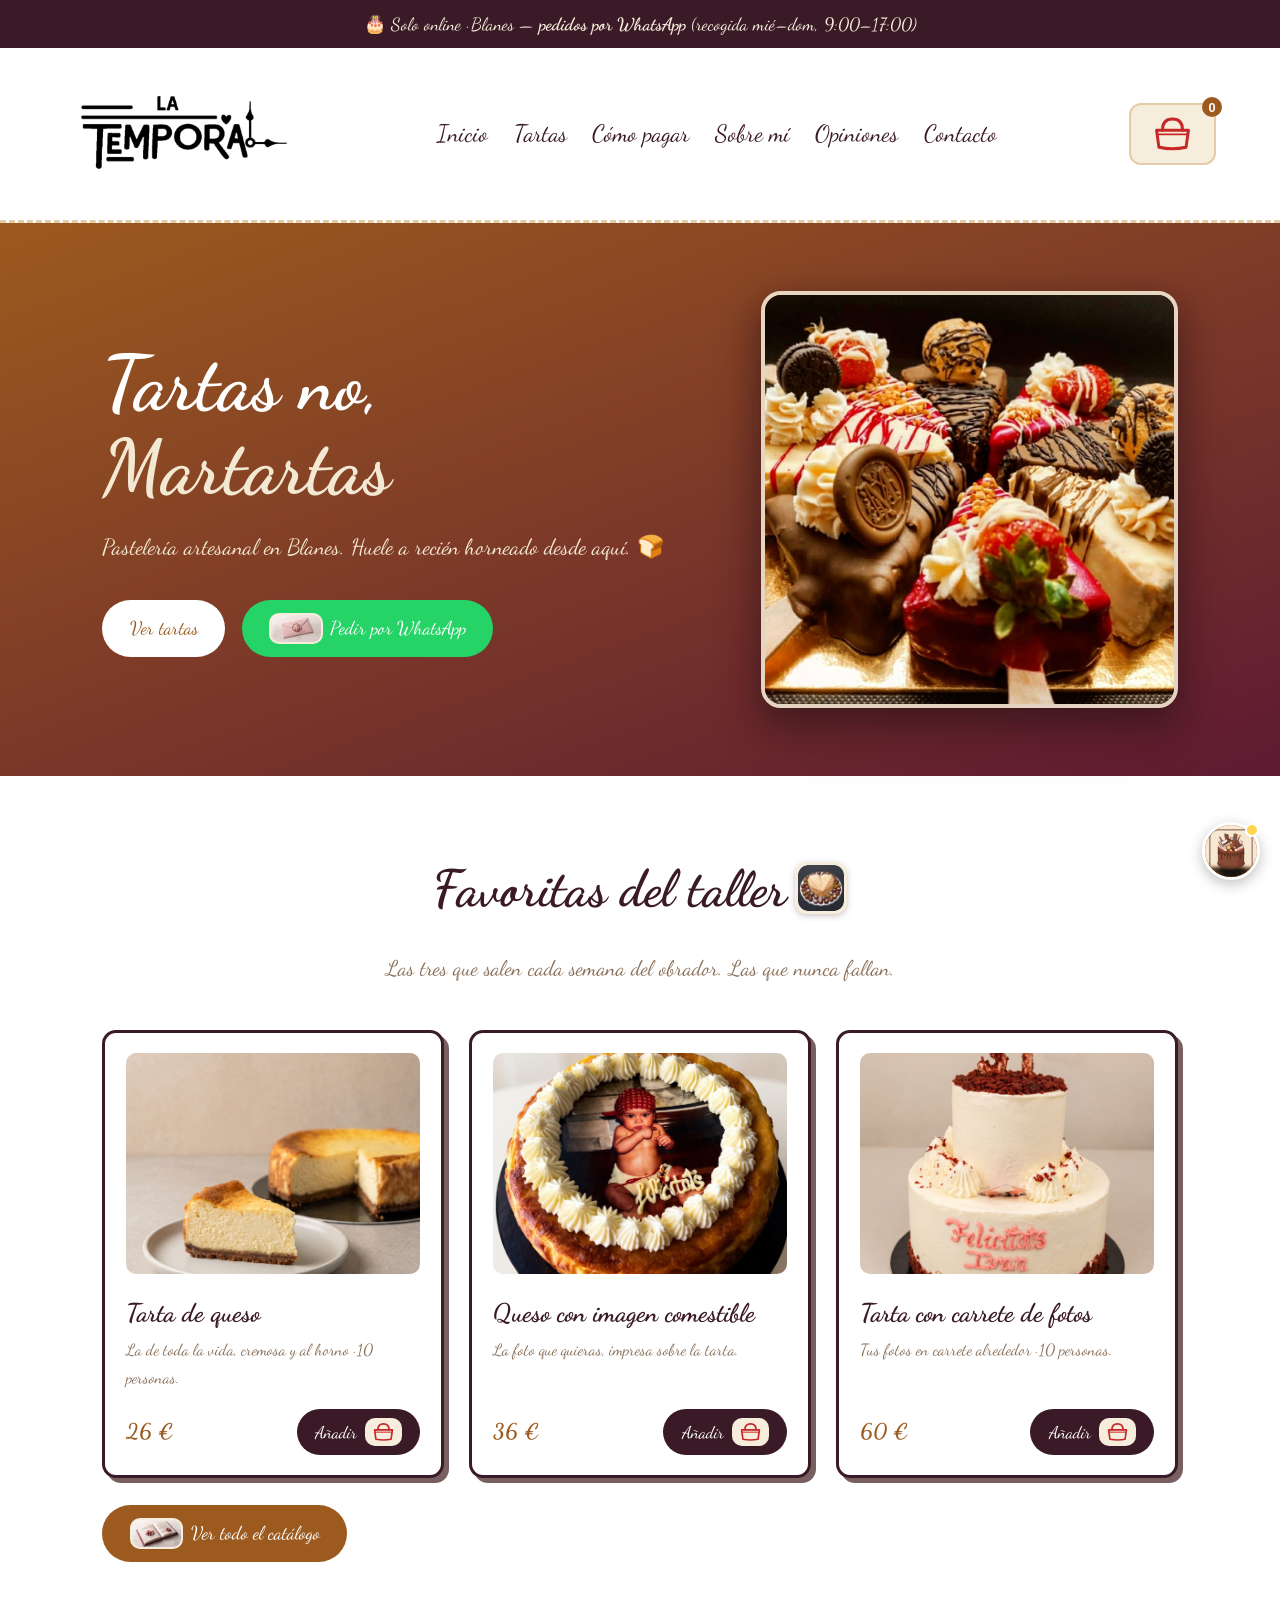
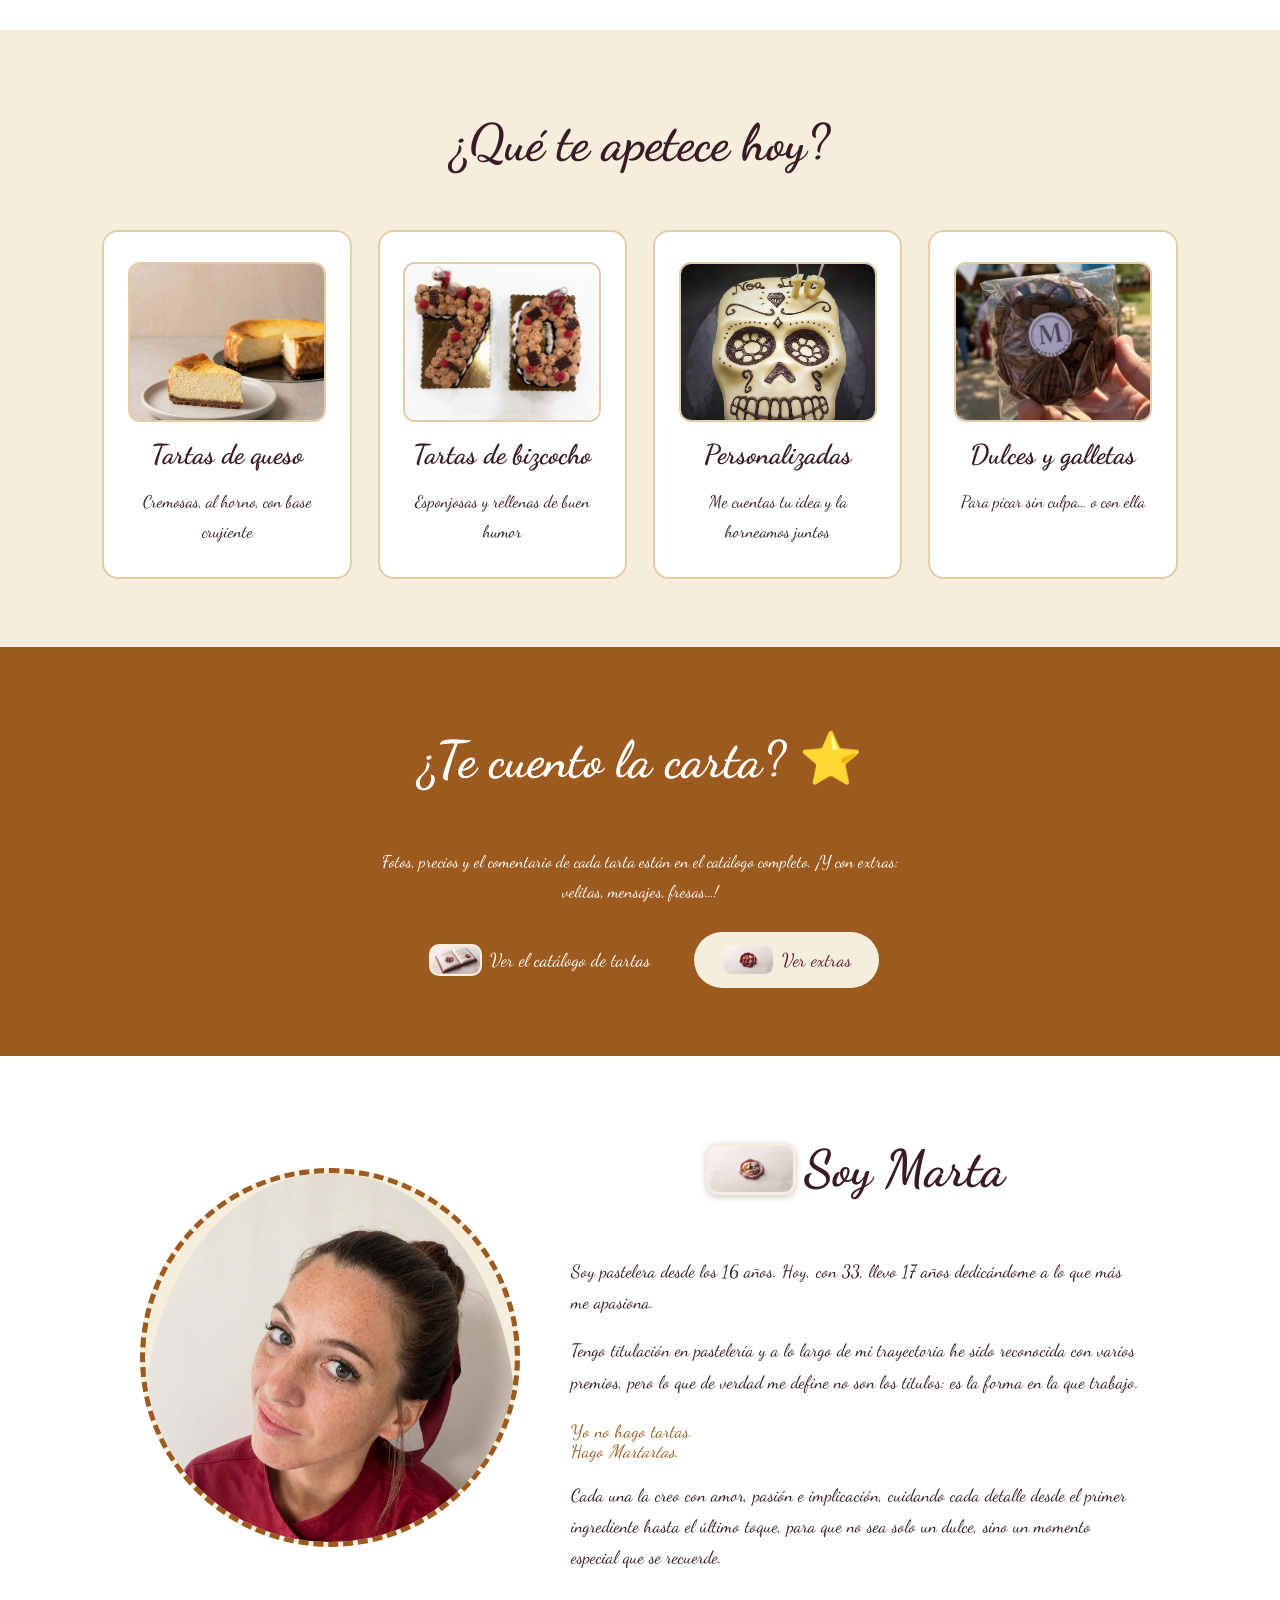
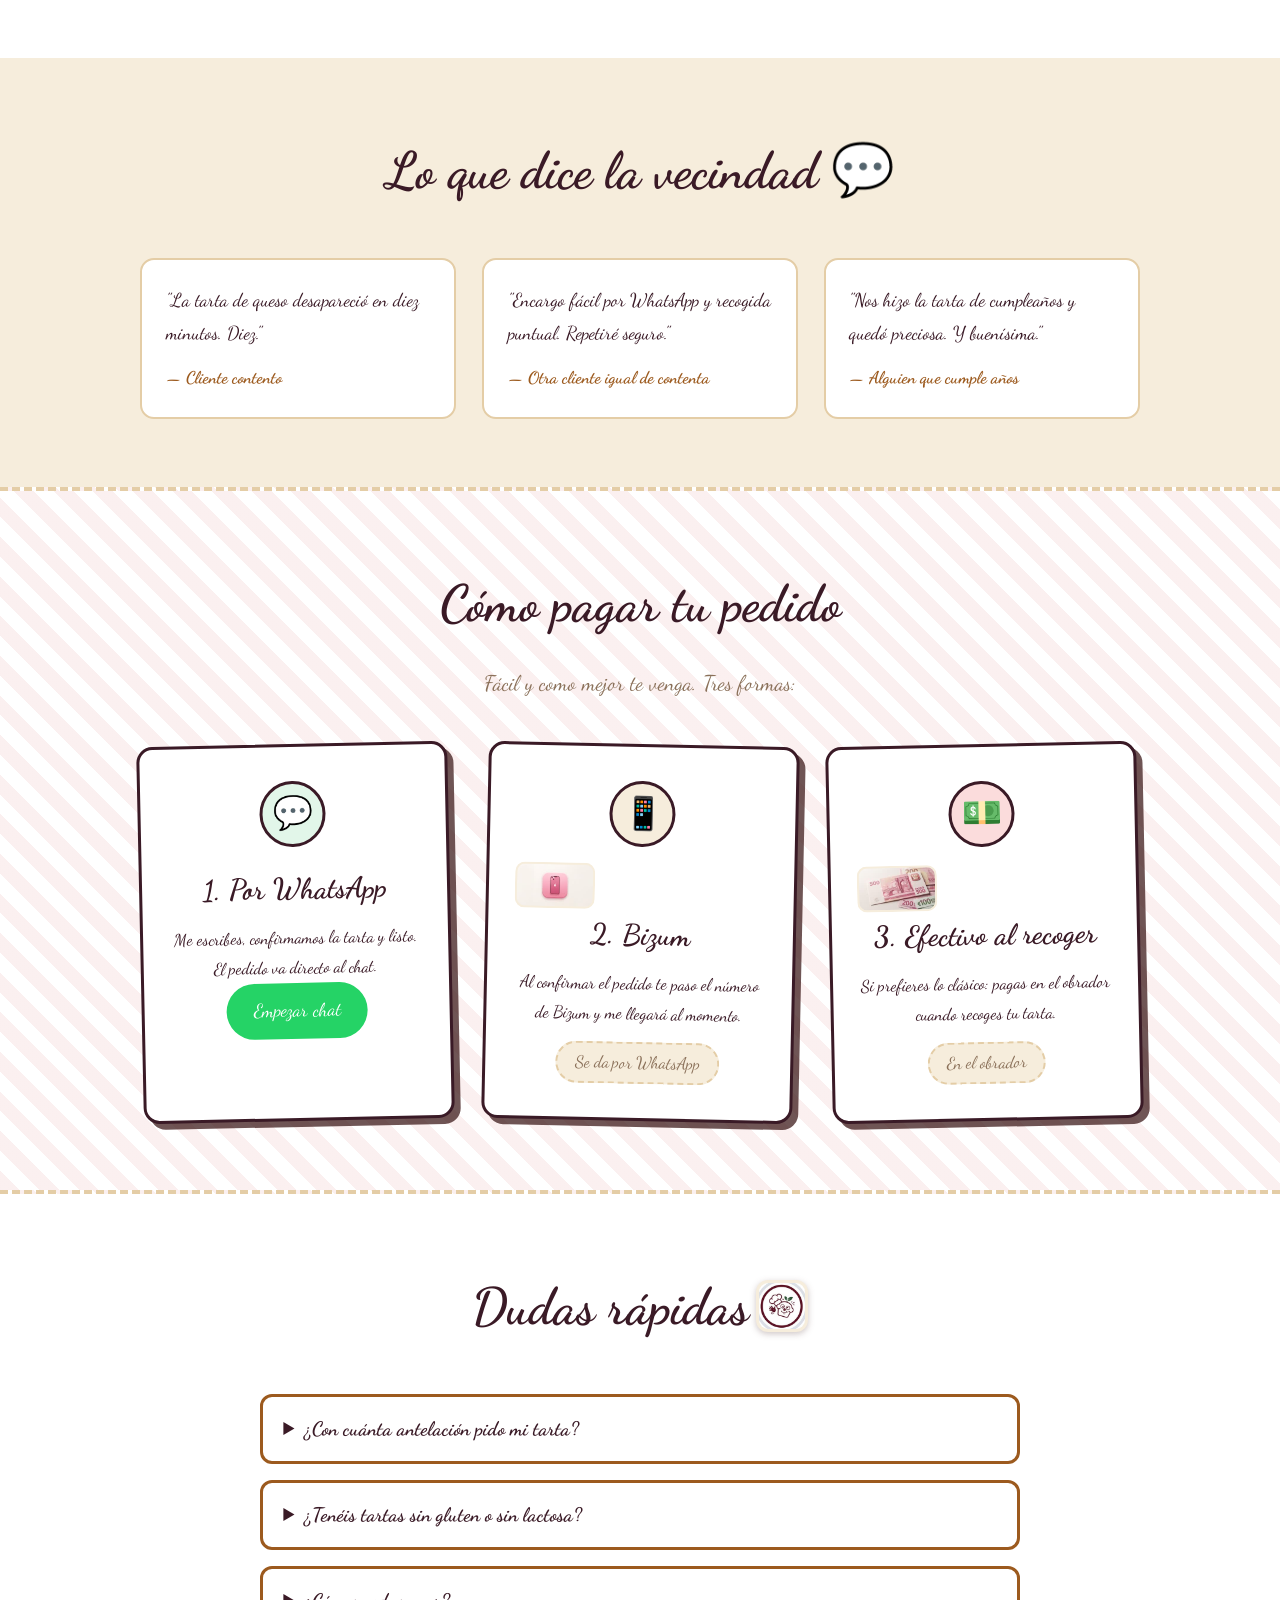
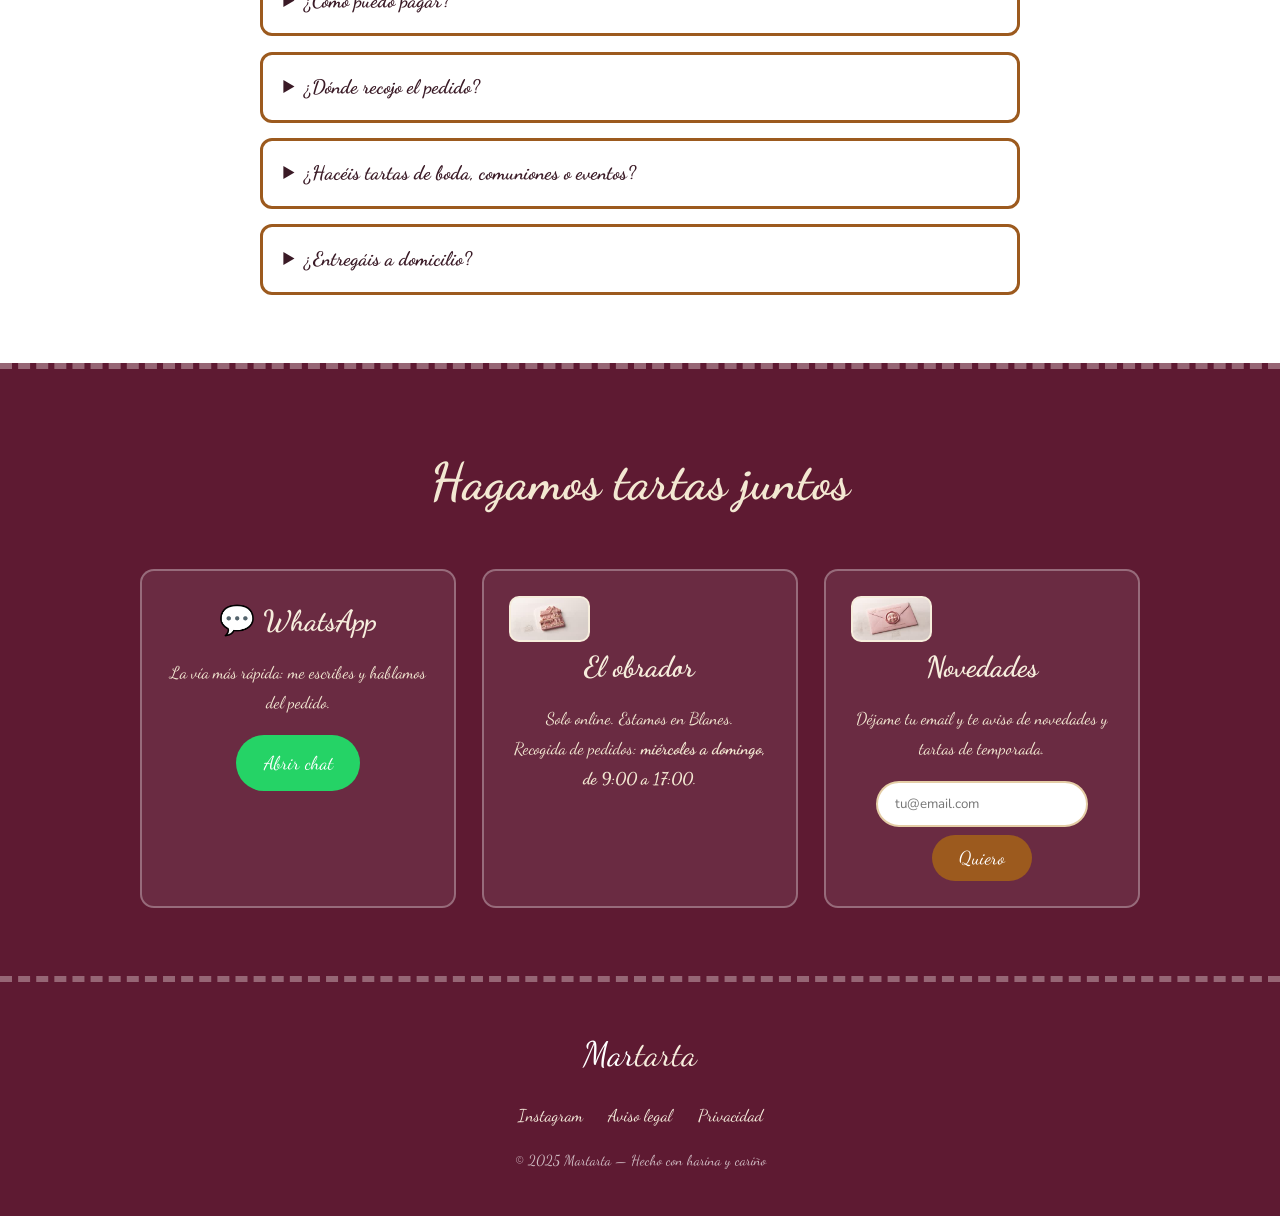
==== index.html @ 2ba06fbf "fix: cabecera movil compacta y no fija, secciones con menos aire (v34)" ====
<!DOCTYPE html>
<html lang="es">
<head>
    <link rel="icon" type="image/svg+xml" href="img/icono-red-velvet.svg">
    <meta charset="UTF-8">
    <meta name="viewport" content="width=device-width, initial-scale=1.0">
    <!-- ================================================================
         MARTARTA — Tartas artesanales
         Esqueleto de la web. Ir rellenando por partes.
         Cada sección está marcada con comentarios para que sepas
         dónde tocar. Los textos marcados con [TODO] son tuyos.
    ================================================================= -->
    <title>Martarta | Tartas artesanales</title>
    <meta name="description" content="Tartas artesanales hechas con cariño. Pedidos por WhatsApp.">

    <!-- Tipografías: caligrafía Marta (Dancing Script) + cuerpo legible (Nunito) -->
    <link rel="preconnect" href="https://fonts.googleapis.com">
    <link href="https://fonts.googleapis.com/css2?family=Dancing+Script:wght@600;700&family=Patrick+Hand&family=Nunito:wght@400;600;700&display=swap" rel="stylesheet">
    <link rel="icon" type="image/png" href="img/favicon.png">

    <link rel="stylesheet" href="css/estilos.css?v=34">
</head>
<body>

    <!-- ================== BARRA DE ANUNCIOS ================== -->
    <div class="barra-anuncios">
        <span>🎂 Solo online · Blanes — <strong>pedidos por WhatsApp</strong> (recogida mié–dom, 9:00–17:00)</span>
    </div>

    <!-- ================== CABECERA / NAVEGACIÓN ================== -->
    <header class="cabecera">
        <a href="#inicio" class="logo"><img class="logo-img" src="img/logo-martarta.png" alt="Martarta"></a>
        <nav class="nav-principal">
            <a href="index.html">Inicio</a>
            <a href="tartas.html">Tartas</a>
            <a href="index.html#pagar">Cómo pagar</a>
            <a href="index.html#sobre-mi">Sobre mí</a>
            <a href="index.html#opiniones">Opiniones</a>
            <a href="index.html#contacto">Contacto</a>
        </nav>

        <!-- Botón carrito (lo controla js/carrito.js?v=3) -->
        <button class="boton-carrito" id="abrir-carrito" aria-label="Abrir carrito">
            <img class="icono-cesta" src="img/icono-cesta.svg" alt="Carrito"> <span class="contador" id="contador-carrito">0</span>
        </button>
    </header>

    <!-- ================== HERO (portada) ================== -->
    <section class="hero" id="inicio">
        <div class="hero-texto">
            <h1>Tartas no,<br><span class="eslogan-martartas">Martartas</span></h1>
            <p class="hero-sub">Pastelería artesanal en Blanes. Huele a recién horneado desde aquí. 🍞</p>
            <div class="hero-botones">
                <a href="tartas.html" class="boton boton-principal">Ver tartas</a>
                <a href="https://wa.me/34614896462" class="boton boton-whatsapp" target="_blank"><img class="icono-btn" src="img/icono-nube-correo.jpg" alt=""> Pedir por WhatsApp</a>
            </div>
        </div>
        <div class="hero-dibujo" aria-hidden="true">
            <img class="tarta-grande hero-logo-grande" src="img/hero-principal.jpg" alt="">
        </div>
    </section>

    <!-- ================== FAVORITAS DEL TALLER ================== -->
    <section class="seccion" id="favoritas">
        <h2 class="titulo-seccion">Favoritas del taller <img class="icono-titulo" src="img/icono-favoritas.jpg" alt=""></h2>
        <p class="pagos-intro">Las tres que salen cada semana del obrador. Las que nunca fallan.</p>
        <div class="grid-productos">
            <article class="tarjeta-producto" data-id="tarta-queso-grande" data-nombre="Tarta de queso" data-precio="26">
                <div class="prod-foto"><img src="img/queso-grande-1.jpg" alt="Tarta de queso"></div>
                <h3>Tarta de queso</h3>
                <p class="prod-desc">La de toda la vida, cremosa y al horno · 10 personas.</p>
                <div class="prod-pie">
                    <span class="prod-precio">26 €</span>
                    <button class="boton boton-comprar">Añadir <img class="icono-btn" src="img/icono-cesta.svg" alt=""></button>
                </div>
            </article>
            <article class="tarjeta-producto" data-id="tarta-queso-imagen" data-nombre="Tarta de queso con imagen comestible y base de galleta" data-precio="36">
                <div class="prod-foto"><img src="img/tarta-queso-imagen.jpg" alt="Tarta de queso con imagen comestible"></div>
                <h3>Queso con imagen comestible</h3>
                <p class="prod-desc">La foto que quieras, impresa sobre la tarta.</p>
                <div class="prod-pie">
                    <span class="prod-precio">36 €</span>
                    <button class="boton boton-comprar">Añadir <img class="icono-btn" src="img/icono-cesta.svg" alt=""></button>
                </div>
            </article>
            <article class="tarjeta-producto" data-id="tarta-carrete" data-nombre="Tarta con carrete de fotos" data-precio="60">
                <div class="prod-foto"><img src="img/tarta-carrete-1.jpg" alt="Tarta con carrete de fotos"></div>
                <h3>Tarta con carrete de fotos</h3>
                <p class="prod-desc">Tus fotos en carrete alrededor · 10 personas.</p>
                <div class="prod-pie">
                    <span class="prod-precio">60 €</span>
                    <button class="boton boton-comprar">Añadir <img class="icono-btn" src="img/icono-cesta.svg" alt=""></button>
                </div>
            </article>
        </div>
        <p style="margin-top:1.6rem"><a href="tartas.html" class="boton boton-principal"><img class="icono-btn" src="img/icono-catalogo.jpg" alt=""> Ver todo el catálogo</a></p>
    </section>

    <!-- ================== CATEGORÍAS DE TARTAS ================== -->
    <section class="seccion seccion-crema" id="tartas">
        <h2 class="titulo-seccion">¿Qué te apetece hoy?</h2>
        <div class="grid-categorias">
            <a href="tartas.html#cat-queso" class="tarjeta-categoria">
                <img class="cat-foto-cat" src="img/cat-queso.jpg" alt="Tartas de queso">
                <h3>Tartas de queso</h3>
                <p>Cremosas, al horno, con base crujiente</p>
            </a>
            <a href="tartas.html#cat-bizcocho" class="tarjeta-categoria">
                <img class="cat-foto-cat" src="img/cat-bizcocho.jpg" alt="Tartas de bizcocho">
                <h3>Tartas de bizcocho</h3>
                <p>Esponjosas y rellenas de buen humor</p>
            </a>
            <a href="tartas.html#cat-personalizadas" class="tarjeta-categoria">
                <img class="cat-foto-cat" src="img/cat-personalizadas.jpg" alt="Tartas personalizadas">
                <h3>Personalizadas</h3>
                <p>Me cuentas tu idea y la horneamos juntos</p>
            </a>
            <a href="tartas.html#cat-dulces" class="tarjeta-categoria">
                <img class="cat-foto-cat" src="img/cat-dulces.jpg" alt="Dulces y galletas">
                <h3>Dulces y galletas</h3>
                <p>Para picar sin culpa… o con ella</p>
            </a>
        </div>
    </section>

    <!-- ================== ANTICIPO DEL CATÁLOGO ==================
         Las tartas viven ahora en tartas.html (catálogo completo con
         fotos, precios, comentarios y extras). Aquí solo el anticipo. -->
    <section class="seccion seccion-oscura" id="destacadas">
        <h2 class="titulo-seccion">¿Te cuento la carta? ⭐</h2>
        <p style="text-align:center;color:var(--blanco);max-width:540px;margin:0 auto 1.5rem">
            Fotos, precios y el comentario de cada tarta están en el catálogo completo.
            ¡Y con extras: velitas, mensajes, fresas…!
        </p>
        <div style="text-align:center;display:flex;gap:1rem;justify-content:center;flex-wrap:wrap">
            <a href="tartas.html" class="boton boton-principal"><img class="icono-btn" src="img/icono-catalogo.jpg" alt=""> Ver el catálogo de tartas</a>
            <a href="tartas.html#extras" class="boton boton-extras"><img class="icono-btn" src="img/icono-extras.jpg" alt=""> Ver extras</a>
        </div>
    </section>

    <!-- ================== SOBRE MÍ ================== -->
    <section class="seccion" id="sobre-mi">
        <div class="sobre-mi-contenido">
            <div class="sobre-mi-foto">
                <img src="img/foto-perfil.jpg" alt="Foto de Marta">
            </div>
            <div class="sobre-mi-texto">
                <h2 class="titulo-seccion"><img class="icono-titulo" src="img/icono-marta.jpg" alt=""> Soy Marta</h2>
                <p>Soy pastelera desde los 16 años. Hoy, con 33, llevo 17 años dedicándome a lo que más me apasiona.</p>
                <p>Tengo titulación en pastelería y a lo largo de mi trayectoria he sido reconocida con varios premios, pero lo que de verdad me define no son los títulos: es la forma en la que trabajo.</p>
                <p class="frase-destacada">Yo no hago tartas.<br>Hago <em>Martartas</em>.</p>
                <p>Cada una la creo con amor, pasión e implicación, cuidando cada detalle desde el primer ingrediente hasta el último toque, para que no sea solo un dulce, sino un momento especial que se recuerde.</p>
            </div>
        </div>
    </section>

    <!-- ================== OPINIONES ================== -->
    <section class="seccion seccion-crema" id="opiniones">
        <h2 class="titulo-seccion">Lo que dice la vecindad 💬</h2>
        <div class="grid-opiniones">
            <!-- [TODO] Opiniones reales de clientes (capturas o texto) -->
            <blockquote class="opinion">
                <p>"La tarta de queso desapareció en diez minutos. Diez."</p>
                <footer>— Cliente contento</footer>
            </blockquote>
            <blockquote class="opinion">
                <p>"Encargo fácil por WhatsApp y recogida puntual. Repetiré seguro."</p>
                <footer>— Otra cliente igual de contenta</footer>
            </blockquote>
            <blockquote class="opinion">
                <p>"Nos hizo la tarta de cumpleaños y quedó preciosa. Y buenísima."</p>
                <footer>— Alguien que cumple años</footer>
            </blockquote>
        </div>
    </section>

    <!-- ================== CÓMO PAGAR ================== -->
    <section class="seccion seccion-pagos" id="pagar">
        <h2 class="titulo-seccion">Cómo pagar tu pedido</h2>
        <p class="pagos-intro">Fácil y como mejor te venga. Tres formas:</p>
        <div class="grid-pagos">
            <div class="caja-pago">
                <span class="pago-icono">💬</span>
                <h3>1. Por WhatsApp</h3>
                <p>Me escribes, confirmamos la tarta y listo. El pedido va directo al chat.</p>
                <a href="https://wa.me/34614896462" class="boton boton-whatsapp" target="_blank">Empezar chat</a>
            </div>
            <div class="caja-pago">
                <span class="pago-icono">📱</span>
                <h3><img class="icono-btn" src="img/icono-bizum.jpg" alt=""> 2. Bizum</h3>
                <p>Al confirmar el pedido te paso el número de Bizum y me llegará al momento.</p>
                <!-- [TODO] Número Bizum cuando lo decidas (o dejarlo en el chat privado) -->
                <span class="pago-nota">Se da por WhatsApp</span>
            </div>
            <div class="caja-pago">
                <span class="pago-icono">💵</span>
                <h3><img class="icono-btn" src="img/icono-efectivo.jpg" alt=""> 3. Efectivo al recoger</h3>
                <p>Si prefieres lo clásico: pagas en el obrador cuando recoges tu tarta.</p>
                <!-- [TODO] Cuando actives Stripe, sustituye esta caja por el pago con tarjeta -->
                <span class="pago-nota">En el obrador</span>
            </div>
        </div>
        <!-- 💳 Preparado para el futuro: cuando tengas cuenta de Stripe,
             se activa el pago con tarjeta (instrucciones en js/carrito.js?v=3) -->
    </section>

    <!-- ================== PREGUNTAS FRECUENTES ================== -->
    <section class="seccion" id="faq">
        <h2 class="titulo-seccion">Dudas rápidas <img class="icono-titulo" src="img/icono-dudas.jpg" alt=""></h2>
        <div class="faq">
            <details class="faq-item">
                <summary>¿Con cuánta antelación pido mi tarta?</summary>
                <p>Para las tartas del catálogo, con 3-5 días va bien. Para personalizadas, mejor una semana: así la preparamos con calma.</p>
            </details>
            <details class="faq-item">
                <summary>¿Tenéis tartas sin gluten o sin lactosa?</summary>
                <p>Depende de la tarta: algunas se adaptan sin problema. Cuéntame qué necesitas por WhatsApp y te digo qué opciones hay.</p>
            </details>
            <details class="faq-item">
                <summary>¿Cómo puedo pagar?</summary>
                <p>De dos formas: <strong>Bizum</strong> al confirmar el pedido, o <strong>efectivo</strong> al recogerlo en Blanes.</p>
            </details>
            <details class="faq-item">
                <summary>¿Dónde recojo el pedido?</summary>
                <p>En Blanes. La recogida es de <strong>miércoles a domingo, de 9:00 a 17:00</strong>. Al confirmar te digo el punto exacto.</p>
            </details>
            <details class="faq-item">
                <summary>¿Hacéis tartas de boda, comuniones o eventos?</summary>
                <p>¡Sí! Cuéntame la ocasión, la fecha y cuántos sois, y preparamos algo a medida. Empieza por <a href="tartas.html">la tarjeta «Tú la imaginas, yo la horneo»</a>.</p>
            </details>
            <details class="faq-item">
                <summary>¿Entregáis a domicilio?</summary>
                <p>Según la zona y el tamaño del pedido se puede mirar. Consúltalo por WhatsApp y lo vemos.</p>
            </details>
        </div>
    </section>

    <!-- ================== CONTACTO + NEWSLETTER ================== -->
    <section class="seccion seccion-pizarra" id="contacto">
        <h2 class="titulo-seccion">Hagamos tartas juntos</h2>
        <div class="grid-contacto">
            <div class="caja-contacto">
                <h3>💬 WhatsApp</h3>
                <p>La vía más rápida: me escribes y hablamos del pedido.</p>
                <a href="https://wa.me/34614896462" class="boton boton-whatsapp" target="_blank">Abrir chat</a>
            </div>
            <div class="caja-contacto">
                <h3><img class="icono-btn" src="img/icono-obrador.jpg" alt=""> El obrador</h3>
                <p>Solo online. Estamos en Blanes.<br>Recogida de pedidos: <strong>miércoles a domingo, de 9:00 a 17:00</strong>.</p>
            </div>
            <div class="caja-contacto">
                <h3><img class="icono-btn" src="img/icono-nube-correo.jpg" alt=""> Novedades</h3>
                <p>Déjame tu email y te aviso de novedades y tartas de temporada.</p>
                <!-- Formulario que envía un correo real (servicio gratuito FormSubmit,
                     sin cuentas ni servidor). El correo de destino se configura en
                     js/carrito.js?v=3 (CORREO_PEDIDOS). El PRIMER envío llega al correo
                     de Marta pidiendo confirmar la activación: se hace UNA vez. -->
                <form class="form-email" method="POST" action="#">
                    <input type="email" name="email" placeholder="tu@email.com" required>
                    <input type="text" name="_subject" value="📧 Nueva suscripción a novedades — Martarta" hidden>
                    <input type="text" name="_captcha" value="false" hidden>
                    <!-- Respuesta automática: la persona que deja su correo recibe esto al instante -->
                    <input type="text" name="_autoresponse" value="¡Hola! 🧁 Gracias por tu correo: lo tomamos todo en cuenta. Te enviaremos nuestras ofertas de la semana y las novedades del obrador. ¡Que aproveche! — Martarta" hidden>
                    <button type="submit" class="boton boton-principal">Quiero</button>
                </form>
            </div>
        </div>
    </section>

    <!-- ================== PIE DE PÁGINA ================== -->
    <footer class="pie">
        <div class="pie-contenido">
            <div class="pie-logo">Mar<span>tarta</span></div>
            <nav class="pie-nav">
                <a href="https://www.instagram.com/martartalatemporal" target="_blank" rel="noopener">Instagram</a>
                <a href="#">Aviso legal</a>
                <a href="#">Privacidad</a>
            </nav>
            <p class="pie-copy">© 2025 Martarta — Hecho con harina y cariño</p>
        </div>
    </footer>

    <!-- ================== CARRITO (panel lateral) ================== -->
    <div class="carrito-fondo" id="carrito-fondo" hidden></div>
    <aside class="carrito-panel" id="carrito-panel" aria-label="Carrito de compra">
        <header class="carrito-cabecera">
            <h3>Tu carrito <img class="icono-titulo" src="img/icono-cesta.svg" alt=""></h3>
            <button class="carrito-cerrar" id="cerrar-carrito" aria-label="Cerrar">✕</button>
        </header>
        <ul class="carrito-lista" id="carrito-lista">
            <!-- El script rellena esta lista -->
        </ul>
        <div class="carrito-pie">
            <p class="carrito-total">Total: <strong id="carrito-total">0 €</strong></p>
            <p class="carrito-ayuda">Al confirmar se abrirá WhatsApp (o tu correo) con tu pedido ya escrito ✍️</p>
            <button class="boton boton-whatsapp boton-ancho" id="confirmar-pedido">Tramitar pedido &rarr;</button>
        </div>
    </aside>

    <script src="js/carrito.js?v=3"></script>
    <script src="js/chatbot.js"></script>
</body>
</html>
---- css/estilos.css ----
/* ==================================================================
   MARTARTA — Hoja de estilos
   Estilo: rojo y blanco, tipografía pizarra.
   Paleta de colores (variables): si quieres cambiar el tono,
   solo toca estas líneas de abajo.
================================================================== */

:root {
    --rojo:        #9C5A1E;   /* marrón La Temporá: botones y acentos */
    --rojo-oscuro: #5E1A32;   /* burdeos principal: fondos fuertes y pie */
    --rojo-suave:  #f6eddc;   /* crema tenue: tarjetas y tintes */
    --blanco:      #ffffff;   /* fondo general */
    --texto:       #3a1a26;   /* texto y bordes fuertes (burdeos casi negro) */
    --tiza:        #f3e8d2;   /* crema clara sobre fondos burdeos */
    --borde-suave: #e4cda6;   /* bordes suaves caramelo */
    /* Paleta del logo (por si se necesitan) */
    --caramelo: #C68A4B;  --crema: #E8D9B0;  --dorado: #D9A85C;
    --oliva:    #6A8A5A;  --madera: #8B5A2B;
}

/* ---------- Base ---------- */
* { margin: 0; padding: 0; box-sizing: border-box; }

html { scroll-behavior: smooth; font-size: 17px; }  /* base general más grande */

body {
    font-family: 'Dancing Script', 'Patrick Hand', cursive;
    line-height: 1.75;
    background: var(--blanco);
    color: var(--texto);
}

/* Logo de Marta (imagen real) */
.logo-img { height: 150px; width: auto; border-radius: 14px; display: block; }

/* Tipografía: títulos escritos a mano */
h1, h2, h3, .logo, .vineta-texto {
    font-family: 'Dancing Script', 'Comic Sans MS', cursive;
    font-weight: 700;
}

img { max-width: 100%; display: block; }

/* ---------- Barra de anuncios ---------- */
.barra-anuncios {
    background: var(--texto);
    color: var(--rojo-suave);
    text-align: center;
    padding: .5rem 1rem;
    font-size: 1.05rem;
}

/* ---------- Cabecera ---------- */
.cabecera {
    display: flex;
    align-items: center;
    justify-content: space-between;
    gap: 1rem;
    padding: 1rem 5vw;
    background: var(--blanco);
    border-bottom: 3px dashed var(--borde-suave);
    position: sticky;
    top: 0;
    z-index: 50;
}

.logo {
    font-size: 2rem;
    color: var(--texto);
    text-decoration: none;
}
.logo span { color: var(--rojo); }

.nav-principal { display: flex; gap: 1.5rem; flex-wrap: wrap; }
.nav-principal a {
    text-decoration: none;
    color: var(--texto);
    font-family: 'Dancing Script', 'Patrick Hand', cursive;
    font-size: 1.4rem;
    transition: color .2s;
}
.nav-principal a:hover { color: var(--rojo); }

.boton-carrito {
    position: relative;
    background: var(--rojo-suave);
    border: 2px solid var(--borde-suave);
    border-radius: 12px;
    font-size: 1.3rem;
    padding: .4rem .7rem;
    cursor: pointer;
}
.contador {
    position: absolute;
    top: -8px; right: -8px;
    background: var(--rojo);
    color: #fff;
    border-radius: 50%;
    font-size: .75rem;
    font-weight: 700;
    min-width: 20px;
    height: 20px;
    display: grid;
    place-items: center;
}

/* ---------- Hero ---------- */
.hero {
    display: grid;
    grid-template-columns: 1.2fr .8fr;
    align-items: center;
    gap: 2rem;
    padding: 4rem 8vw;
    background: linear-gradient(160deg, var(--rojo) 0%, var(--rojo-oscuro) 100%);
}
.hero h1 {
    font-size: clamp(2.5rem, 6vw, 4.5rem);
    color: var(--blanco);
    line-height: 1.1;
}
.hero h1 .eslogan-martartas { color: #f3e8d2; }
.hero-sub {
    font-family: 'Dancing Script', 'Patrick Hand', cursive;
    font-size: 1.3rem;
    margin: 1rem 0 2rem;
    color: #f3e8d2;
}
.hero-botones { display: flex; gap: 1rem; flex-wrap: wrap; }

/* Sobre fondo rojo, el botón principal va en blanco */
.hero .boton-principal { background: var(--blanco); color: var(--rojo); }

.tarta-placeholder {
    font-size: clamp(6rem, 14vw, 11rem);
    text-align: center;
    filter: drop-shadow(0 10px 12px rgba(63, 29, 29, .35));
}

/* ---------- Botones ---------- */
.boton {
    display: inline-block;
    padding: .7rem 1.6rem;
    border-radius: 999px;
    border: none;
    font-family: 'Dancing Script', 'Patrick Hand', cursive;
    font-size: 1.1rem;
    text-decoration: none;
    cursor: pointer;
    transition: transform .15s, box-shadow .15s;
}
.boton:hover { transform: translateY(-2px); box-shadow: 0 6px 14px rgba(63,29,29,.25); }

.boton-principal { background: var(--rojo); color: #fff; }
.boton-whatsapp { background: #25d366; color: #fff; }
.boton-email    { background: var(--blanco); color: var(--rojo); border: 2px solid var(--rojo); }
.boton-comprar  { background: var(--texto); color: var(--blanco); font-size: 1rem; padding: .5rem 1.1rem; }
.boton-ancho    { width: 100%; }

/* ---------- Secciones genéricas ---------- */
.seccion { padding: 4rem 8vw; }
.titulo-seccion {
    font-size: clamp(2rem, 4vw, 3rem);
    text-align: center;
    margin-bottom: 2.5rem;
    color: var(--texto);
    display: flex;
    align-items: center;
    justify-content: center;
    gap: 0.45rem;
    flex-wrap: wrap;
}

/* ---------- Cómics / viñetas ---------- */
.comic { background: var(--rojo-suave); }

.vinetas {
    display: grid;
    grid-template-columns: repeat(auto-fit, minmax(230px, 1fr));
    gap: 1.5rem;
    max-width: 1000px;
    margin: 0 auto;
}

.vineta { text-align: center; }

/* Marco de viñeta estilo comic: borde grueso + sombra dura */
.vineta-marco {
    background: #fff;
    border: 4px solid var(--texto);
    border-radius: 6px;
    box-shadow: 6px 6px 0 var(--texto);
    overflow: hidden;
    aspect-ratio: 1 / 1;
    display: grid;
    place-items: center;
}
.vineta-foto img { width: 100%; height: 100%; object-fit: cover; }

/* Texto de la viñeta como bocadillo */
.vineta-texto {
    font-family: 'Dancing Script', cursive;
    font-size: 1.35rem;
    margin-top: .8rem;
    background: #fff;
    border: 3px solid var(--texto);
    border-radius: 20px;
    padding: .3rem 1rem;
    display: inline-block;
}

/* ---------- Categorías ---------- */
.grid-categorias {
    display: grid;
    grid-template-columns: repeat(auto-fit, minmax(220px, 1fr));
    gap: 1.5rem;
    max-width: 1100px;
    margin: 0 auto;
}
.tarjeta-categoria {
    background: #fff;
    border: 2px solid var(--borde-suave);
    border-radius: 16px;
    padding: 1.8rem 1.4rem;
    text-decoration: none;
    color: var(--texto);
    text-align: center;
    transition: transform .15s, box-shadow .15s;
}
.tarjeta-categoria:hover {
    transform: translateY(-4px);
    box-shadow: 0 10px 20px rgba(198, 40, 40, .15);
}
.cat-icono { font-size: 2.5rem; }
.cat-foto-cat {
    width: 100%;
    height: 160px;
    object-fit: cover;
    border-radius: 12px;
    border: 2px solid var(--borde-suave);
    display: block;
}
.tarjeta-categoria h3 { font-size: 1.6rem; margin: .5rem 0; }

/* ---------- Productos ---------- */
.seccion-oscura {
    background: var(--rojo);
}
.seccion-oscura .titulo-seccion { color: var(--blanco); }

.grid-productos {
    display: grid;
    grid-template-columns: repeat(auto-fit, minmax(240px, 1fr));
    gap: 1.5rem;
    max-width: 1100px;
    margin: 0 auto;
}

.tarjeta-producto {
    background: #fff;
    border: 3px solid var(--texto);
    border-radius: 14px;
    padding: 1.2rem;
    display: flex;
    flex-direction: column;
    box-shadow: 5px 5px 0 rgba(63, 29, 29, .7);
}
.prod-foto { aspect-ratio: 4 / 3; border-radius: 10px; overflow: hidden; margin-bottom: 1rem; }
.prod-placeholder {
    display: grid;
    place-items: center;
    font-size: 3.5rem;
    background: var(--rojo-suave);
}
.prod-foto img { width: 100%; height: 100%; object-fit: cover; }
.tarjeta-producto h3 { font-size: 1.5rem; }
.prod-desc { font-size: .95rem; color: #8a7059; flex-grow: 1; }

.prod-pie {
    display: flex;
    justify-content: space-between;
    align-items: center;
    margin-top: 1rem;
}
.prod-precio { font-weight: 800; font-size: 1.25rem; color: var(--rojo); }

/* ---------- Sobre mí ---------- */
.sobre-mi-contenido {
    display: grid;
    grid-template-columns: .8fr 1.2fr;
    gap: 3rem;
    align-items: center;
    max-width: 1000px;
    margin: 0 auto;
}
.sobre-mi-foto {
    aspect-ratio: 1 / 1;
    border-radius: 50%;
    border: 5px dashed var(--rojo);
    display: grid;
    place-items: center;
    font-size: 6rem;
    background: var(--rojo-suave);
    overflow: hidden;
}
.sobre-mi-foto img {
    width: 100%;
    height: 100%;
    object-fit: cover;
    border-radius: 50%;
}
.sobre-mi-texto p { margin-bottom: 1rem; font-size: 1.05rem; }

/* La frase estrella de la biografía */
.frase-destacada {
    font-family: 'Dancing Script', cursive;
    font-size: clamp(1.9rem, 3.5vw, 2.6rem);
    color: var(--rojo);
    line-height: 1.15;
    margin: 1.4rem 0;
}
.frase-destacada em { font-style: italic; }

/* ---------- Opiniones ---------- */
.seccion-crema { background: var(--rojo-suave); }

.grid-opiniones {
    display: grid;
    grid-template-columns: repeat(auto-fit, minmax(260px, 1fr));
    gap: 1.5rem;
    max-width: 1000px;
    margin: 0 auto;
}
.opinion {
    background: #fff;
    border: 2px solid var(--borde-suave);
    border-radius: 14px;
    padding: 1.4rem;
    position: relative;
}
.opinion p { font-family: 'Dancing Script', 'Patrick Hand', cursive; font-size: 1.1rem; }
.opinion footer { margin-top: .8rem; color: var(--rojo); font-weight: 700; }

/* ---------- Contacto (sección roja profunda) ---------- */
.seccion-pizarra {
    background: var(--rojo-oscuro);
    /* borde superior irregular tipo tiza */
    border-top: 6px dashed rgba(255, 243, 240, .35);
    border-bottom: 6px dashed rgba(255, 243, 240, .35);
}
.seccion-pizarra .titulo-seccion { color: var(--tiza); }

.grid-contacto {
    display: grid;
    grid-template-columns: repeat(auto-fit, minmax(250px, 1fr));
    gap: 1.5rem;
    max-width: 1000px;
    margin: 0 auto;
}
.caja-contacto {
    background: rgba(255, 255, 255, .08);
    border: 2px solid rgba(255, 255, 255, .3);
    border-radius: 14px;
    padding: 1.5rem;
    color: var(--tiza);
    text-align: center;
}
.caja-contacto h3 {
    font-size: 1.7rem;
    margin-bottom: .7rem;
    color: var(--rojo-suave);
}
.caja-contacto p { margin-bottom: 1rem; }

.form-email { display: flex; gap: .5rem; justify-content: center; flex-wrap: wrap; }
.form-email input {
    padding: .7rem 1rem;
    border-radius: 999px;
    border: 2px solid var(--borde-suave);
    background: #fff;
    color: var(--texto);
    font-family: 'Nunito', sans-serif;
    min-width: 180px;
}

.form-email .form-ok {
    font-family: 'Dancing Script', 'Patrick Hand', cursive;
    font-size: 1.15rem;
    color: #2e7d32;
    margin: .5rem 0;
    width: 100%;
    text-align: center;
}

/* ---------- Página de tartas (catálogo) ---------- */
.hero-mini {
    background: linear-gradient(160deg, var(--rojo) 0%, var(--rojo-oscuro) 100%);
    color: var(--blanco);
    text-align: center;
    padding: 3.2rem 8vw 2.2rem;
}
.hero-mini h1 { font-size: clamp(2.2rem, 5vw, 3.6rem); margin: 0; color: var(--blanco); }
.hero-mini p { font-family: 'Dancing Script', 'Patrick Hand', cursive; font-size: 1.2rem; color: #f3e8d2; margin: .4rem 0 0; }
.fichas-cat { display: flex; gap: .6rem; flex-wrap: wrap; justify-content: center; margin-top: 1.6rem; }
.ficha-cat {
    background: rgba(255,255,255,.15);
    border: 2px solid rgba(255,255,255,.45);
    color: var(--blanco);
    border-radius: 999px;
    padding: .35rem 1rem;
    font-family: 'Dancing Script', 'Patrick Hand', cursive;
    font-size: 1.05rem;
    text-decoration: none;
}
.ficha-cat:hover { background: var(--blanco); color: var(--rojo); }
.subtitulo-cat {
    font-family: 'Dancing Script', cursive;
    font-size: 2.1rem;
    color: var(--rojo-oscuro);
    text-align: center;
    margin: 2.4rem 0 1rem;
    scroll-margin-top: 110px;
}
#cat-queso, #cat-bizcocho, #cat-personalizadas, #cat-dulces { scroll-margin-top: 110px; }
.cat-badge {
    display: inline-block;
    background: var(--rojo-suave);
    color: var(--rojo-oscuro);
    border-radius: 999px;
    padding: .1rem .7rem;
    font-size: .78rem;
    font-weight: 700;
    align-self: flex-start;
    margin-bottom: .4rem;
}
.boton-extras { background: var(--rojo-suave); color: var(--rojo-oscuro); }

/* ---------- Ventana de extras ---------- */
.extras-fondo {
    position: fixed;
    inset: 0;
    background: rgba(63, 29, 29, .55);
    z-index: 80;
    display: none;
    align-items: center;
    justify-content: center;
    padding: 1rem;
}
.extras-fondo.abierto { display: flex; }
.extras-caja {
    background: #fff;
    border-radius: 18px;
    max-width: 540px;
    width: 100%;
    max-height: 86vh;
    overflow-y: auto;
    padding: 1.5rem;
    position: relative;
    border: 3px solid var(--rojo-suave);
}
.extras-caja h3 { font-family: 'Dancing Script', cursive; font-size: 2rem; color: var(--rojo); margin: 0 0 .3rem; }
.extras-intro { margin: 0 0 .9rem; color: #8a7059; font-size: .95rem; }
.extras-cerrar {
    position: absolute; top: .7rem; right: .9rem;
    background: none; border: none; font-size: 1.4rem; cursor: pointer; color: #b0bec5;
}
.extras-cerrar:hover { color: var(--rojo); }
.extra-item {
    border: 2px dashed var(--borde);
    border-radius: 12px;
    padding: .8rem .9rem;
    margin-bottom: .6rem;
    display: flex;
    justify-content: space-between;
    align-items: center;
    gap: .8rem;
}
.extra-item small { color: #8a7059; }

/* ---------- Pie ---------- */
.pie {
    background: var(--rojo-oscuro);
    color: var(--blanco);
    padding: 2.5rem 8vw;
    text-align: center;
}
.pie-logo { font-size: 2rem; font-family: 'Dancing Script', cursive; }
.pie-logo span { color: var(--rojo-suave); }
.pie-nav { display: flex; gap: 1.5rem; justify-content: center; flex-wrap: wrap; margin: 1rem 0; }
.pie-nav a { color: var(--rojo-suave); text-decoration: none; font-family: 'Dancing Script', 'Patrick Hand', cursive; }
.pie-copy { font-size: .85rem; opacity: .7; }

/* ---------- Preguntas frecuentes ---------- */
.faq { max-width: 760px; margin: 0 auto; display: grid; gap: .9rem; }
.faq-item { background: var(--blanco); border: 3px solid var(--rojo); border-radius: 12px; padding: .9rem 1.2rem; }
.faq-item summary { cursor: pointer; font-weight: 700; font-size: 1.15rem; list-style-position: inside; }
.faq-item summary:hover { color: var(--rojo); }
.faq-item p { margin: .7rem 0 0; line-height: 1.55; }

/* ---------- Carrito lateral ---------- */
.carrito-fondo {
    position: fixed;
    inset: 0;
    background: rgba(63, 29, 29, .5);
    z-index: 90;
}

.carrito-panel {
    position: fixed;
    top: 0; right: 0;
    height: 100vh;
    width: min(380px, 92vw);
    background: var(--blanco);
    border-left: 4px solid var(--rojo);
    display: flex;
    flex-direction: column;
    z-index: 100;
}

.carrito-cabecera {
    display: flex;
    justify-content: space-between;
    align-items: center;
    padding: 1rem 1.3rem;
    border-bottom: 2px dashed var(--borde-suave);
}
.carrito-cabecera h3 { font-size: 1.7rem; }
.carrito-cerrar {
    background: none;
    border: none;
    font-size: 1.3rem;
    cursor: pointer;
    color: var(--texto);
}

.carrito-lista {
    list-style: none;
    padding: 1rem 1.3rem;
    overflow-y: auto;
    flex-grow: 1;
}
.carrito-lista li {
    display: flex;
    justify-content: space-between;
    align-items: center;
    gap: .6rem;
    padding: .7rem 0;
    border-bottom: 1px dashed var(--borde-suave);
}
.item-info { flex-grow: 1; }
.item-nombre { font-weight: 700; }
.item-controles { display: flex; align-items: center; gap: .5rem; }
.item-controles button {
    background: var(--rojo-suave);
    border: 1px solid var(--borde-suave);
    border-radius: 8px;
    cursor: pointer;
    padding: .15rem .55rem;
    font-size: 1rem;
}
.carrito-vacio { text-align: center; color: #C68A4B; padding: 2rem 0; }

.carrito-pie {
    padding: 1rem 1.3rem;
    border-top: 2px dashed var(--borde-suave);
}
.carrito-total { font-size: 1.25rem; margin-bottom: .4rem; }
.carrito-ayuda { font-size: .8rem; color: #C68A4B; margin-bottom: .8rem; }

/* ---------- Cómo pagar (sección con textura y tarjetas cómic) ---------- */

.seccion-pagos {
    /* Textura de "papel de obrador": rayas diagonales suaves */
    background:
        repeating-linear-gradient(45deg, rgba(198, 40, 40, .07) 0 14px, transparent 14px 28px),
        var(--blanco);
    border-top: 4px dashed var(--borde-suave);
    border-bottom: 4px dashed var(--borde-suave);
}

.pagos-intro {
    text-align: center;
    font-family: 'Dancing Script', 'Patrick Hand', cursive;
    font-size: 1.25rem;
    color: #8a7059;
    margin: -1.5rem 0 2.5rem;
}

.grid-pagos {
    display: grid;
    grid-template-columns: repeat(auto-fit, minmax(250px, 1fr));
    gap: 2rem;
    max-width: 1000px;
    margin: 0 auto;
}

.caja-pago {
    background: #fff;
    border: 3px solid var(--texto);
    border-radius: 16px;
    padding: 2rem 1.5rem;
    text-align: center;
    position: relative;
    box-shadow: 6px 6px 0 rgba(63, 29, 29, .75);
    transition: transform .18s ease, box-shadow .18s ease;
}

/* Inclinación alternada: efecto de tarjetas "pegadas a mano" */
.caja-pago:nth-child(2n)   { transform: rotate(1.2deg); }
.caja-pago:nth-child(2n+1) { transform: rotate(-1.2deg); }
.caja-pago:hover {
    transform: rotate(0deg) translateY(-5px);
    box-shadow: 8px 10px 0 rgba(63, 29, 29, .75);
}

.pago-icono {
    width: 66px;
    height: 66px;
    display: grid;
    place-items: center;
    font-size: 1.9rem;
    border: 3px solid var(--texto);
    border-radius: 50%;
    margin: 0 auto 1rem;
    background: var(--rojo-suave);
}
/* Acento de color distinto por método */
.caja-pago:nth-child(1) .pago-icono { background: #e2f6e9; }
.caja-pago:nth-child(2) .pago-icono { background: #f6eddc; }
.caja-pago:nth-child(3) .pago-icono { background: #fbdcdc; }

.caja-pago h3 { font-size: 1.7rem; margin-bottom: .5rem; }

.pago-nota {
    display: inline-block;
    margin-top: .8rem;
    font-family: 'Dancing Script', 'Patrick Hand', cursive;
    background: var(--rojo-suave);
    border: 2px dashed var(--borde-suave);
    border-radius: 999px;
    padding: .25rem 1rem;
    color: #8a7059;
}

/* ---------- Botón pago directo en tarjetas de producto ---------- */
.prod-botones { display: flex; gap: .5rem; align-items: center; }
.boton-pago {
    background: #635bff;               /* morado Stripe */
    color: #fff;
    padding: .5rem .8rem;
    font-size: 1rem;
}

/* ---------- Responsive (móvil) ---------- */
@media (max-width: 760px) {
    .hero { grid-template-columns: 1fr; text-align: center; padding: 3rem 6vw; }
    .hero-botones { justify-content: center; }
    .sobre-mi-contenido { grid-template-columns: 1fr; }
    .cabecera { flex-wrap: wrap; justify-content: center; }
    .logo-img { height: 84px; }
}

/* ================== CATÁLOGO COMPACTO (10 tarjetas) ================== */
.grid-catalogo { display: grid; grid-template-columns: repeat(auto-fill, minmax(215px, 1fr)); gap: 1.1rem; }
.tarjeta-cat { display: flex; flex-direction: column; padding: 0; overflow: hidden; }
.cat-foto { position: relative; aspect-ratio: 4 / 3; overflow: hidden; margin: 0; }
.cat-foto img { width: 100%; height: 100%; object-fit: cover; display: block; }
.cat-icono { display: grid; place-items: center; font-size: 3rem; background: linear-gradient(135deg, #fbf6ea, #f3e8d2); }
.dieta { position: absolute; top: .55rem; left: .55rem; z-index: 2; font-size: .72rem; font-weight: 700; letter-spacing: .4px; padding: .28rem .6rem; border-radius: 999px; color: #fff; box-shadow: 0 2px 6px rgba(0,0,0,.25); }
.dieta-lactosa { background: #0a8f4e; }
.dieta-gluten { background: #b96a00; }
.tarjeta-cat h3 { font-size: 1.1rem; margin: .7rem .85rem 0; }
.cat-desc { font-size: .88rem; margin: .3rem .85rem .55rem; }
.cat-pie { margin-top: auto; display: flex; justify-content: space-between; align-items: center; gap: .5rem; padding: .55rem .85rem .8rem; border-top: 2px dashed rgba(200, 30, 40, .25); }
.tarjeta-cat .prod-precio { font-size: 1.05rem; }

/* Botón tipo sticker (ligeramente girado, se endereza al pasar el ratón) */
.sticker { transform: rotate(-2deg); border-radius: 999px; font-weight: 700; box-shadow: 0 3px 0 rgba(0,0,0,.14); transition: transform .12s ease; }
.sticker:hover { transform: rotate(0deg) scale(1.07); }

/* Banner personalizada (ocupa todo el ancho del grid) */
.banner-personalizada { grid-column: 1 / -1; display: flex; align-items: center; justify-content: space-between; flex-wrap: wrap; gap: .9rem; padding: 1.1rem 1.4rem; border: 3px dashed var(--rojo); border-radius: 14px; background: #fbf6ea; }
.banner-personalizada h3 { margin: 0 0 .2rem; }
.banner-personalizada p { margin: 0; }

/* Filtros tipo chip */
.filtros-cat { margin-top: 1rem; }
button.ficha-cat { cursor: pointer; font: inherit; }
.ficha-cat.activa { background: var(--rojo); color: #fff; border-color: var(--rojo); }

/* Ilustraciones SVG del catálogo (se ajustan dentro del marco degradado) */
.cat-icono img { object-fit: contain; width: 86%; height: 86%; }

/* ================== ILUSTRACIONES GLOBALES ================== */
/* Banda surtido: fila de ilustraciones repartida por la web */
.banda-surtido { display: flex; flex-wrap: wrap; justify-content: center; align-items: flex-end; gap: 1.1rem; padding: .8rem 0 .2rem; }
.banda-surtido img { width: 82px; filter: drop-shadow(0 6px 8px rgba(63,29,29,.22)); transition: transform .15s ease; }
.banda-surtido img:nth-child(odd)  { transform: rotate(-5deg); }
.banda-surtido img:nth-child(even) { transform: rotate(4deg); }
.banda-surtido img:hover { transform: rotate(0deg) scale(1.14); }

/* Franja del surtido antes del pie de la portada */
.franja-surtido { background: var(--rojo-suave); border-top: 3px solid var(--rojo); border-bottom: 3px solid var(--rojo); margin-top: 2.5rem; }

/* Tarta grande del hero (sustituye al emoji) */
.hero-dibujo .tarta-grande { width: clamp(220px, 26vw, 320px); filter: drop-shadow(0 12px 14px rgba(63,29,29,.35)); }
.hero-logo-grande {
    width: clamp(320px, 40vw, 560px) !important;
    border-radius: 20px;
    border: 4px solid rgba(243,232,210,.9);
    box-shadow: 0 16px 40px rgba(30,10,18,.45);
}

/* Icono inline en títulos (sustituye al emoji del encabezado) */
.icono-titulo { height: .8em; width: auto; vertical-align: -0.06em; filter: drop-shadow(0 2px 3px rgba(63,29,29,.25)); }

/* Logo con cheesecake encima + cesta dibujada */
.logo { display: inline-flex; flex-direction: column; align-items: center; line-height: 1.05; }
.logo .logo-tarta { height: 22px; width: auto; margin-bottom: 3px; }
.boton-carrito img.icono-cesta { height: 1.5em; width: auto; vertical-align: -0.3em; }
.icono-btn { height: 1.05em; width: auto; vertical-align: -0.16em; }

/* Ajuste de visibilidad: iconos bien visibles + cabecera compacta */
.cabecera { padding: .65rem 5vw; }
.logo { font-size: 1.6rem; line-height: 1; }
.logo .logo-tarta { height: 18px; margin-bottom: 2px; }
.boton-carrito img.icono-cesta { height: 2em; vertical-align: -0.35em; }
.icono-btn { height: 1.45em; vertical-align: -0.32em; }
.icono-titulo { height: 1.15em; min-height: 28px; }

/* Logo: la palabra en UNA sola línea bajo la tarta */
.logo .logo-linea { white-space: nowrap; }
.logo .logo-linea em { font-style: normal; color: var(--rojo); }

/* Corrección fina: iconos de título a tamaño FIJO (no crecen con la fuente) */
.icono-titulo { height: 46px; min-height: 0; width: auto; }

/* Botón del carrito a prueba de fallos: flex + imagen en bloque */
.boton-carrito { display: inline-flex; align-items: center; justify-content: center; }
.boton-carrito .icono-cesta { display: block; height: 34px; width: auto; }

/* ================== FICHA DE PRODUCTO (modal) ================== */
.tarjeta-cat { cursor: pointer; transition: transform .12s ease, box-shadow .12s ease; }
.tarjeta-cat:hover { transform: translateY(-4px); box-shadow: 0 10px 22px rgba(63,29,29,.16); }

.detalle-fondo { position: fixed; inset: 0; background: rgba(63,29,29,.55); z-index: 90; }
.detalle-modal {
    position: fixed; z-index: 95; top: 50%; left: 50%; transform: translate(-50%,-50%);
    width: min(840px, 92vw); max-height: 88vh; overflow: auto;
    background: #fbf6ea; border: 3px solid var(--rojo); border-radius: 18px;
    display: flex; gap: 1.4rem; padding: 1.5rem 1.6rem;
    box-shadow: 0 24px 60px rgba(63,29,29,.35);
}
.detalle-foto { flex: 1; min-width: 0; align-self: center; }
.detalle-foto img { width: 100%; aspect-ratio: 4 / 3; object-fit: cover; border-radius: 14px; border: 3px solid #5d3a26; display: block; }
.detalle-foto .cat-icono { aspect-ratio: 4 / 3; border-radius: 14px; border: 3px solid #5d3a26; font-size: 4.2rem; display: grid; place-items: center; background: linear-gradient(135deg, #fbf6ea, #f3e8d2); }
.detalle-foto .cat-icono img { border: none; }
.detalle-info { flex: 1.1; display: flex; flex-direction: column; padding-right: 1.4rem; }
.detalle-info h3 { font-size: 1.7rem; margin: .3rem 0 .1rem; }
.detalle-rax { color: var(--rojo); font-weight: 700; margin: 0 0 .6rem; }
.detalle-larga { line-height: 1.6; margin: 0 0 1rem; }
.detalle-pie { margin-top: auto; display: flex; justify-content: space-between; align-items: center; gap: 1rem; border-top: 2px dashed rgba(198,40,40,.3); padding-top: .9rem; }
.detalle-pie .prod-precio { font-size: 1.5rem; }
.detalle-cerrar {
    position: absolute; top: .7rem; right: .9rem; z-index: 2;
    background: var(--rojo); color: #fff; border: none; border-radius: 50%;
    width: 34px; height: 34px; font-size: 1rem; cursor: pointer; font-family: inherit;
}
.detalle-info .dieta { position: static; display: inline-block; width: max-content; }
@media (max-width: 700px) {
    .detalle-modal { flex-direction: column; }
    .detalle-info { padding-right: 0; }
}

/* CRÍTICO: el atributo hidden debe ganar sobre display:flex del modal */
.detalle-modal[hidden], .detalle-fondo[hidden] { display: none; }

/* Centrado de la tarta del hero */
.hero-dibujo { display: flex; align-items: center; justify-content: center; }
.hero-dibujo .tarta-grande { display: block; }

/* Ficha: foto DOMINANTE como la referencia (pastel enorme) */
.detalle-modal { width: min(1100px, 94vw); }
.detalle-foto { flex: 1.35; }
.detalle-info { flex: 1.15; }
.detalle-foto img, .detalle-foto .cat-icono { aspect-ratio: 1 / 1; max-height: 68vh; }

/* ================== PROPORCIÓN: catálogo y cabecera compactos ================== */
/* Tarjetas más equilibradas (menos altas, texto contenido) */
.grid-catalogo { max-width: 1320px; margin-inline: auto; grid-template-columns: repeat(auto-fill, minmax(230px, 1fr)); gap: 1rem; }
.tarjeta-cat h3 { font-size: 1.02rem; margin: .55rem .75rem 0; }
.cat-desc { font-size: .84rem; margin: .2rem .75rem .4rem; display: -webkit-box; -webkit-line-clamp: 2; -webkit-box-orient: vertical; overflow: hidden; }
.cat-pie { padding: .45rem .75rem .6rem; gap: .4rem; }
.tarjeta-cat .prod-precio { font-size: .98rem; }

/* Cabecera del catálogo más ligera */
.hero-mini { padding: 1.6rem 8vw 1.4rem; }
.hero-mini h1 { font-size: clamp(1.8rem, 3.6vw, 2.6rem); }
.banda-surtido { gap: .8rem; padding: .4rem 0 0; }
.banda-surtido img { width: 62px; }
.fichas-cat { margin-top: 1rem; }

/* Redondeo final de proporción: foto 3:2 y tarjetas más anchas */
.grid-catalogo { grid-template-columns: repeat(auto-fill, minmax(248px, 1fr)); }
.tarjeta-cat .cat-foto { aspect-ratio: 3 / 2; }
.cat-pie { padding: .35rem .75rem .5rem; }

/* ================== LISTA COMPACTA (estilo carta: fila por producto) ================== */
.lista-productos { max-width: 880px; margin: 0 auto; display: flex; flex-direction: column; gap: .55rem; }
.fila-lista {
    display: flex; align-items: center; gap: .9rem;
    padding: .5rem .8rem; background: #fff;
    border: 2px dashed rgba(198,40,40,.3); border-radius: 14px;
}
.fila-lista:hover { background: var(--rojo-suave); }
.fila-lista .cat-foto { width: 60px; height: 60px; border-radius: 10px; overflow: hidden; flex: none; position: relative; aspect-ratio: auto; }
.fila-lista .cat-foto img { width: 100%; height: 100%; object-fit: cover; border: none; }
.fila-lista .cat-foto.cat-icono { display: grid; place-items: center; background: linear-gradient(135deg, #fbf6ea, #f3e8d2); padding: 4px; }
.fila-lista .cat-foto.cat-icono img { object-fit: contain; }
.fila-lista .dieta { font-size: .5rem; padding: .12rem .35rem; top: .2rem; left: .2rem; letter-spacing: .2px; }
.lista-info { flex: 1; min-width: 0; }
.lista-info h3 { font-size: 1.05rem; margin: 0; }
.fila-lista .cat-desc { font-size: .85rem; margin: .1rem 0 0; -webkit-line-clamp: 1; }
.fila-lista .prod-precio { font-size: 1.05rem; font-weight: 700; flex: none; }
.fila-lista .sticker { padding: .45rem .7rem; flex: none; }
.fila-lista .icono-btn { height: 1.25em; }
.banner-personalizada { padding: .9rem 1.2rem; }

/* Las filas van en HORIZONTAL (la regla de tarjeta-cat las apilaba en columna) */
.fila-lista { flex-direction: row; }

/* ================== FICHA E-COMMERCE (galería + compra + acordeones) ================== */
.detalle-izq { flex: 1.15; min-width: 0; }
.detalle-der { flex: 1.25; display: flex; flex-direction: column; padding-right: 1.2rem; }

/* Galería: imagen principal con zoom al pasar el ratón */
.detalle-principal { position: relative; aspect-ratio: 1 / 1; max-height: 62vh; border: 3px solid #5d3a26; border-radius: 16px; overflow: hidden; background: #fff; cursor: zoom-in; }
.detalle-principal img { width: 100%; height: 100%; object-fit: cover; display: block; transition: transform .25s ease; }
.detalle-principal img.es-svg { object-fit: contain; padding: 1.2rem; background: linear-gradient(135deg, #fbf6ea, #f3e8d2); }
.detalle-principal:hover img { transform: scale(1.25); }
.lupa { position: absolute; top: .7rem; right: .7rem; background: #fff; border-radius: 50%; width: 38px; height: 38px; display: grid; place-items: center; font-size: 1.1rem; box-shadow: 0 3px 8px rgba(0,0,0,.2); }

/* Miniaturas */
.detalle-thumbs { display: flex; gap: .55rem; margin-top: .7rem; }
.detalle-thumbs img { width: 64px; height: 64px; object-fit: cover; border-radius: 10px; border: 3px solid transparent; cursor: pointer; background: #fbf6ea; }
.detalle-thumbs img.activa { border-color: var(--rojo); }

/* Columna derecha */
.detalle-der h3 { font-size: 2rem; margin: .2rem 0 .3rem; }
.detalle-larga { line-height: 1.55; margin: 0 0 .6rem; }
.detalle-precio-rango { font-size: 1.5rem; font-weight: 700; color: var(--rojo); margin: 0 0 .8rem; }

.detalle-opciones { display: flex; align-items: flex-end; gap: 1rem; margin-bottom: .8rem; flex-wrap: wrap; }
.detalle-campo { display: flex; flex-direction: column; gap: .3rem; font-weight: 700; font-size: .9rem; }
.detalle-campo select { font: inherit; padding: .5rem .7rem; border: 2px solid var(--rojo); border-radius: 10px; background: #fff; min-width: 180px; }

/* Cantidad */
.detalle-cantidad { display: flex; align-items: center; gap: .6rem; border: 2px solid var(--rojo); border-radius: 999px; padding: .2rem .5rem; }
.detalle-cantidad button { background: var(--rojo); color: #fff; border: none; border-radius: 50%; width: 30px; height: 30px; font-size: 1.1rem; cursor: pointer; font-family: inherit; line-height: 1; }
.detalle-cantidad span { min-width: 1.6rem; text-align: center; font-weight: 700; }

/* CTA grande en tono cálido pastel */
.cta-anadir { background: linear-gradient(180deg, #e9c89b, #D9A85C); color: var(--rojo-oscuro); border: 3px solid var(--rojo-oscuro); border-radius: 999px; padding: .8rem 1.2rem; font-weight: 800; letter-spacing: 1px; box-shadow: 0 4px 0 rgba(142,20,20,.4); transition: transform .12s ease; }
.cta-anadir:hover { transform: translateY(-2px) scale(1.02); }

/* Acordeones */
.det-acc { border: 2px dashed rgba(198,40,40,.35); border-radius: 12px; padding: .6rem .9rem; margin-top: .7rem; background: #fff; }
.det-acc summary { cursor: pointer; font-weight: 700; }
.det-acc div { margin-top: .5rem; line-height: 1.55; font-size: .92rem; }

/* ================== FICHA COMPACTA: imágenes pequeñas ================== */
.detalle-modal { width: min(760px, 94vw); padding: 1.1rem 1.2rem; gap: 1rem; }
.detalle-principal { aspect-ratio: 4 / 3; max-height: 260px; border-width: 2px; border-radius: 12px; }
.detalle-principal img.es-svg { padding: .6rem; }
.lupa { width: 30px; height: 30px; font-size: .85rem; }
.detalle-thumbs img { width: 46px; height: 46px; border-radius: 8px; }
.detalle-der { padding-right: .8rem; }
.detalle-der h3 { font-size: 1.45rem; }
.detalle-larga { font-size: .92rem; }
.detalle-precio-rango { font-size: 1.15rem; margin: 0 0 .6rem; }
.cta-anadir { padding: .55rem 1rem; font-size: .95rem; }
.det-acc { padding: .5rem .8rem; }
.det-acc div { font-size: .85rem; }
.detalle-campo select { min-width: 150px; padding: .4rem .6rem; }

/* ===== Factura simplificada (factura.html) ===== */
.boton-factura { background: #fff; color: #5E1A32; border: 2px solid #5E1A32; }
.boton-factura:hover { background: #5E1A32; color: #fff; }
.pagina-factura { background: #f5f5f5; padding: 1rem; }
.factura-acciones { display: flex; flex-wrap: wrap; gap: 0.6rem; align-items: center; justify-content: center; max-width: 800px; margin: 0 auto 1rem; padding: 0.8rem 1rem; background: #fff; border-radius: 12px; box-shadow: 0 2px 10px rgba(0,0,0,0.08); font-size: 0.95rem; }
.factura-acciones label { font-size: 0.85rem; color: #555; }
.factura-acciones input, .factura-acciones select { padding: 0.5rem 0.7rem; border: 1px solid #ccc; border-radius: 8px; font: inherit; }
.factura { max-width: 800px; margin: 0 auto; background: #fff; padding: 2.5rem 3rem; box-shadow: 0 4px 20px rgba(0,0,0,0.12); color: #222; }
.factura-cabecera { display: flex; justify-content: space-between; gap: 2rem; flex-wrap: wrap; border-bottom: 3px solid #5E1A32; padding-bottom: 1.2rem; }
.factura-marca { display: flex; gap: 1.2rem; align-items: flex-start; }
.factura-logo { width: 110px; height: 110px; object-fit: contain; flex: none; }
.factura h1 { margin: 0; color: #5E1A32; font-size: 1.9rem; }
.factura-lema { font-family: 'Dancing Script', cursive; font-size: 1.4rem; color: #5E1A32; margin: 0 0 0.3rem; }
.factura-marca p { margin: 0.15rem 0; font-size: 0.92rem; color: #444; }
.factura-marca a { color: #5E1A32; }
.factura-titulo { text-align: right; }
.factura-titulo h2 { margin: 0 0 0.4rem; text-transform: uppercase; letter-spacing: 0.08em; font-size: 1rem; }
.factura-titulo p { margin: 0.2rem 0; font-size: 1rem; }
.factura-tabla { width: 100%; border-collapse: collapse; margin: 1.5rem 0 1rem; }
.factura-tabla th { text-align: left; font-size: 0.8rem; text-transform: uppercase; letter-spacing: 0.06em; color: #666; border-bottom: 2px solid #ddd; padding: 0.4rem 0.5rem; }
.factura-tabla td { padding: 0.6rem 0.5rem; border-bottom: 1px solid #eee; }
.factura-tabla .c, .factura-tabla .d { text-align: right; }
.factura-totales { margin-left: auto; width: 300px; max-width: 100%; font-size: 1.05rem; }
.factura-totales p { display: flex; justify-content: space-between; margin: 0.25rem 0; }
.factura-total { font-size: 1.45rem; color: #5E1A32; border-top: 2px solid #5E1A32; padding-top: 0.4rem; margin-top: 0.5rem; }
.factura-pago { margin-top: 1.5rem; }
.factura-pie { margin-top: 2.5rem; padding-top: 1rem; border-top: 1px solid #ddd; text-align: center; font-size: 0.9rem; color: #555; }
.factura-legal { font-size: 0.75rem; color: #888; }
.aviso-factura { max-width: 600px; margin: 3rem auto; text-align: center; font-size: 1.1rem; background: #fff; padding: 1.5rem; border-radius: 12px; }

@media print {
    @page { size: A4; margin: 15mm; }
    body.pagina-factura { background: #fff; padding: 0; }
    .factura-acciones { display: none !important; }
    .factura { box-shadow: none; max-width: none; padding: 0; }
    .factura-tabla tr { break-inside: avoid; }
    .factura-totales { break-inside: avoid; }
}

/* ===== Simulacion de compra (demo.html) ===== */
.pagina-demo { background: #f5f5f5; }
.demo { max-width: 560px; margin: 4rem auto; background: #fff; padding: 2rem 2.2rem; border-radius: 14px; box-shadow: 0 4px 20px rgba(0,0,0,0.1); text-align: center; }
.demo h1 { color: #5E1A32; }
.demo-nota { font-size: 0.85rem; color: #777; }

/* ================== PÁGINA DE COMPRA (checkout.html) ================== */
.oculto { display: none !important; }
.checkout { max-width: 720px; }
.tarjeta-checkout { background: var(--rojo-suave); border: 2px dashed var(--borde-suave); border-radius: 16px; padding: 1.2rem; margin-bottom: 1.4rem; }
.tarjeta-checkout h2 { margin-bottom: .7rem; }
.lista-checkout { list-style: none; }
.lista-checkout li { display: flex; justify-content: space-between; gap: 1rem; padding: .35rem 0; border-bottom: 1px dashed var(--borde-suave); }
.total-checkout { text-align: right; font-size: 1.2rem; margin: .6rem 0 0; }
.nota-checkout { font-size: .85rem; color: #8a7059; margin-top: .4rem; }
.fila-datos { display: grid; grid-template-columns: 1fr 1fr; gap: .8rem; }
#form-checkout label { display: block; font-weight: 600; margin-bottom: .7rem; font-family: 'Nunito', sans-serif; }
#form-checkout input, #form-checkout textarea { width: 100%; margin-top: .25rem; padding: .55rem .7rem; border: 1px solid var(--borde-suave); border-radius: 10px; font-family: 'Nunito', sans-serif; font-size: 1rem; background: #fff; color: var(--texto); }
.pago-opciones { display: grid; grid-template-columns: 1fr 1fr; gap: .8rem; margin-bottom: 1rem; }
.pago-opcion { position: relative; display: block; }
.pago-opcion input { position: absolute; opacity: 0; }
.pago-tarjeta { display: flex; flex-direction: column; align-items: center; gap: .2rem; padding: .8rem .5rem; background: #fff; border: 2px solid var(--borde-suave); border-radius: 14px; font-weight: 700; cursor: pointer; text-align: center; font-size: 1.05rem; }
.pago-tarjeta span { font-weight: 400; font-size: .78rem; color: #8a7059; }
.pago-opcion input:checked + .pago-tarjeta { border-color: var(--rojo); background: #fff8ef; box-shadow: 0 0 0 2px var(--rojo) inset; }
.ch-error { color: #b00020; font-size: .9rem; margin-top: .5rem; }
.ch-exito { text-align: center; background: #e8f4e9; border: 2px solid #2e7d32; }
.ch-exito-icono { font-size: 3rem; }
.ch-exito .boton { display: inline-block; margin-top: .8rem; text-decoration: none; }
@media (max-width: 640px) { .fila-datos, .pago-opciones { grid-template-columns: 1fr; } }

/* ================== ICONOS: chip de fondo (lo blanco se ve) y centrado ================== */
.boton { display: inline-flex; align-items: center; justify-content: center; gap: .45rem; text-decoration: none; }
img.icono-btn  { background: var(--rojo-suave); border-radius: 10px; padding: 2px; box-sizing: content-box; }
img.icono-titulo { background: var(--rojo-suave); border-radius: 12px; padding: 3px; box-sizing: content-box; }

/* ================== CAJETILLA DEL JEFE DE CALIDAD (perro) ================== */
.cajetilla-perro {
    display: flex; flex-direction: column; align-items: center; justify-content: center;
    gap: .55rem; padding: 1.1rem;
    background: var(--rojo-suave);
    border: 2px dashed var(--rojo);
    border-radius: 16px;
    transform: rotate(-2deg);
    text-align: center;
}
.cajetilla-perro img {
    width: 120px; height: 120px; object-fit: cover;
    border-radius: 50%; border: 4px solid #fff;
    box-shadow: 0 6px 14px rgba(63,29,29,.25);
}
.cajetilla-perro figcaption {
    font-family: 'Dancing Script', cursive;
    font-size: 1.2rem; font-weight: 700; color: var(--texto); line-height: 1.25;
}
.cajetilla-perro .mini {
    display: block; font-family: 'Nunito', sans-serif;
    font-size: .75rem; font-weight: 400; color: #8a7059;
}
@media (max-width: 640px) {
    html { font-size: 16px; }   /* móvil con cuerpo: letras grandes, no encogidas */
    body { line-height: 1.6; }

    .barra-anuncios { font-size: .8rem; padding: .35rem .6rem; }
    .cabecera { position: static; padding: .5rem 4vw; gap: .5rem; }
    .logo-img { height: 68px; }
    .logo { font-size: 1.4rem; }
    .nav-principal { gap: .5rem; }
    .nav-principal a { font-size: .95rem; }
    .boton-carrito { font-size: 1.05rem; }

    .hero { padding: 1.6rem 5vw; }
    .hero h1 { font-size: clamp(2rem, 9vw, 2.6rem); }
    .hero-sub { font-size: 1.05rem; }
    .hero-logo-grande { width: 92vw !important; max-width: 260px; }
    .hero-dibujo .tarta-grande { width: min(200px, 60vw); }
    .seccion { padding: 2.2rem 5vw; }

    /* Iconos y adornos con píxeles fijos: reducir a mano */
    .icono-titulo { height: 28px; }
    .banda-surtido img { width: 52px; }
    .boton-carrito .icono-cesta { height: 26px; }
    .logo .logo-tarta { height: 14px; }

    .sobre-mi-foto { font-size: 4rem; }
    .prod-placeholder { font-size: 2.4rem; }
    .cat-icono { font-size: 2.2rem; }

    /* Ficha de producto: menos aire en pantalla pequeña */
    .detalle-modal { padding: 1rem .9rem; gap: .8rem; }
    .detalle-info h3 { font-size: 1.4rem; }
    .detalle-pie .prod-precio { font-size: 1.2rem; }

    .pie-logo { font-size: 1.5rem; }
    .faq-item summary { font-size: 1rem; }
    .cajetilla-perro img { width: 96px; height: 96px; }
    .cajetilla-perro { transform: rotate(-1.5deg); }
}
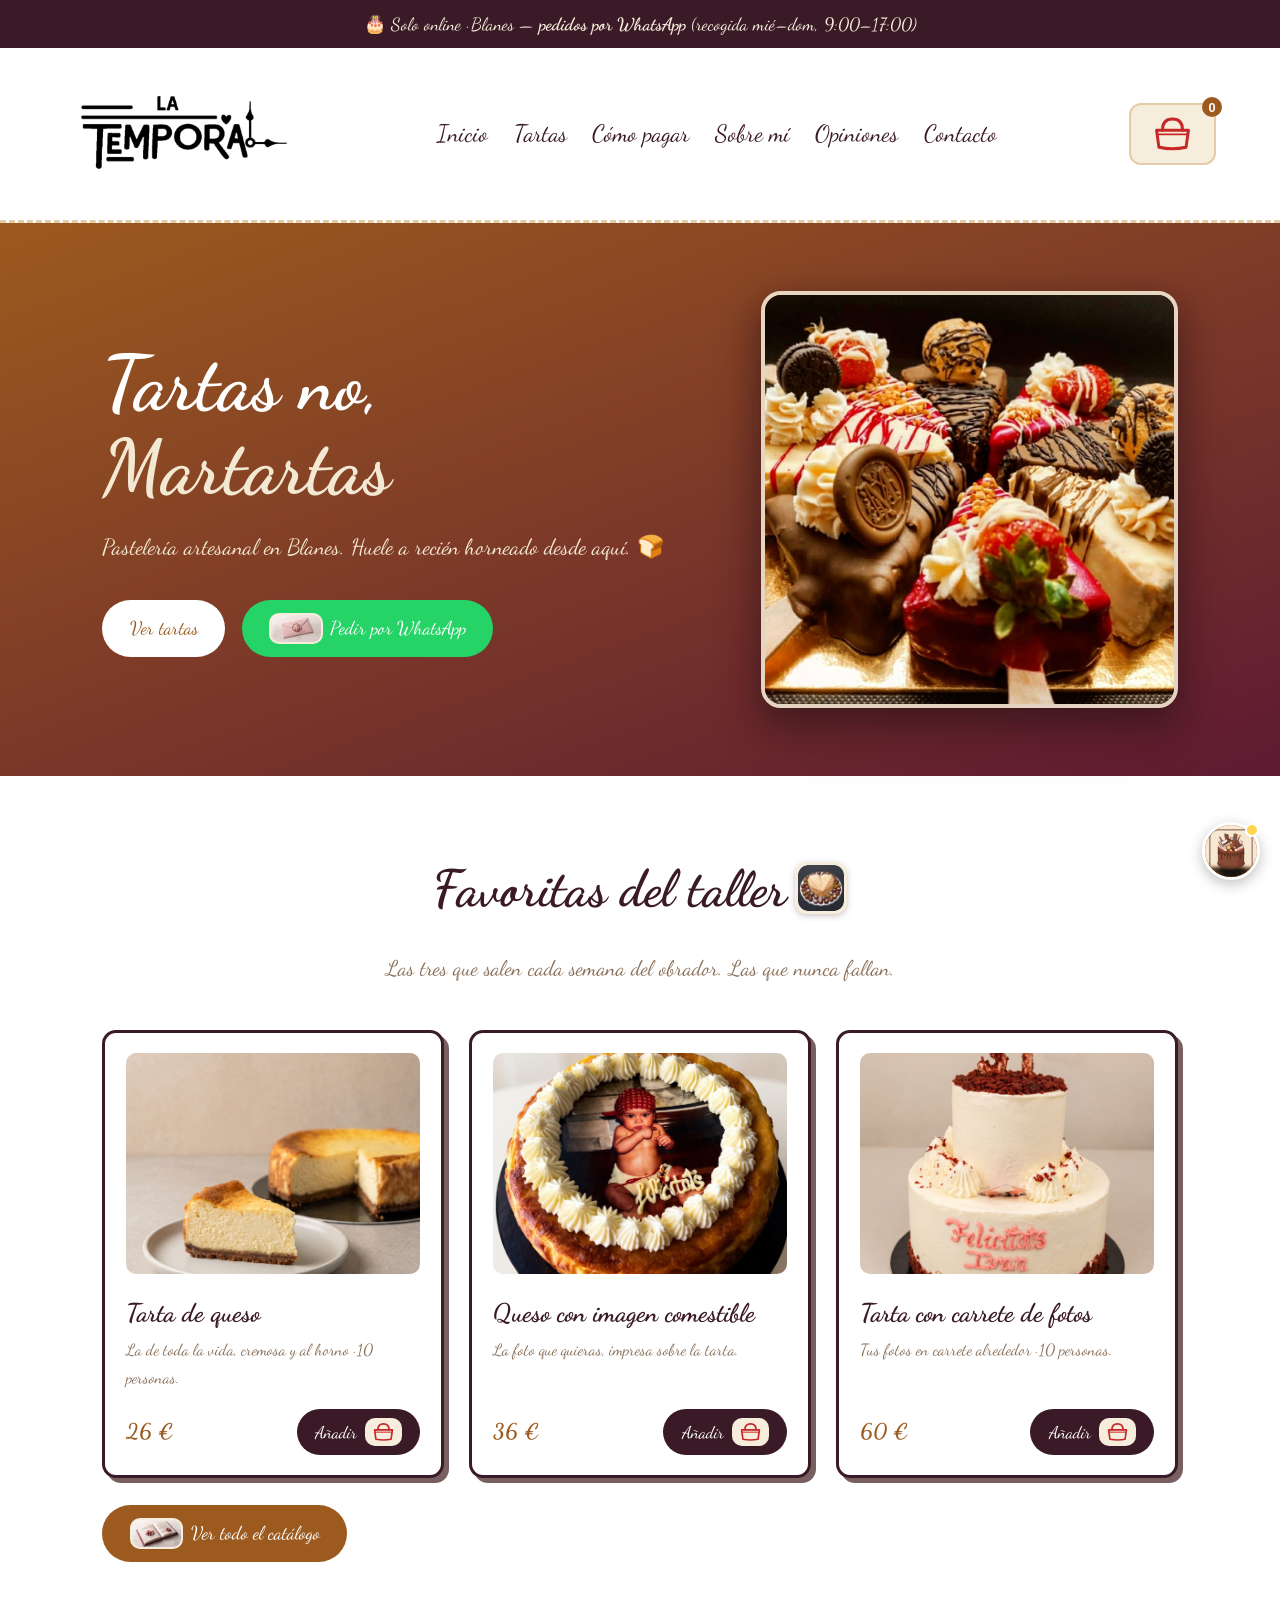
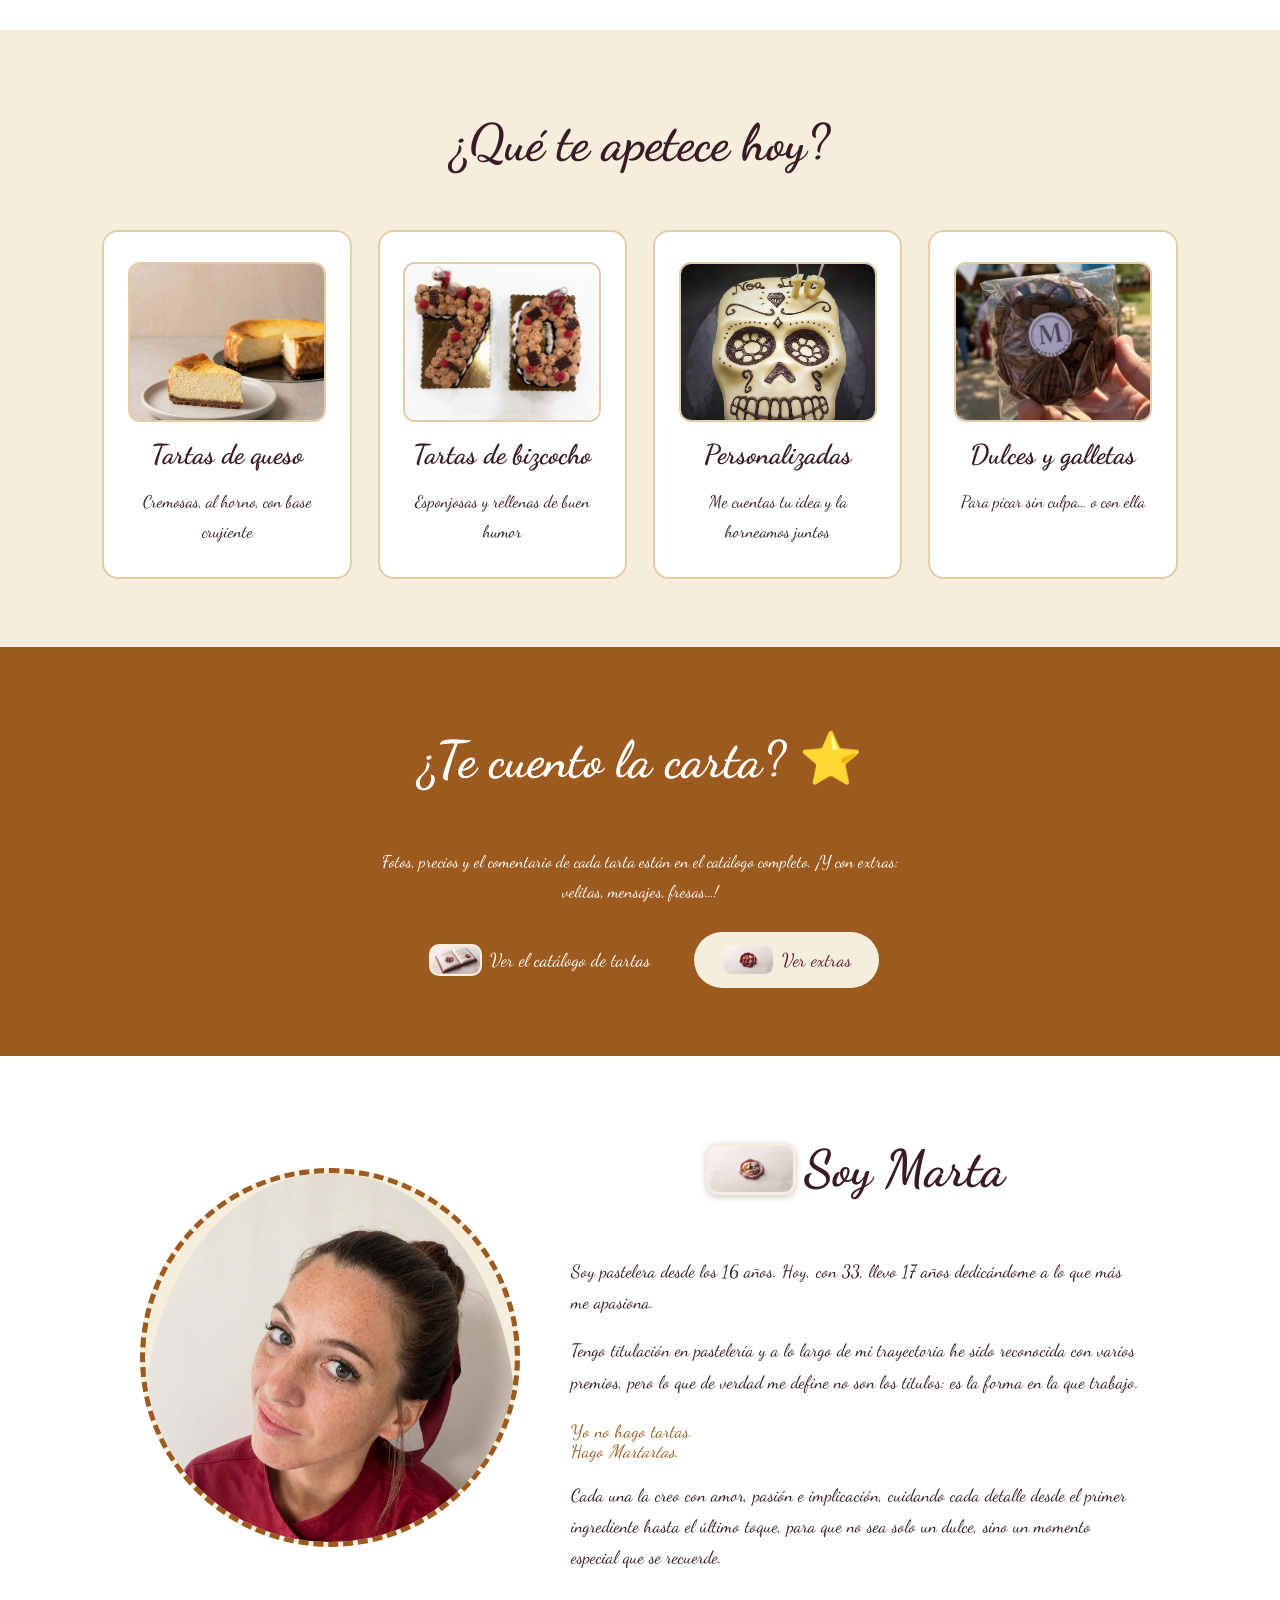
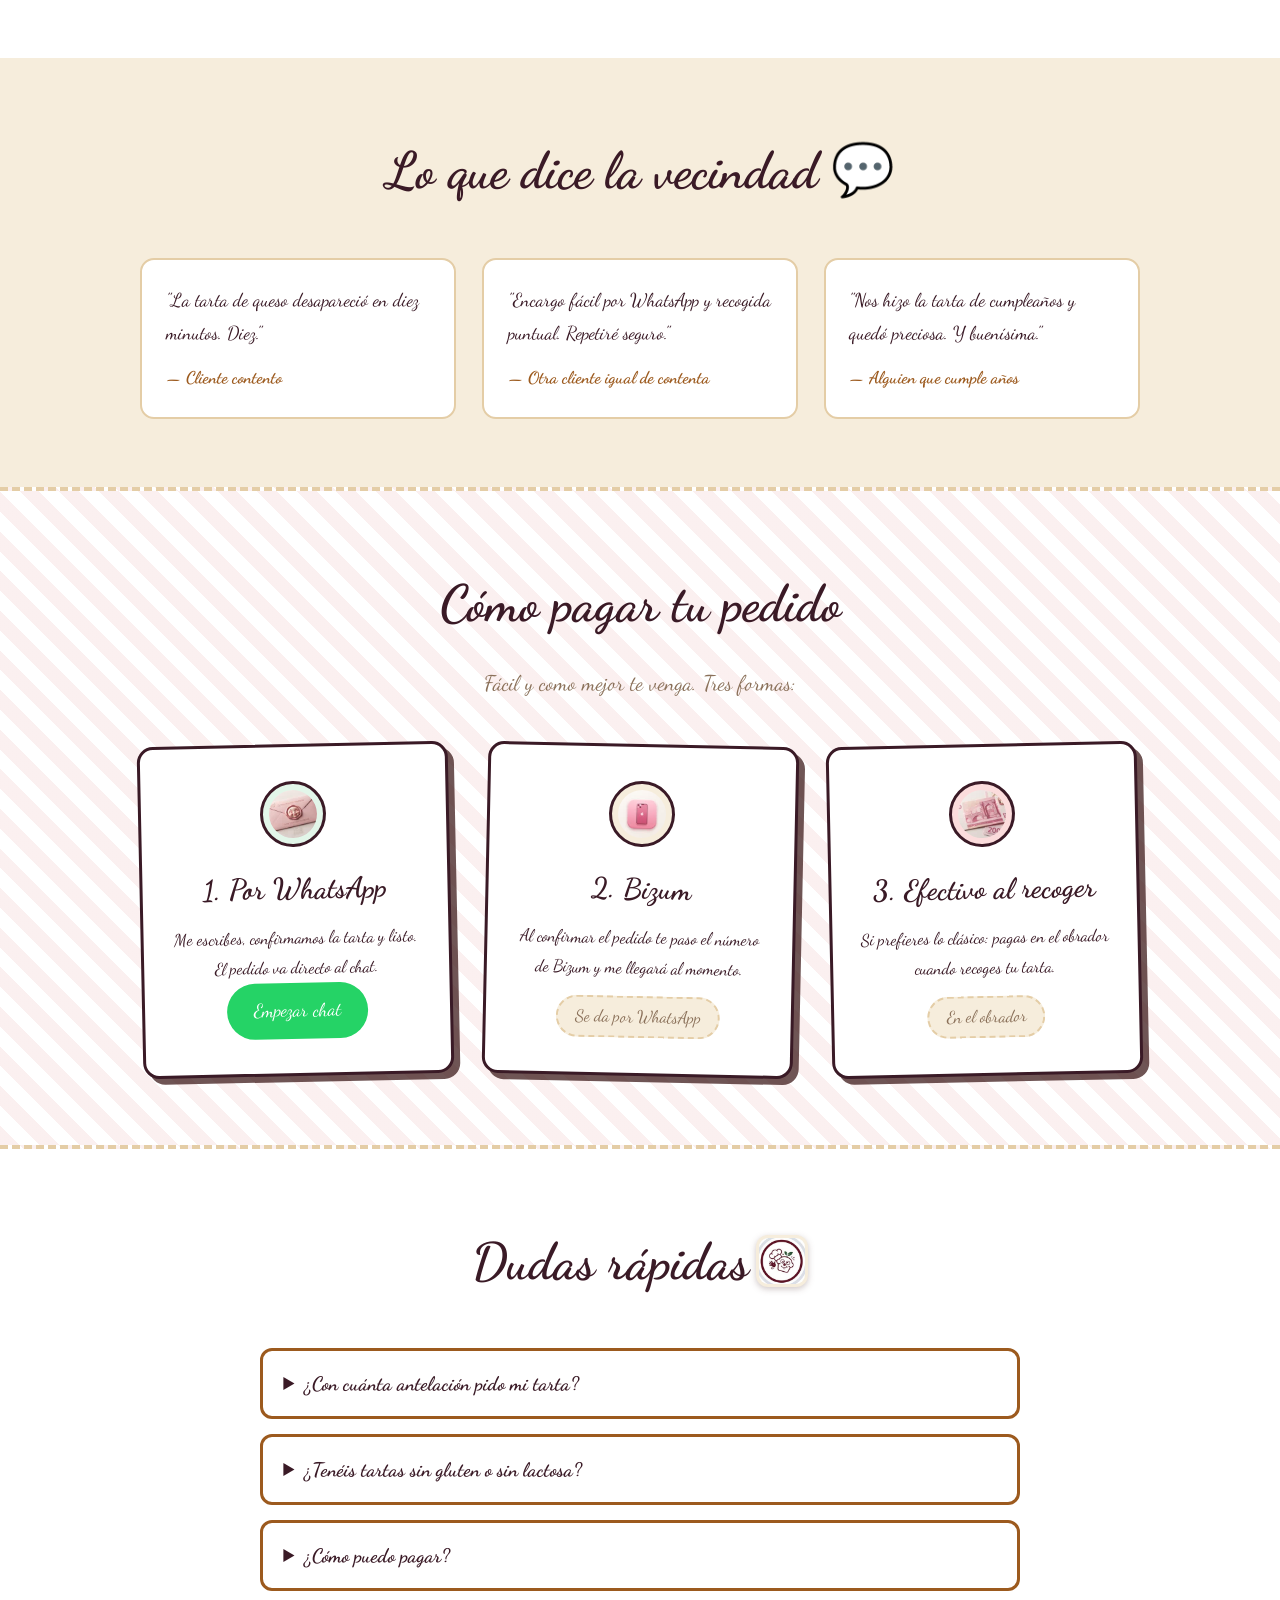
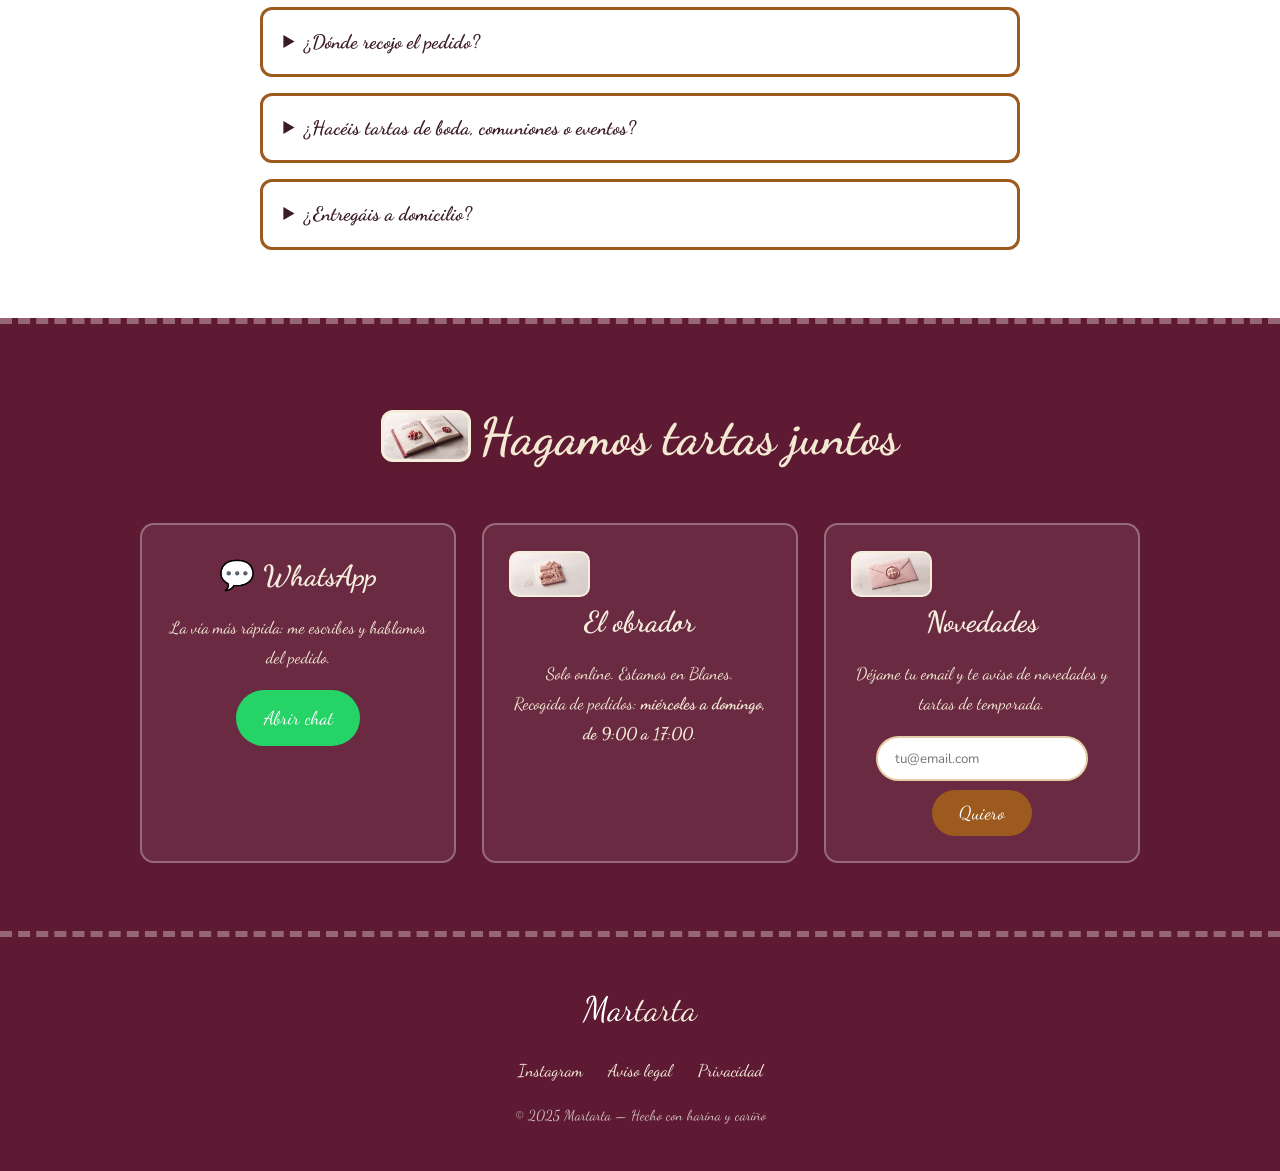
==== commit 4e523b53: "fix: iconos Gemini en cajas de pago y titulo Hagamos tartas juntos (v35)" ====
--- a/index.html
+++ b/index.html
@@ -18,7 +18,7 @@
     <link href="https://fonts.googleapis.com/css2?family=Dancing+Script:wght@600;700&family=Patrick+Hand&family=Nunito:wght@400;600;700&display=swap" rel="stylesheet">
     <link rel="icon" type="image/png" href="img/favicon.png">
 
-    <link rel="stylesheet" href="css/estilos.css?v=34">
+    <link rel="stylesheet" href="css/estilos.css?v=35">
 </head>
 <body>
 
@@ -180,21 +180,21 @@
         <p class="pagos-intro">Fácil y como mejor te venga. Tres formas:</p>
         <div class="grid-pagos">
             <div class="caja-pago">
-                <span class="pago-icono">💬</span>
+                <span class="pago-icono"><img src="img/icono-nube-correo.jpg" alt="WhatsApp"></span>
                 <h3>1. Por WhatsApp</h3>
                 <p>Me escribes, confirmamos la tarta y listo. El pedido va directo al chat.</p>
                 <a href="https://wa.me/34614896462" class="boton boton-whatsapp" target="_blank">Empezar chat</a>
             </div>
             <div class="caja-pago">
-                <span class="pago-icono">📱</span>
-                <h3><img class="icono-btn" src="img/icono-bizum.jpg" alt=""> 2. Bizum</h3>
+                <span class="pago-icono"><img src="img/icono-bizum.jpg" alt="Bizum"></span>
+                <h3>2. Bizum</h3>
                 <p>Al confirmar el pedido te paso el número de Bizum y me llegará al momento.</p>
                 <!-- [TODO] Número Bizum cuando lo decidas (o dejarlo en el chat privado) -->
                 <span class="pago-nota">Se da por WhatsApp</span>
             </div>
             <div class="caja-pago">
-                <span class="pago-icono">💵</span>
-                <h3><img class="icono-btn" src="img/icono-efectivo.jpg" alt=""> 3. Efectivo al recoger</h3>
+                <span class="pago-icono"><img src="img/icono-efectivo.jpg" alt="Efectivo"></span>
+                <h3>3. Efectivo al recoger</h3>
                 <p>Si prefieres lo clásico: pagas en el obrador cuando recoges tu tarta.</p>
                 <!-- [TODO] Cuando actives Stripe, sustituye esta caja por el pago con tarjeta -->
                 <span class="pago-nota">En el obrador</span>
@@ -237,7 +237,7 @@
 
     <!-- ================== CONTACTO + NEWSLETTER ================== -->
     <section class="seccion seccion-pizarra" id="contacto">
-        <h2 class="titulo-seccion">Hagamos tartas juntos</h2>
+        <h2 class="titulo-seccion"><img class="icono-titulo" src="img/icono-catalogo.jpg" alt=""> Hagamos tartas juntos</h2>
         <div class="grid-contacto">
             <div class="caja-contacto">
                 <h3>💬 WhatsApp</h3>
--- a/css/estilos.css
+++ b/css/estilos.css
@@ -612,6 +612,7 @@
     box-shadow: 8px 10px 0 rgba(63, 29, 29, .75);
 }
 
+.pago-icono img { width: 48px; height: 48px; border-radius: 50%; object-fit: cover; }
 .pago-icono {
     width: 66px;
     height: 66px;
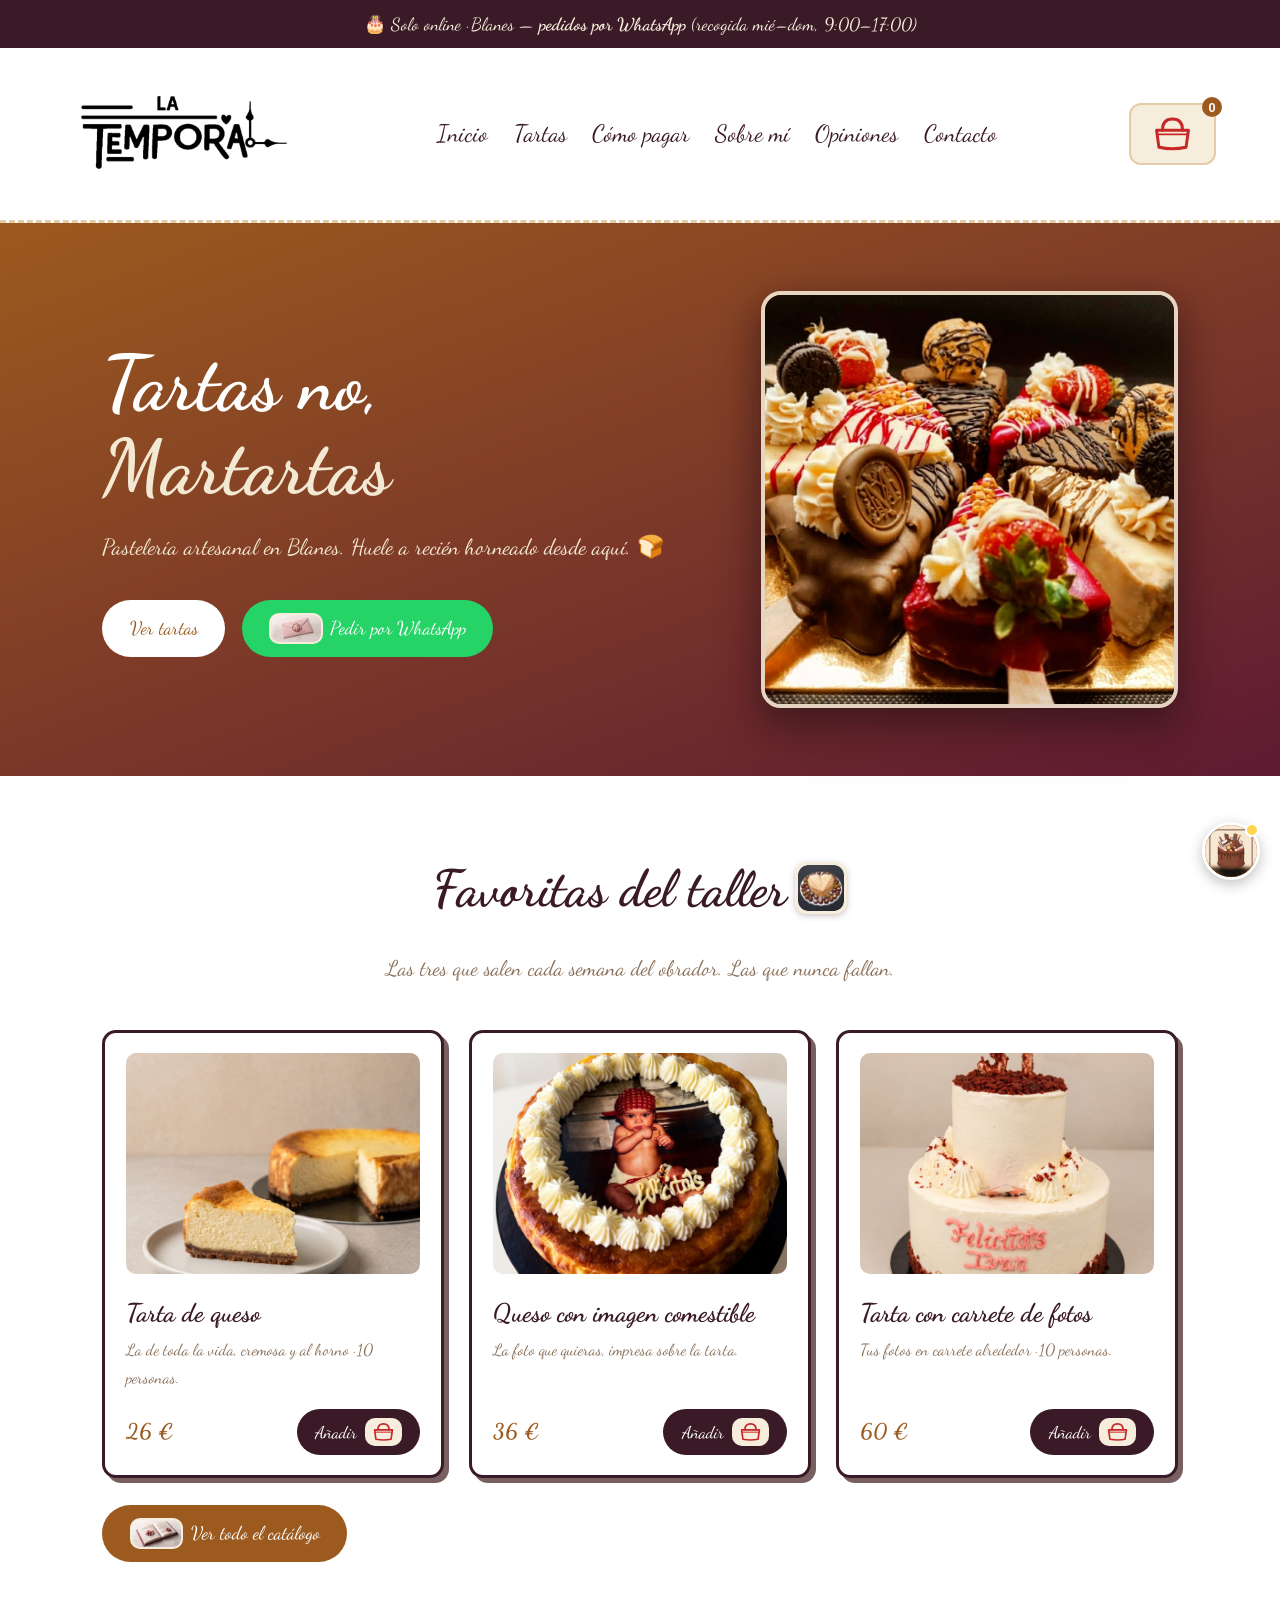
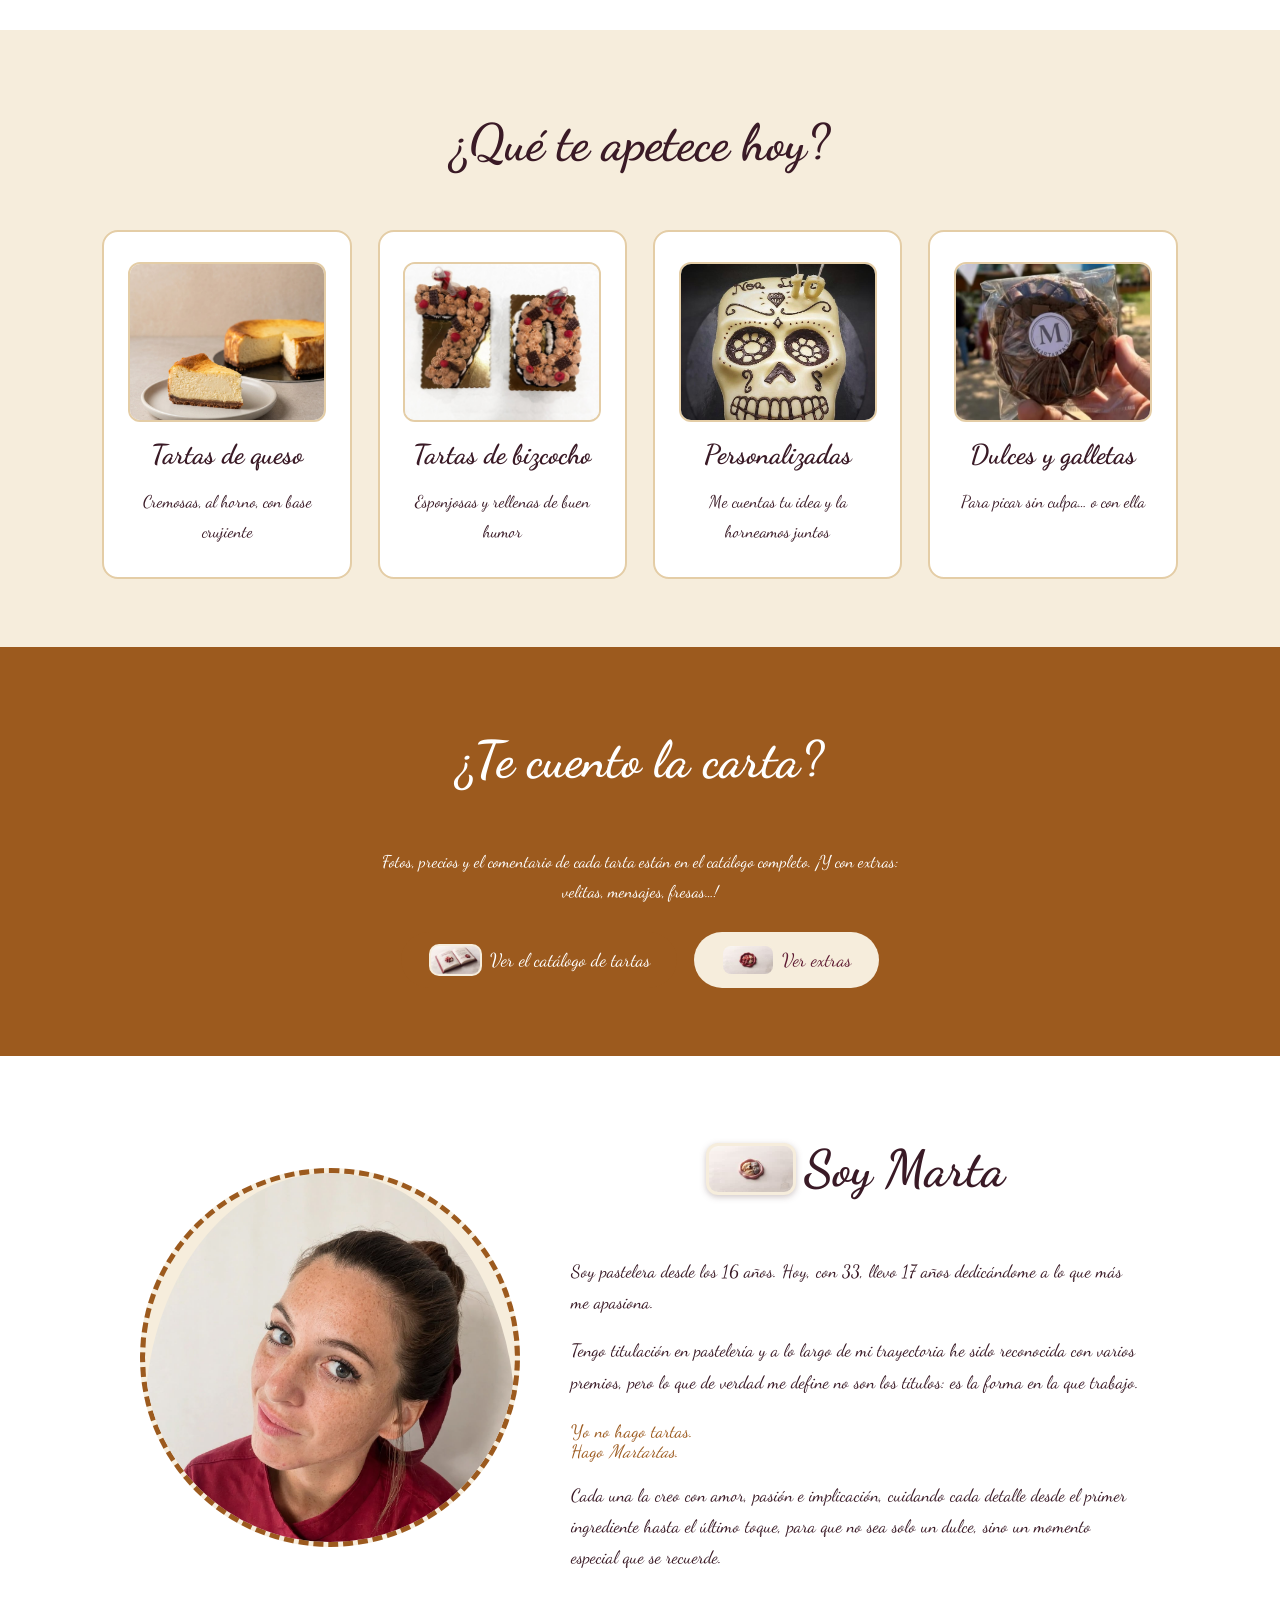
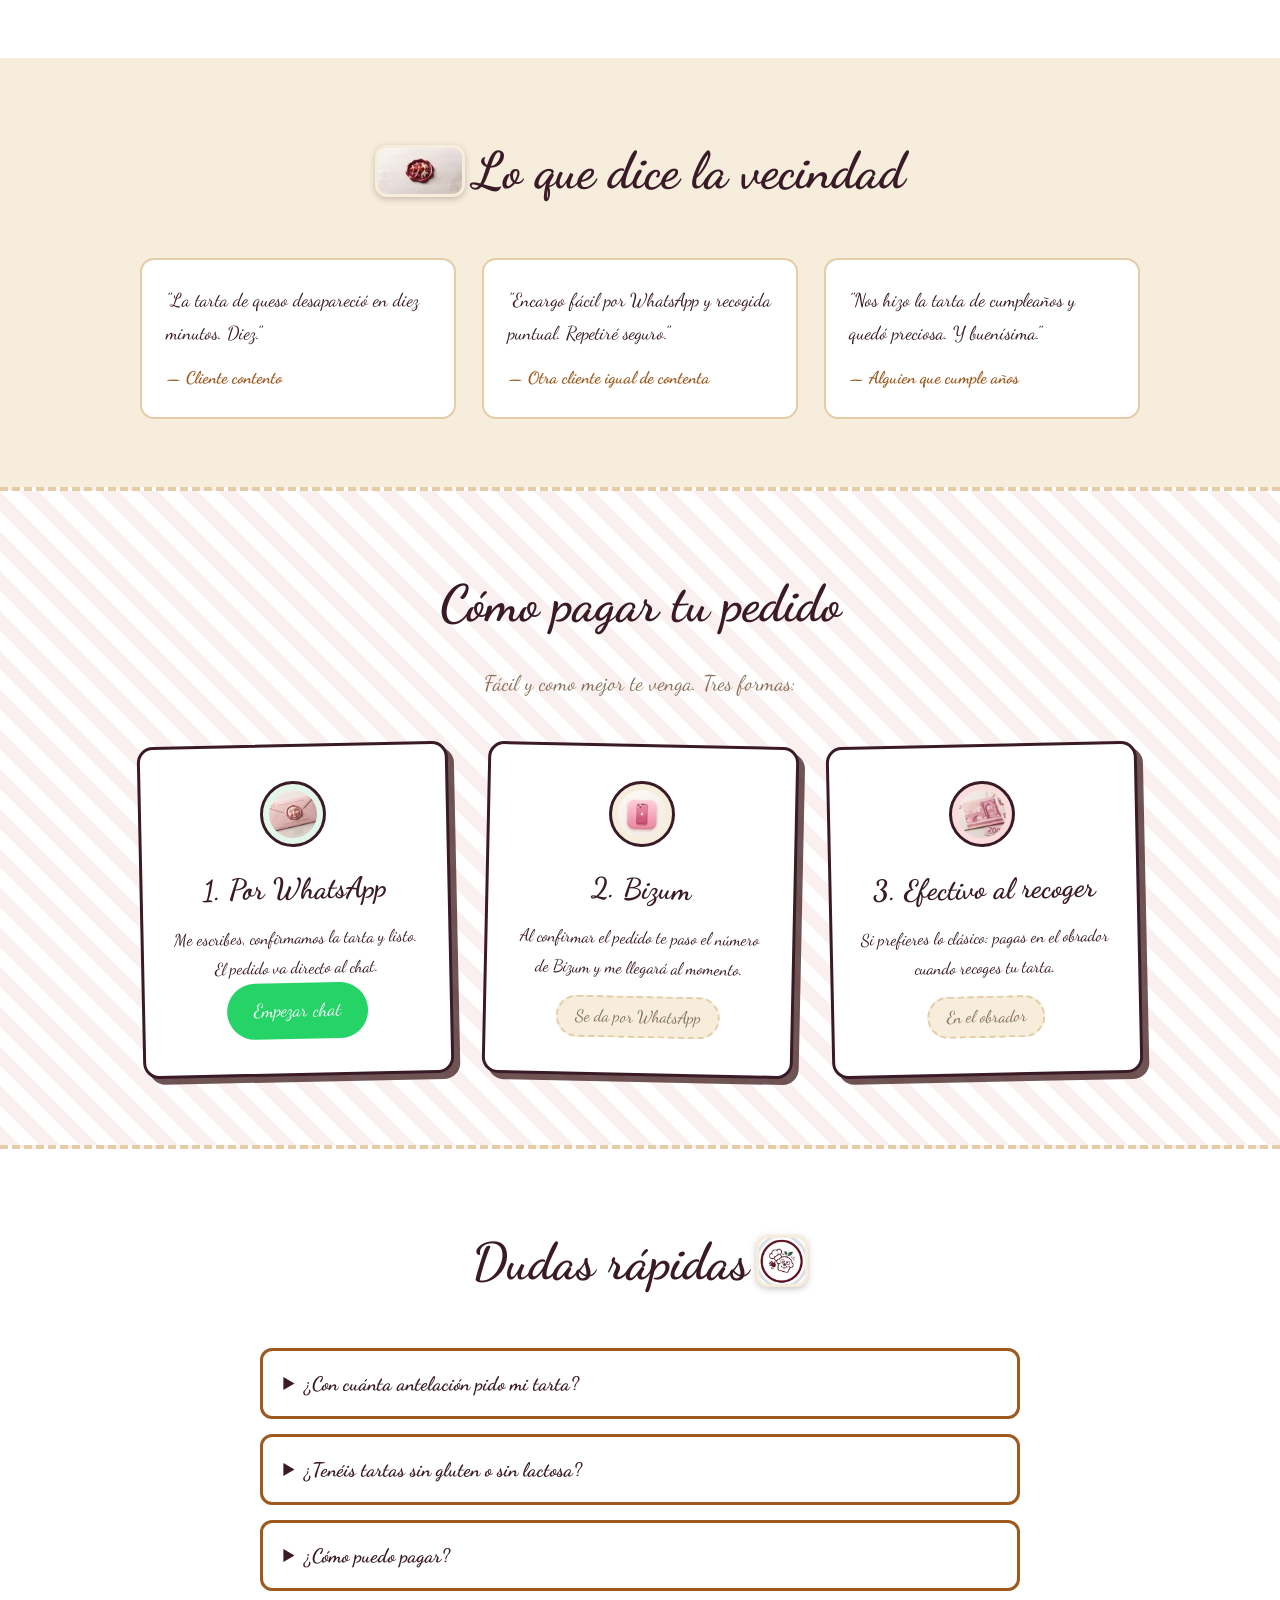
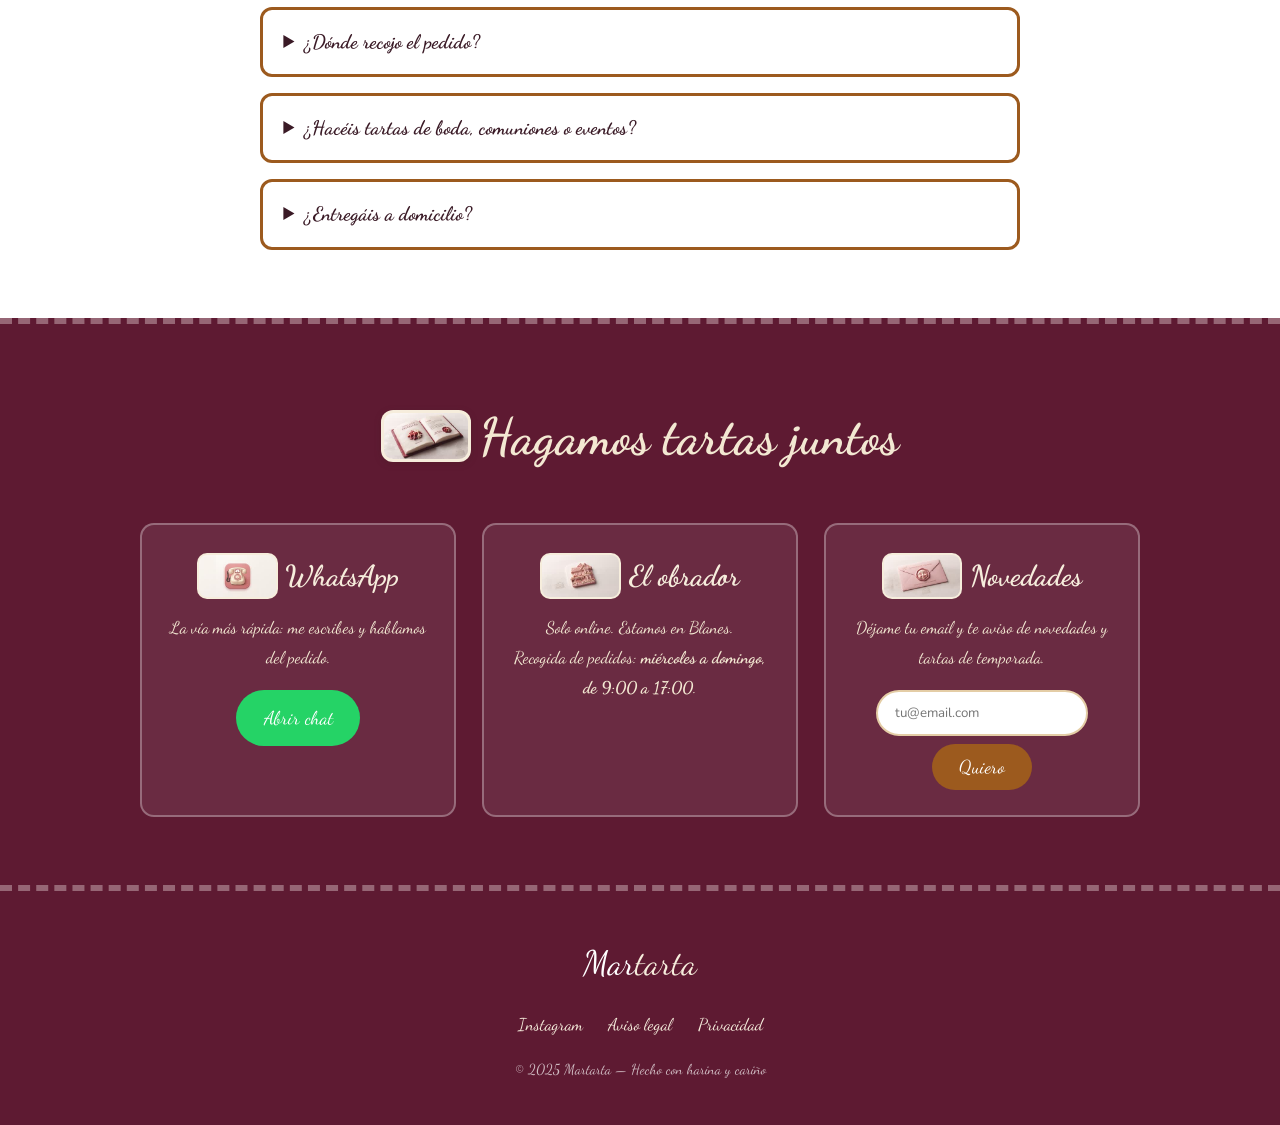
==== commit 356ab4d3: "fix: icono whatsapp2 en contacto, vecindad con icono, sin estrella en carta; titulos de contacto cen" ====
--- a/index.html
+++ b/index.html
@@ -18,7 +18,7 @@
     <link href="https://fonts.googleapis.com/css2?family=Dancing+Script:wght@600;700&family=Patrick+Hand&family=Nunito:wght@400;600;700&display=swap" rel="stylesheet">
     <link rel="icon" type="image/png" href="img/favicon.png">
 
-    <link rel="stylesheet" href="css/estilos.css?v=35">
+    <link rel="stylesheet" href="css/estilos.css?v=36">
 </head>
 <body>
 
@@ -127,7 +127,7 @@
          Las tartas viven ahora en tartas.html (catálogo completo con
          fotos, precios, comentarios y extras). Aquí solo el anticipo. -->
     <section class="seccion seccion-oscura" id="destacadas">
-        <h2 class="titulo-seccion">¿Te cuento la carta? ⭐</h2>
+        <h2 class="titulo-seccion">¿Te cuento la carta?</h2>
         <p style="text-align:center;color:var(--blanco);max-width:540px;margin:0 auto 1.5rem">
             Fotos, precios y el comentario de cada tarta están en el catálogo completo.
             ¡Y con extras: velitas, mensajes, fresas…!
@@ -156,7 +156,7 @@
 
     <!-- ================== OPINIONES ================== -->
     <section class="seccion seccion-crema" id="opiniones">
-        <h2 class="titulo-seccion">Lo que dice la vecindad 💬</h2>
+        <h2 class="titulo-seccion"><img class="icono-titulo" src="img/icono-extras.jpg" alt=""> Lo que dice la vecindad</h2>
         <div class="grid-opiniones">
             <!-- [TODO] Opiniones reales de clientes (capturas o texto) -->
             <blockquote class="opinion">
@@ -240,7 +240,7 @@
         <h2 class="titulo-seccion"><img class="icono-titulo" src="img/icono-catalogo.jpg" alt=""> Hagamos tartas juntos</h2>
         <div class="grid-contacto">
             <div class="caja-contacto">
-                <h3>💬 WhatsApp</h3>
+                <h3><img class="icono-btn" src="img/icono-whatsapp2.jpg" alt=""> WhatsApp</h3>
                 <p>La vía más rápida: me escribes y hablamos del pedido.</p>
                 <a href="https://wa.me/34614896462" class="boton boton-whatsapp" target="_blank">Abrir chat</a>
             </div>
--- a/css/estilos.css
+++ b/css/estilos.css
@@ -612,6 +612,7 @@
     box-shadow: 8px 10px 0 rgba(63, 29, 29, .75);
 }
 
+.caja-contacto h3 { display: flex; align-items: center; justify-content: center; gap: .45rem; }
 .pago-icono img { width: 48px; height: 48px; border-radius: 50%; object-fit: cover; }
 .pago-icono {
     width: 66px;
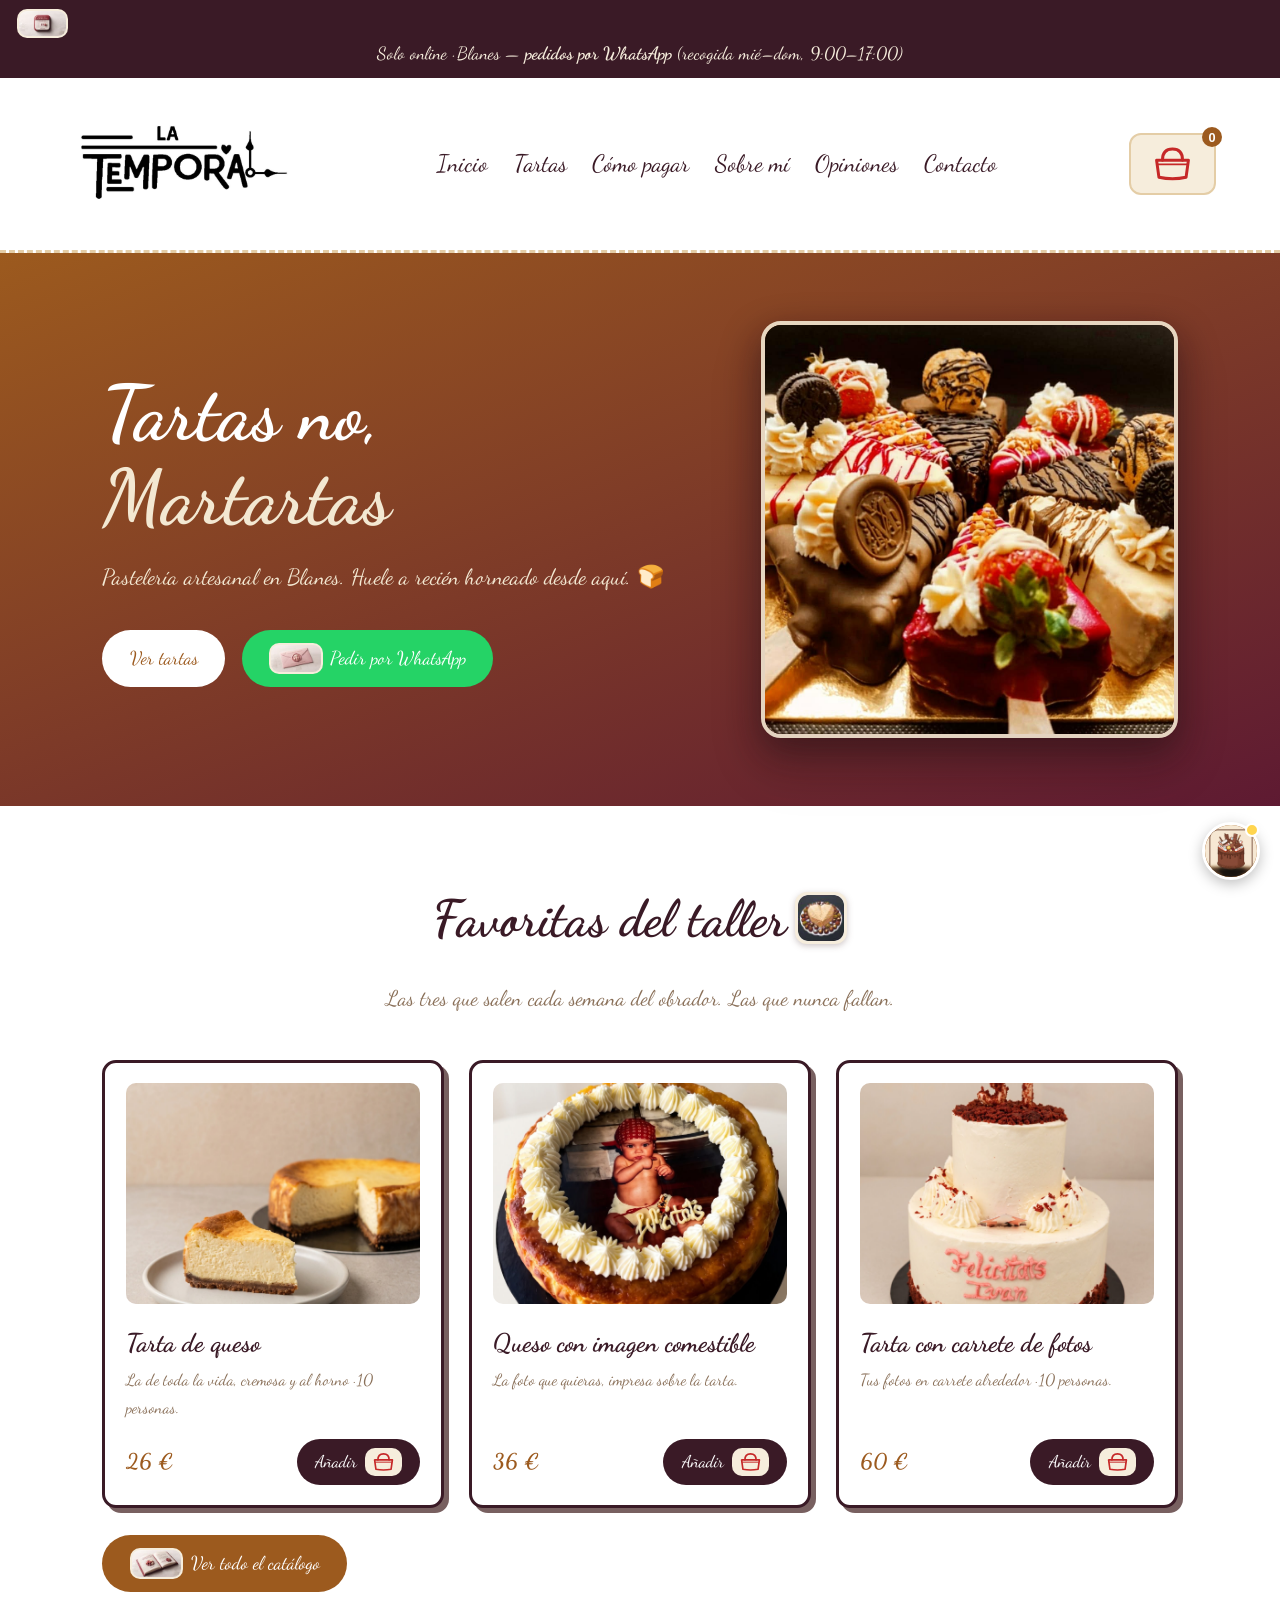
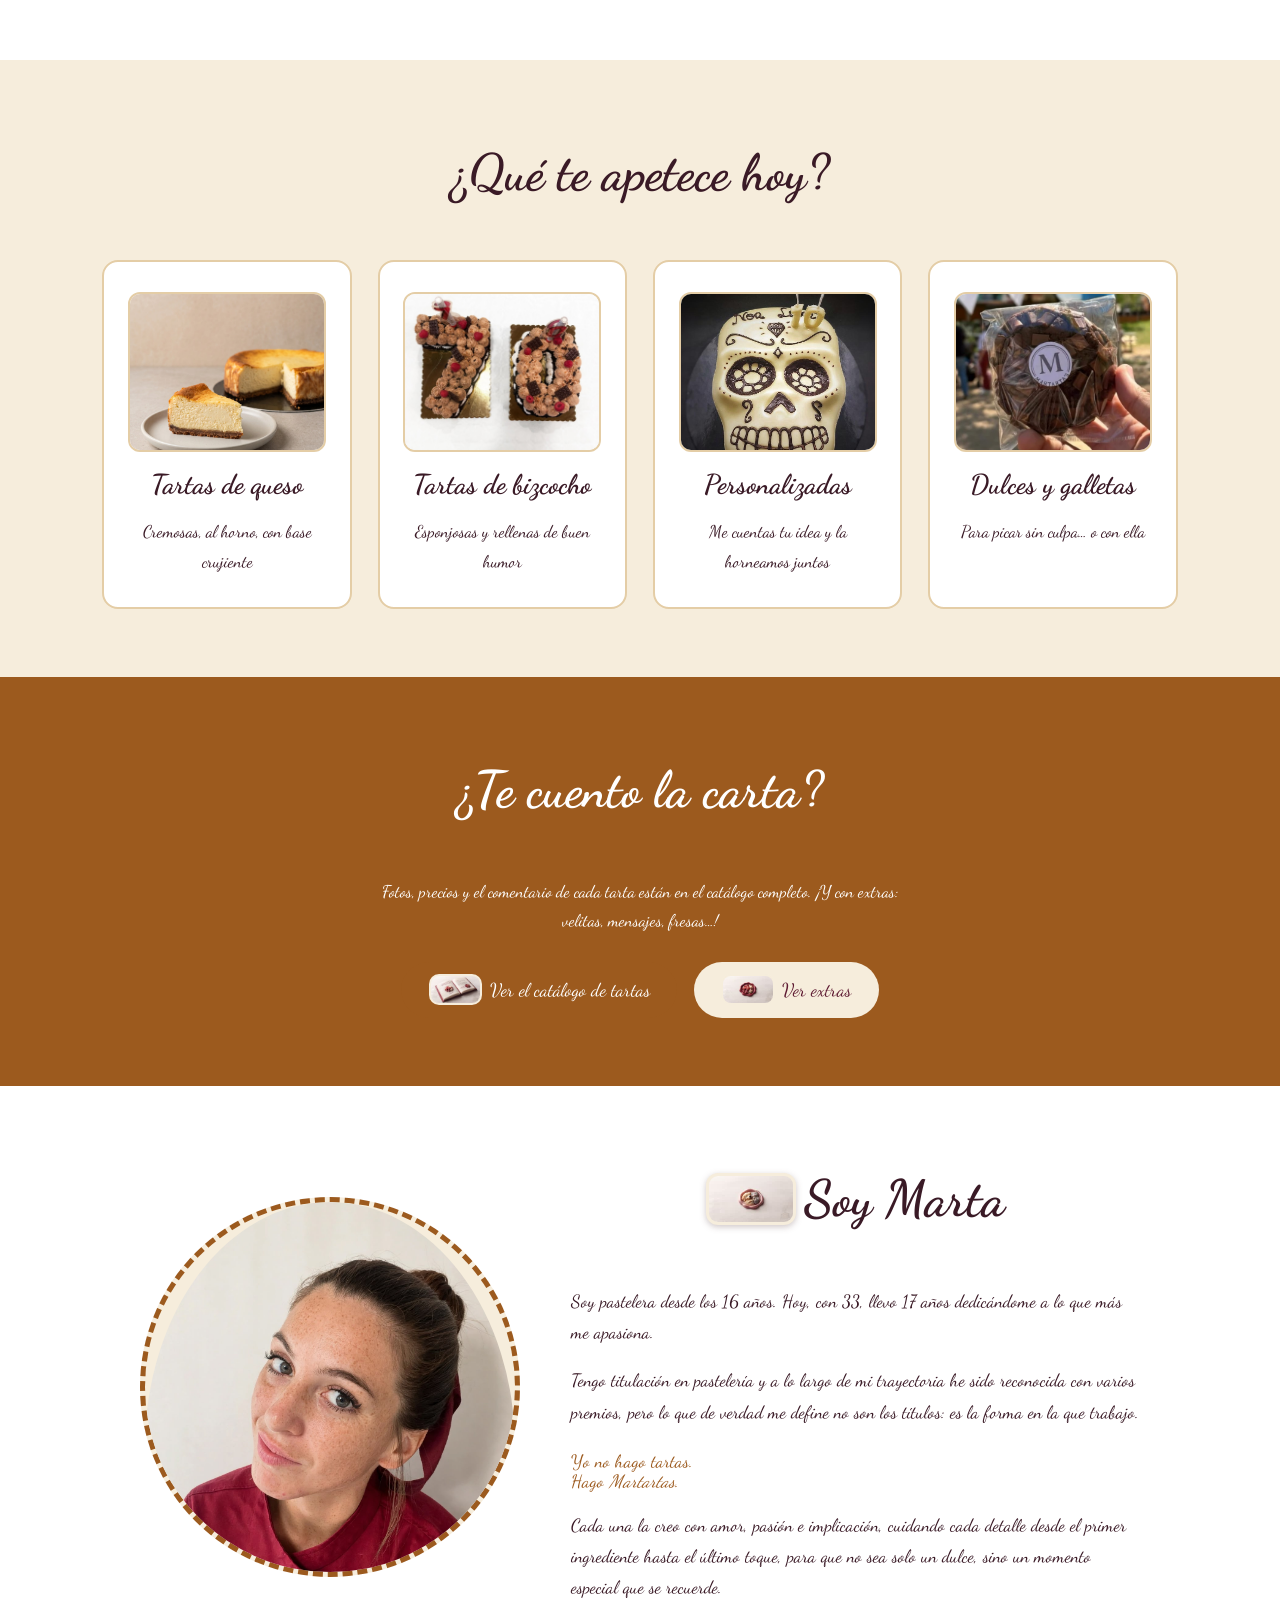
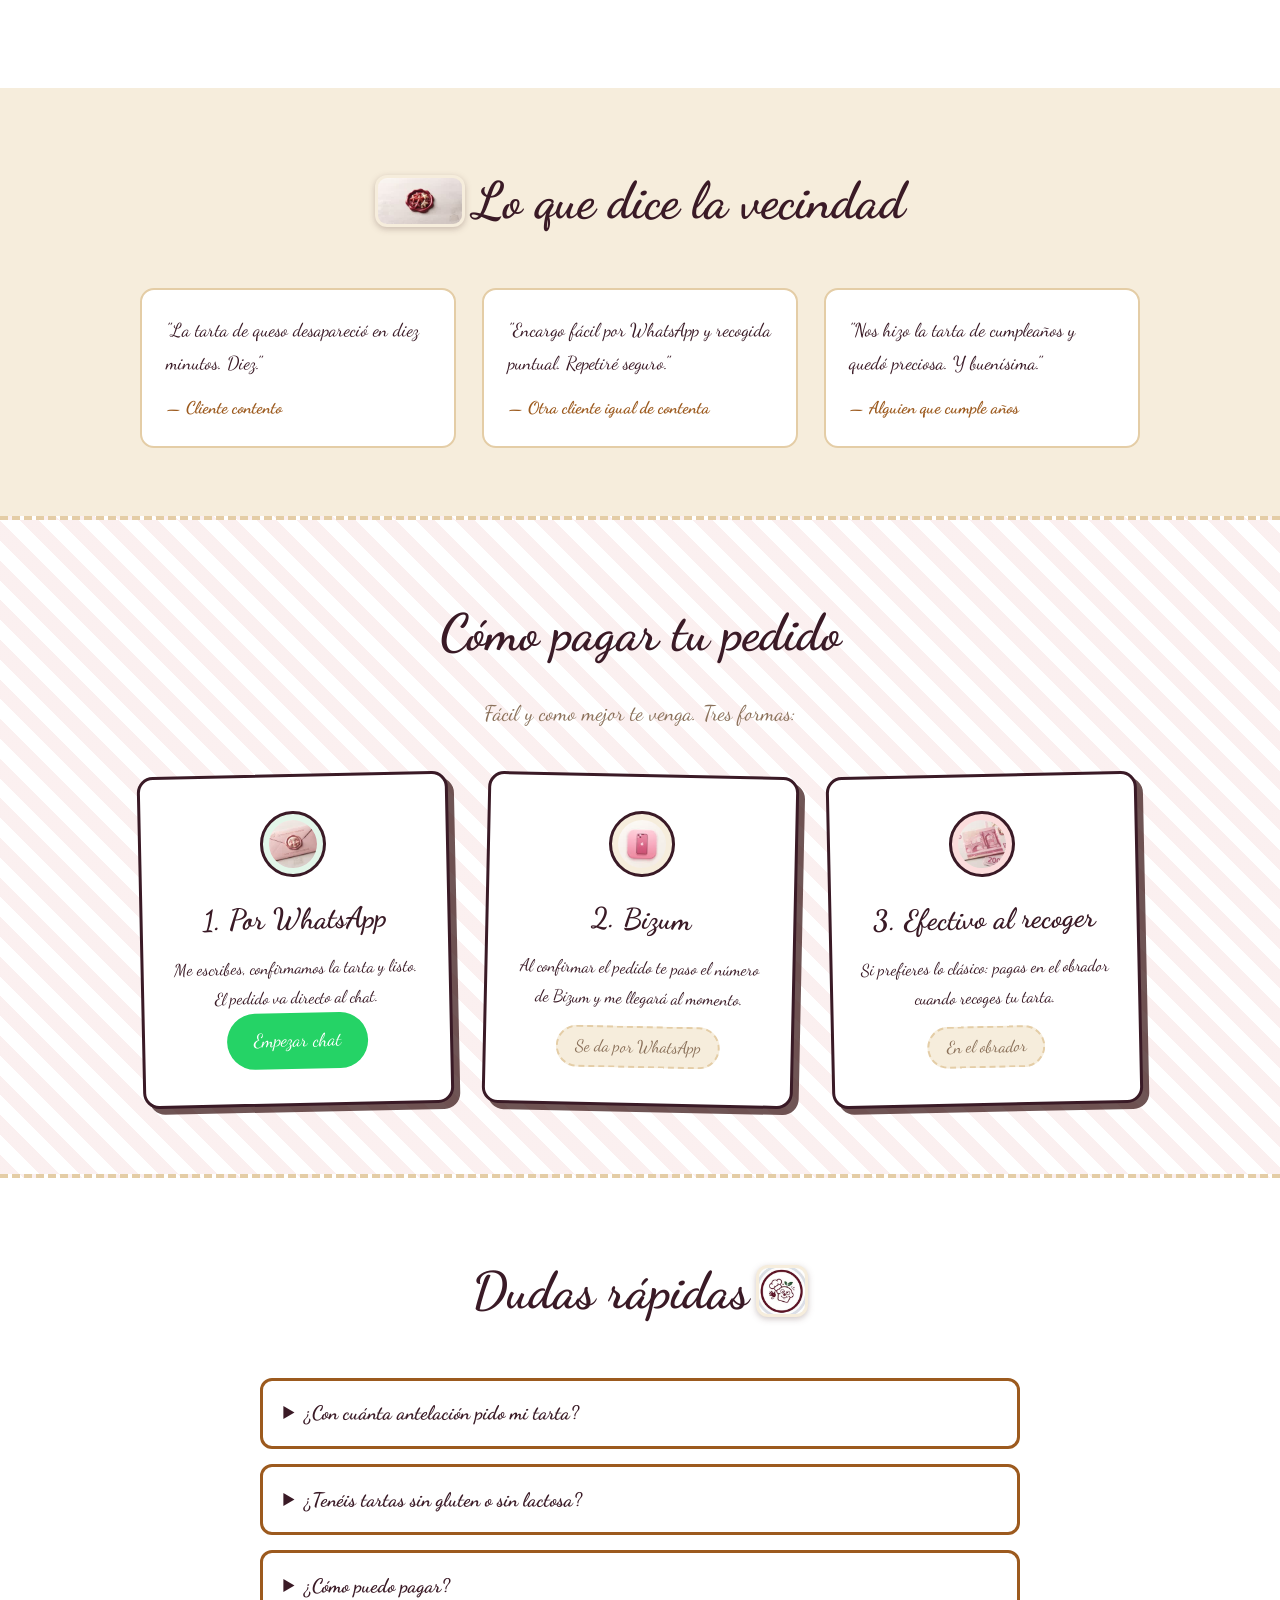
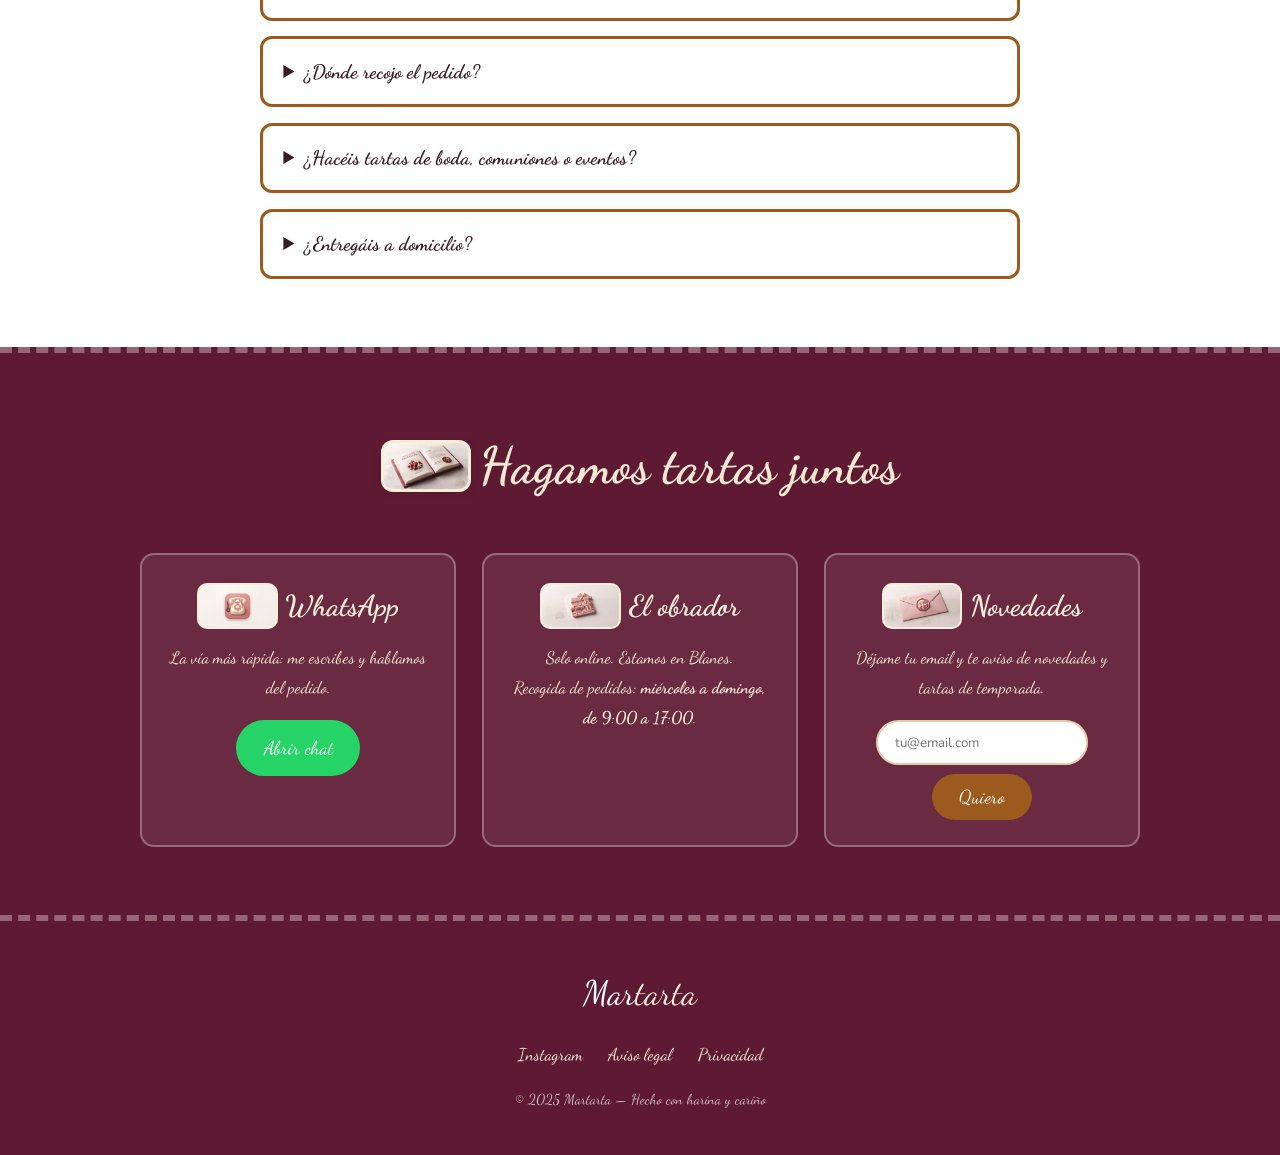
==== commit d2cf58a4: "feat: icono propio en la barra de anuncios (quita emoji tarta)" ====
--- a/index.html
+++ b/index.html
@@ -24,7 +24,7 @@
 
     <!-- ================== BARRA DE ANUNCIOS ================== -->
     <div class="barra-anuncios">
-        <span>🎂 Solo online · Blanes — <strong>pedidos por WhatsApp</strong> (recogida mié–dom, 9:00–17:00)</span>
+        <span><img class="icono-btn" src="img/icono-anuncio.jpg" alt=""> Solo online · Blanes — <strong>pedidos por WhatsApp</strong> (recogida mié–dom, 9:00–17:00)</span>
     </div>
 
     <!-- ================== CABECERA / NAVEGACIÓN ================== -->
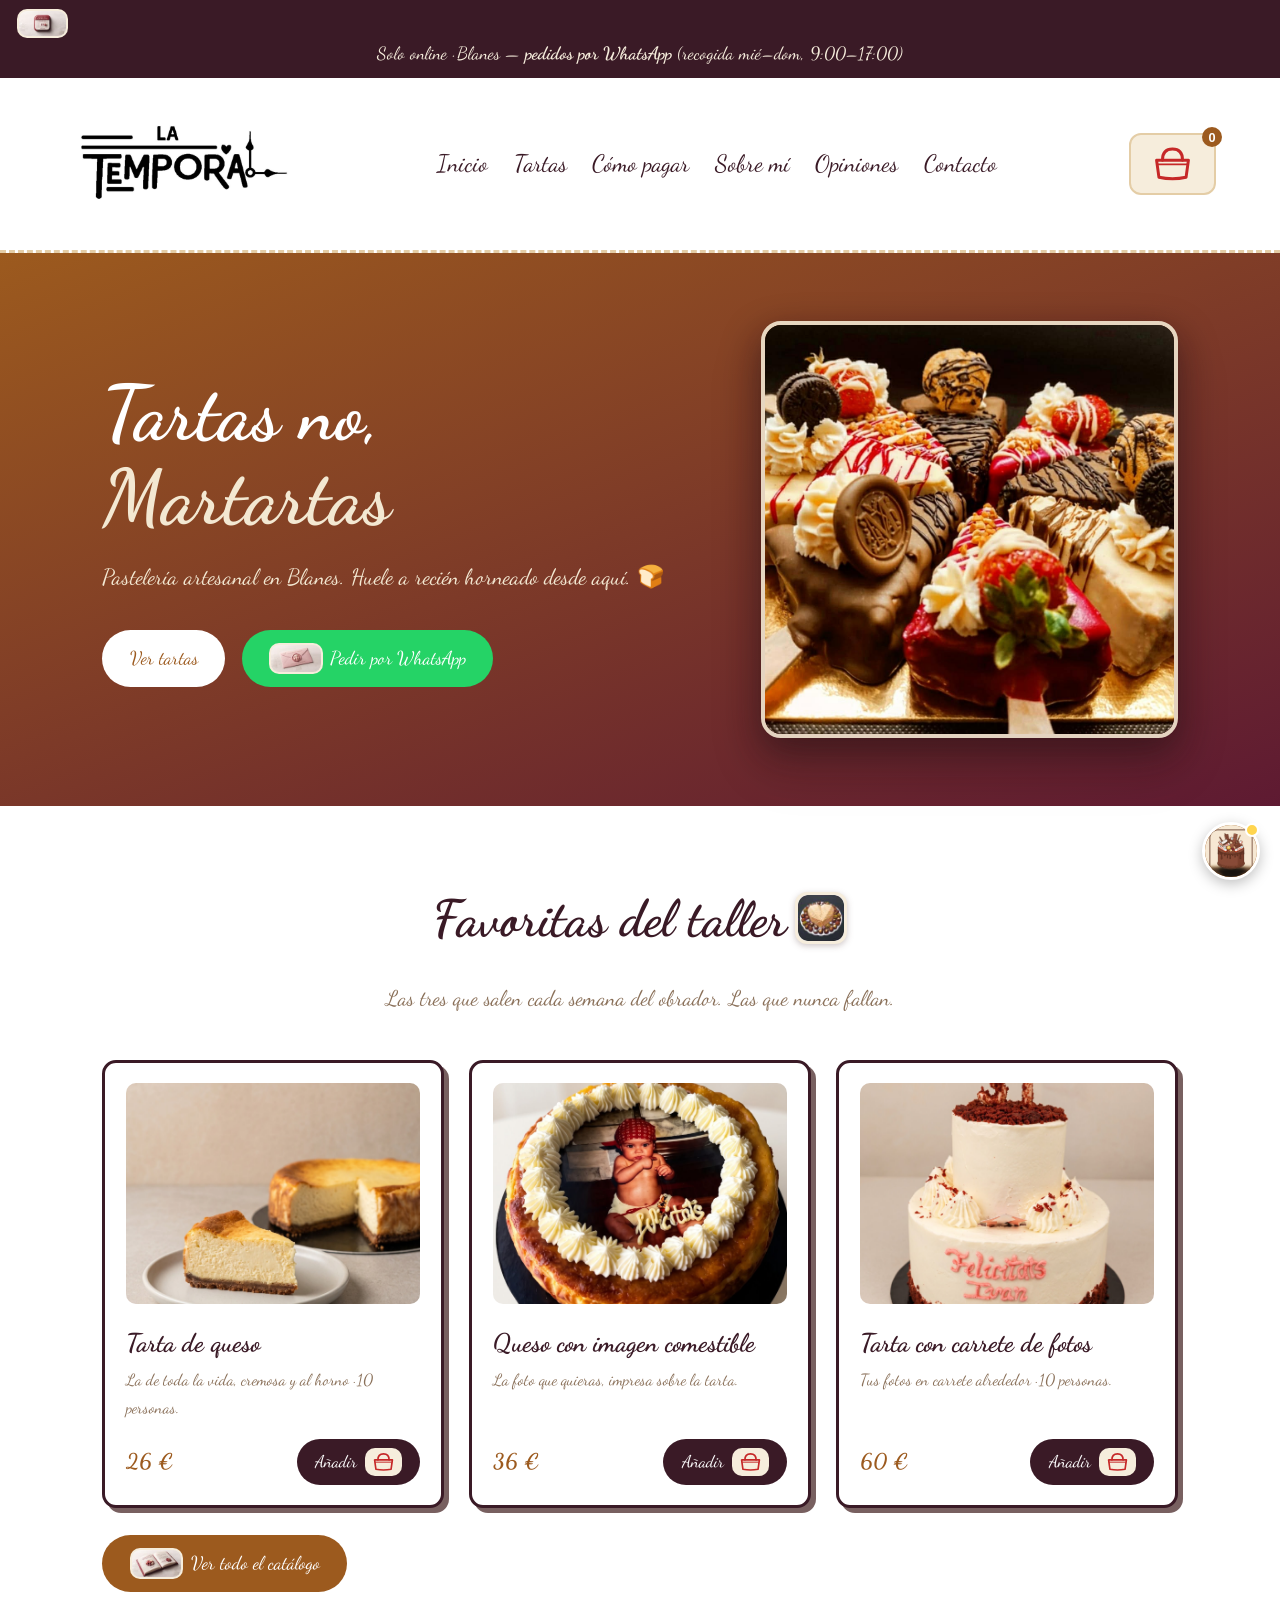
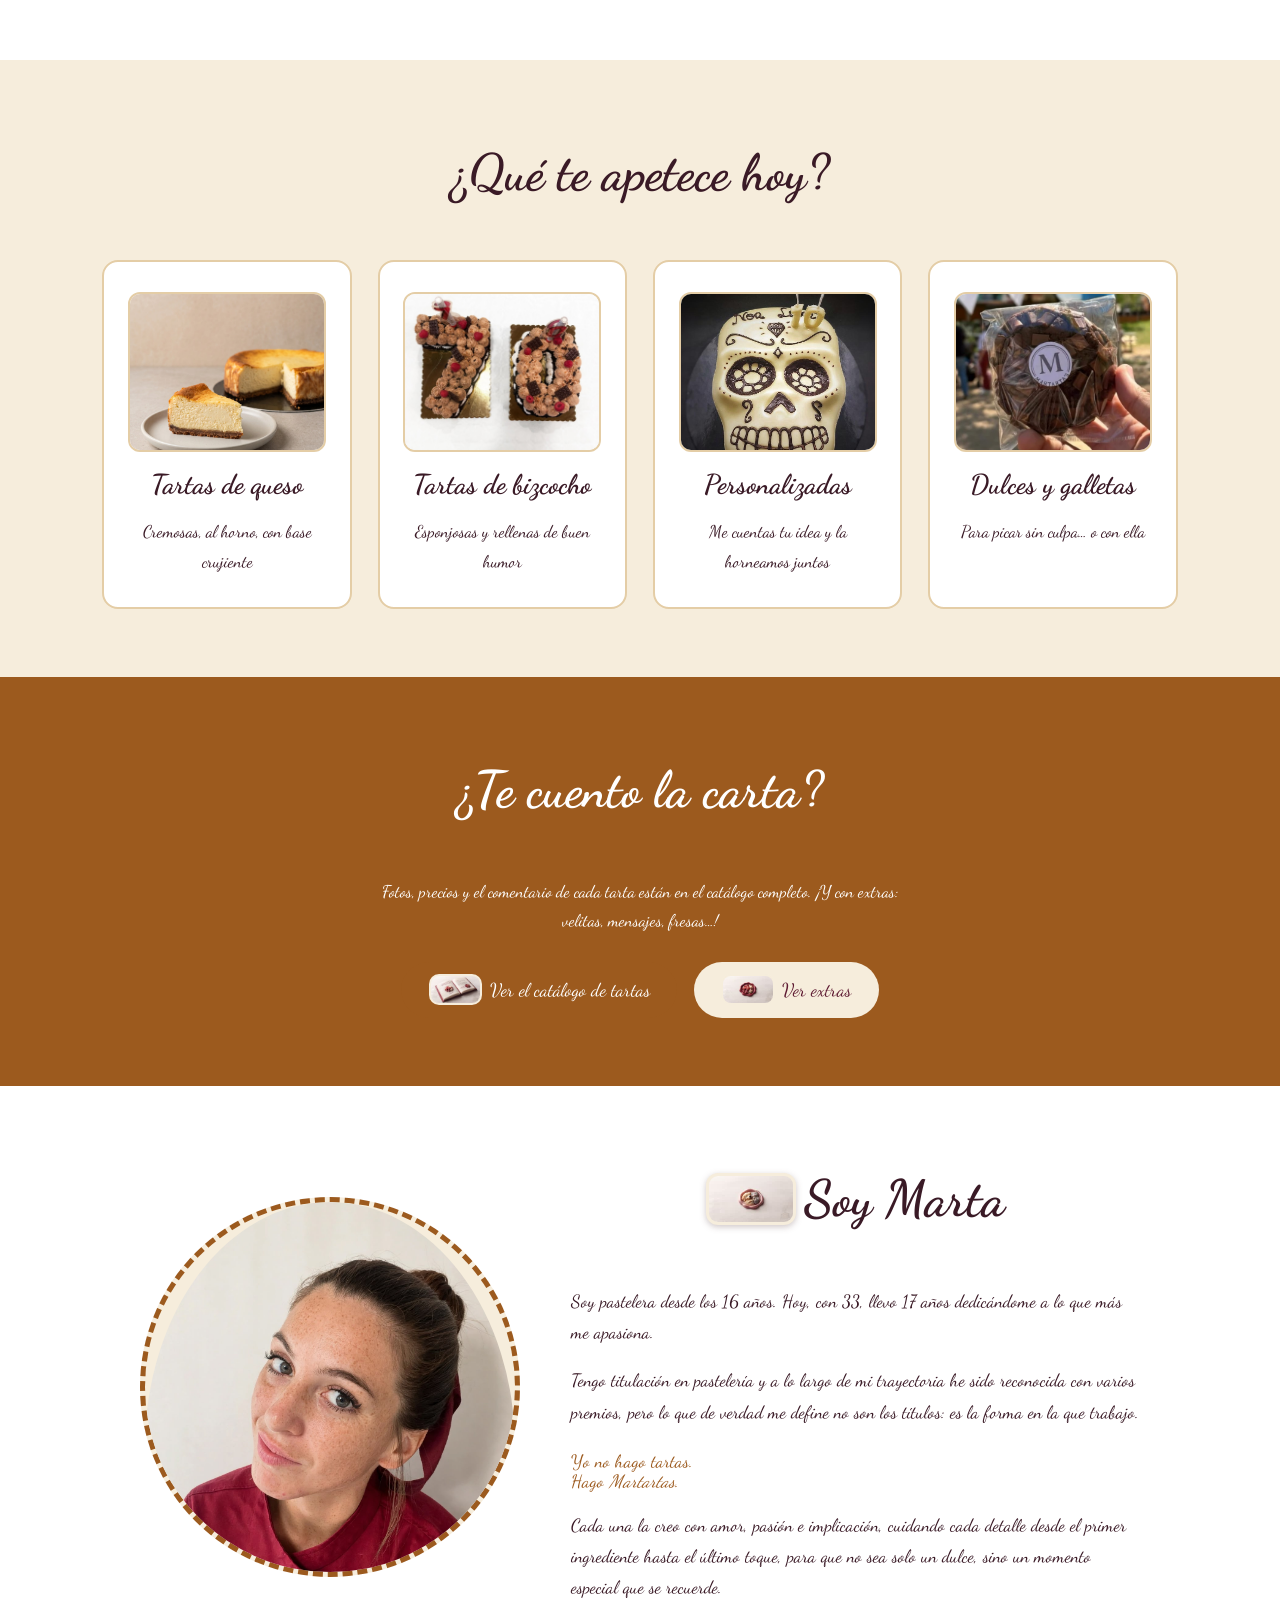
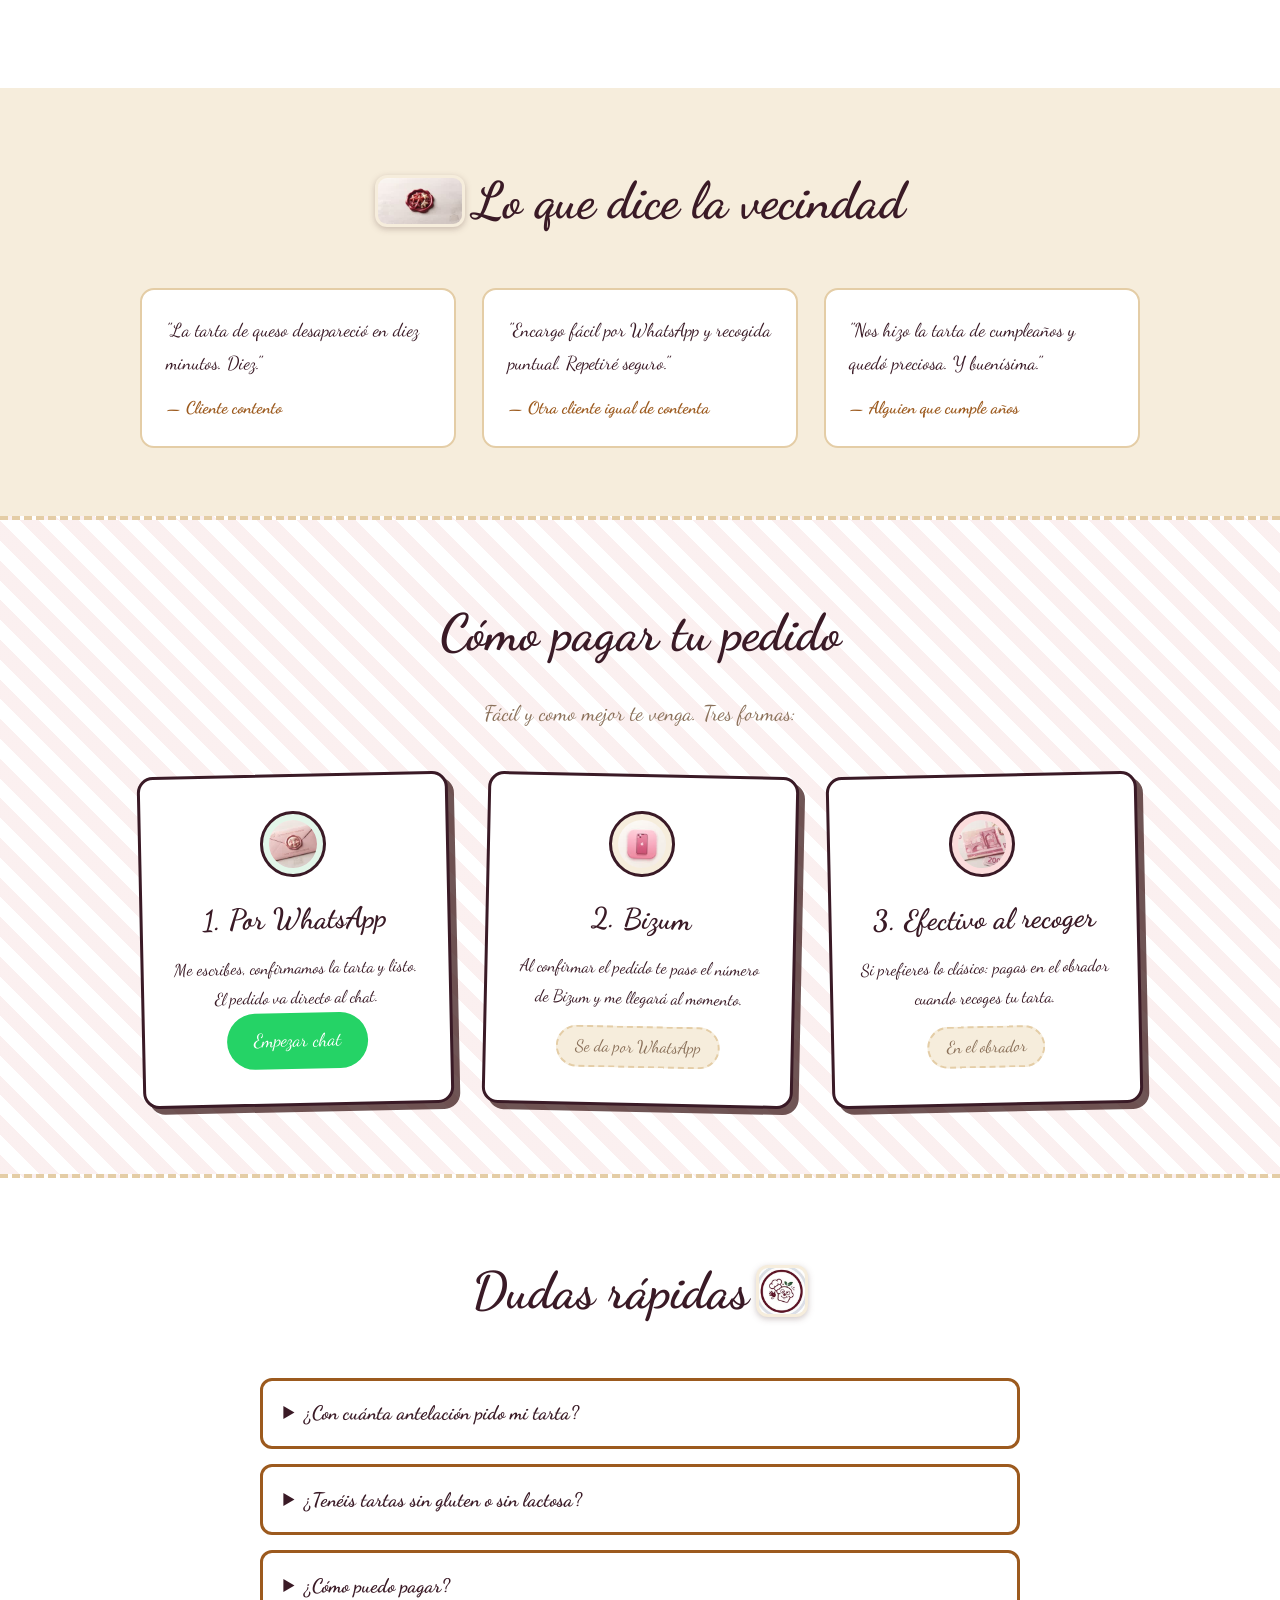
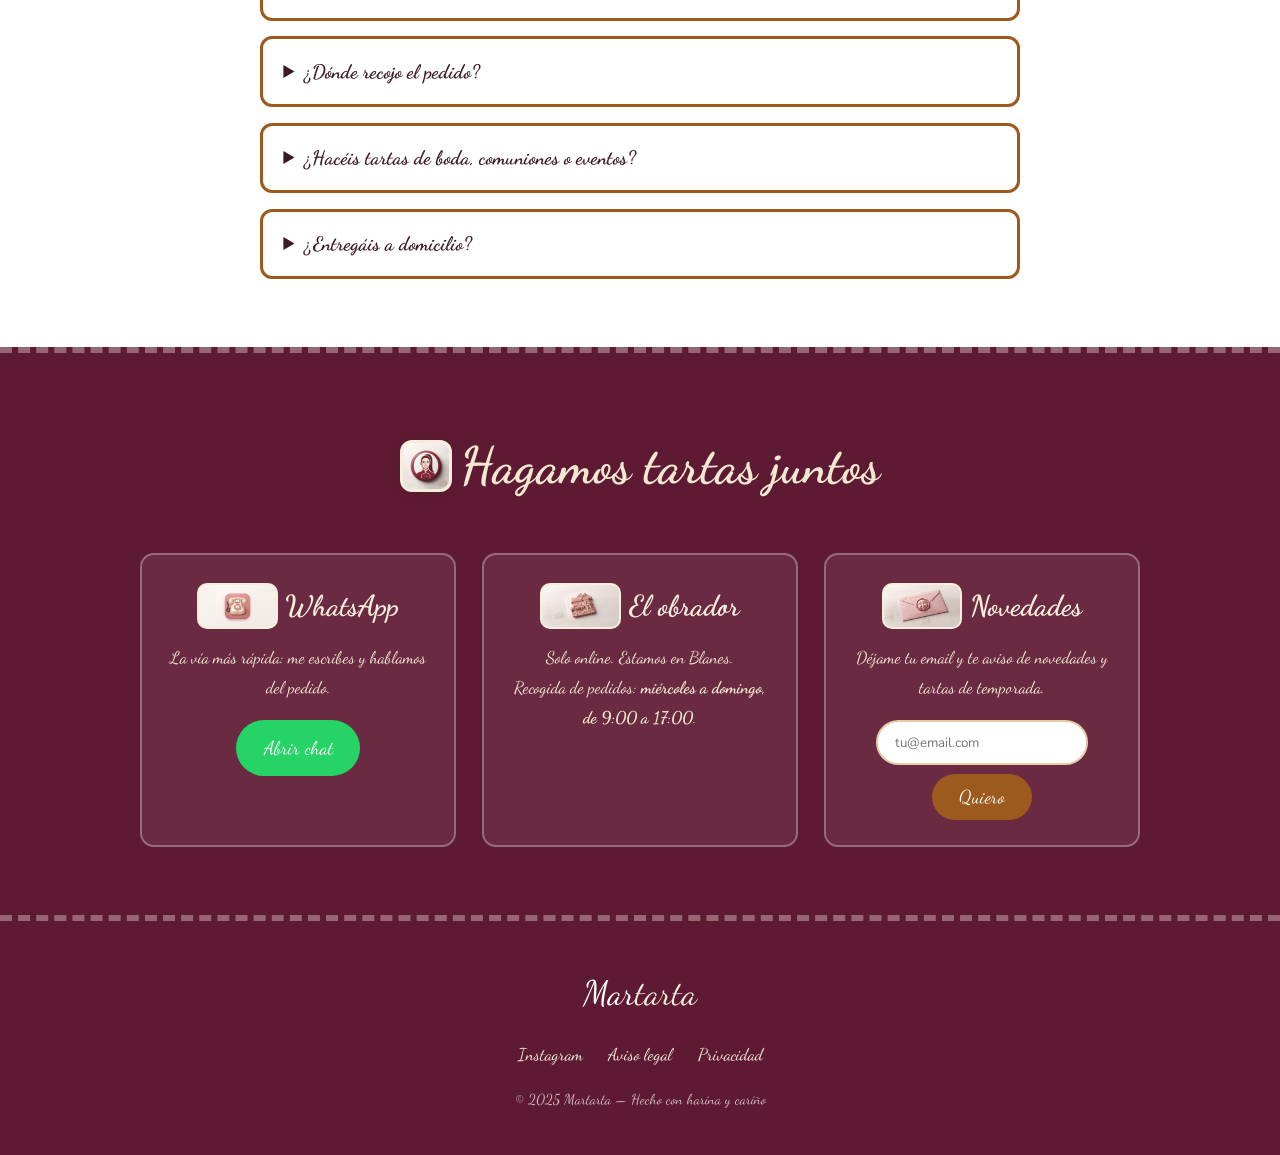
==== commit 2c63a53e: "feat: icono propio en Hagamos tartas juntos" ====
--- a/index.html
+++ b/index.html
@@ -237,7 +237,7 @@
 
     <!-- ================== CONTACTO + NEWSLETTER ================== -->
     <section class="seccion seccion-pizarra" id="contacto">
-        <h2 class="titulo-seccion"><img class="icono-titulo" src="img/icono-catalogo.jpg" alt=""> Hagamos tartas juntos</h2>
+        <h2 class="titulo-seccion"><img class="icono-titulo" src="img/icono-juntos.jpg" alt=""> Hagamos tartas juntos</h2>
         <div class="grid-contacto">
             <div class="caja-contacto">
                 <h3><img class="icono-btn" src="img/icono-whatsapp2.jpg" alt=""> WhatsApp</h3>
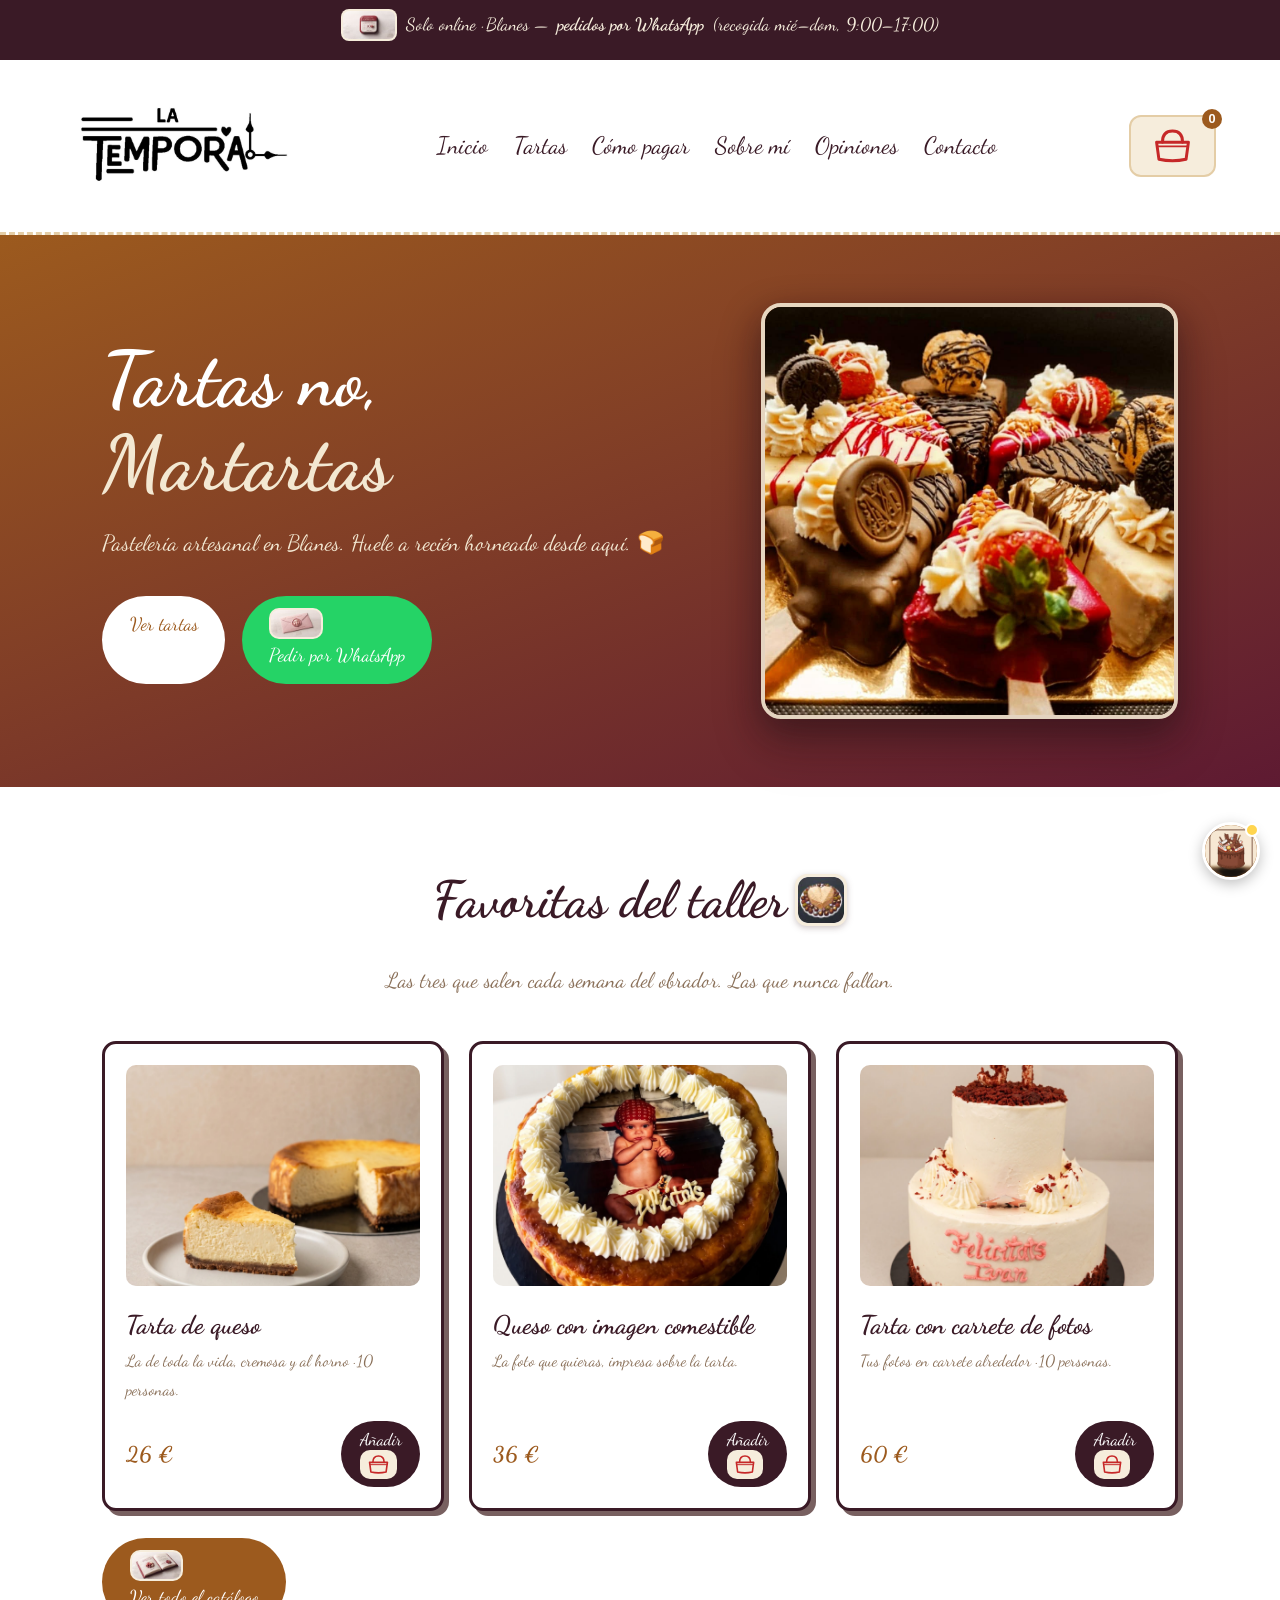
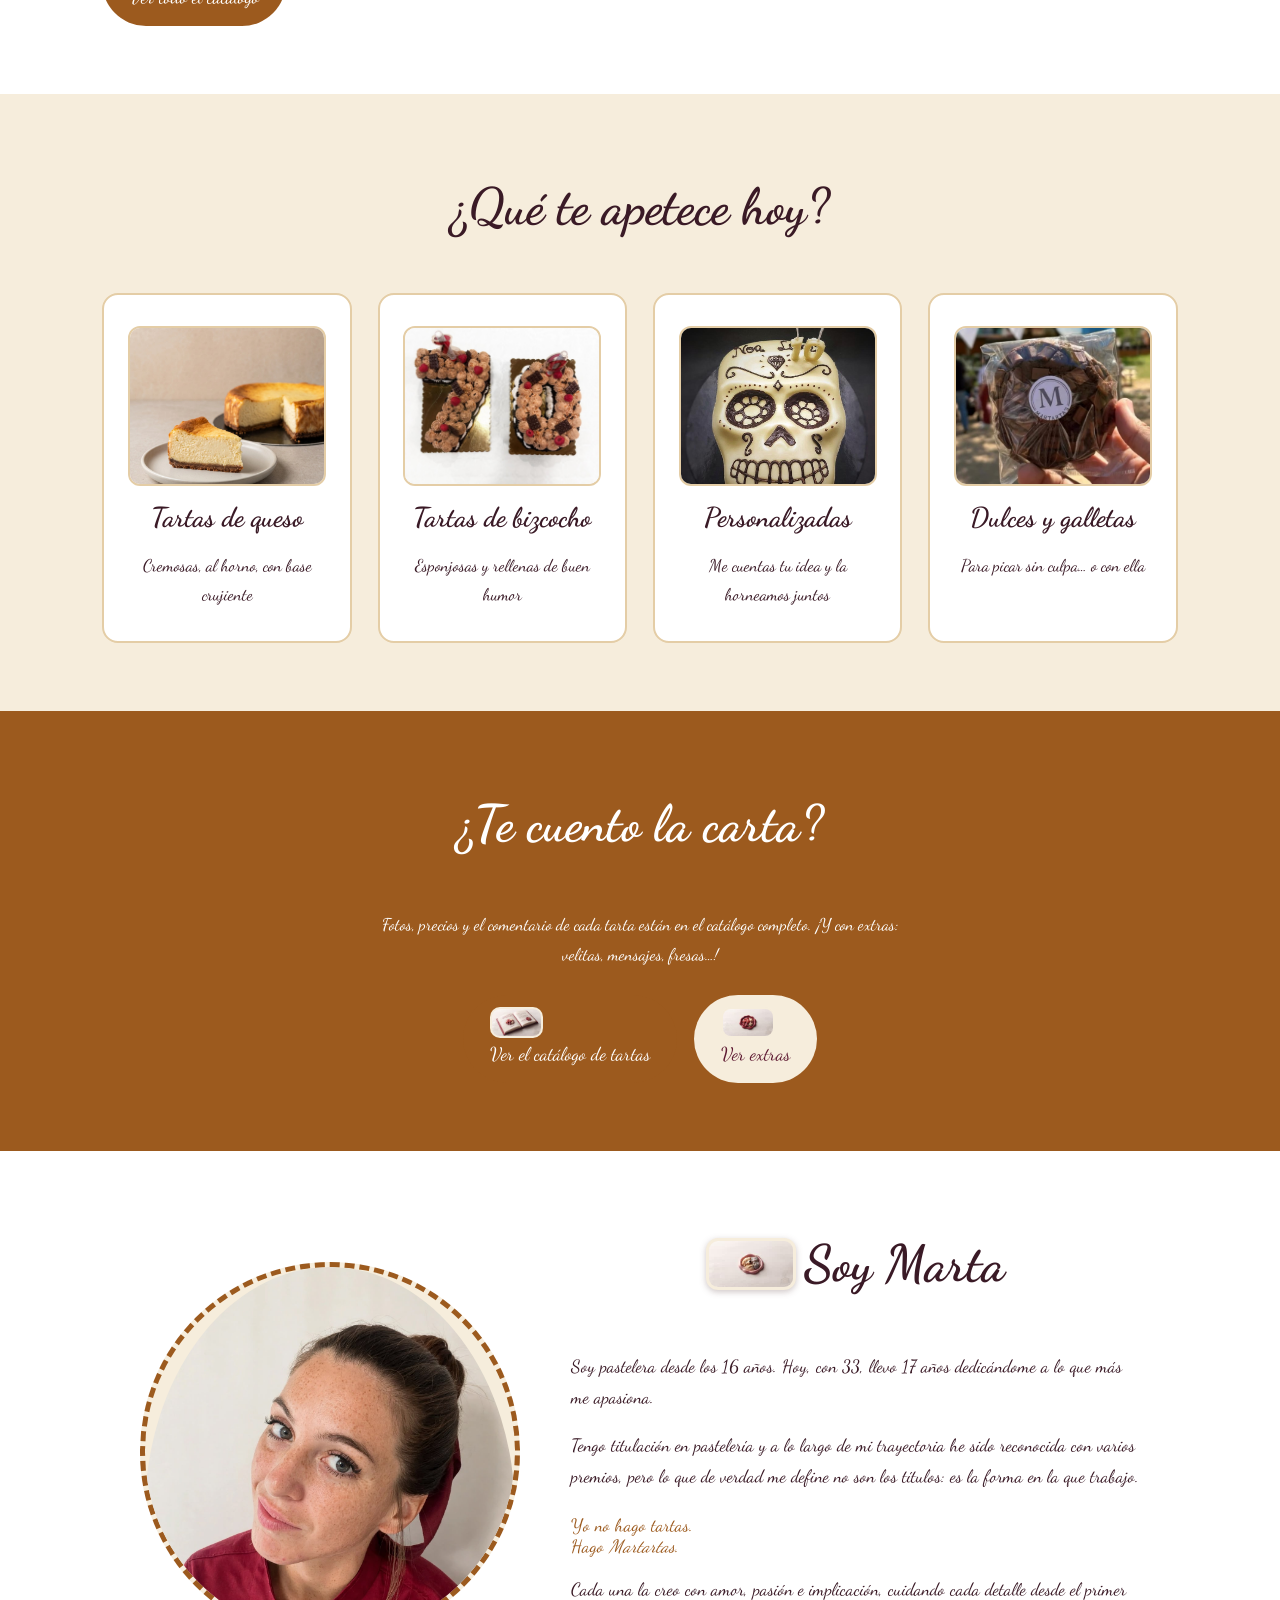
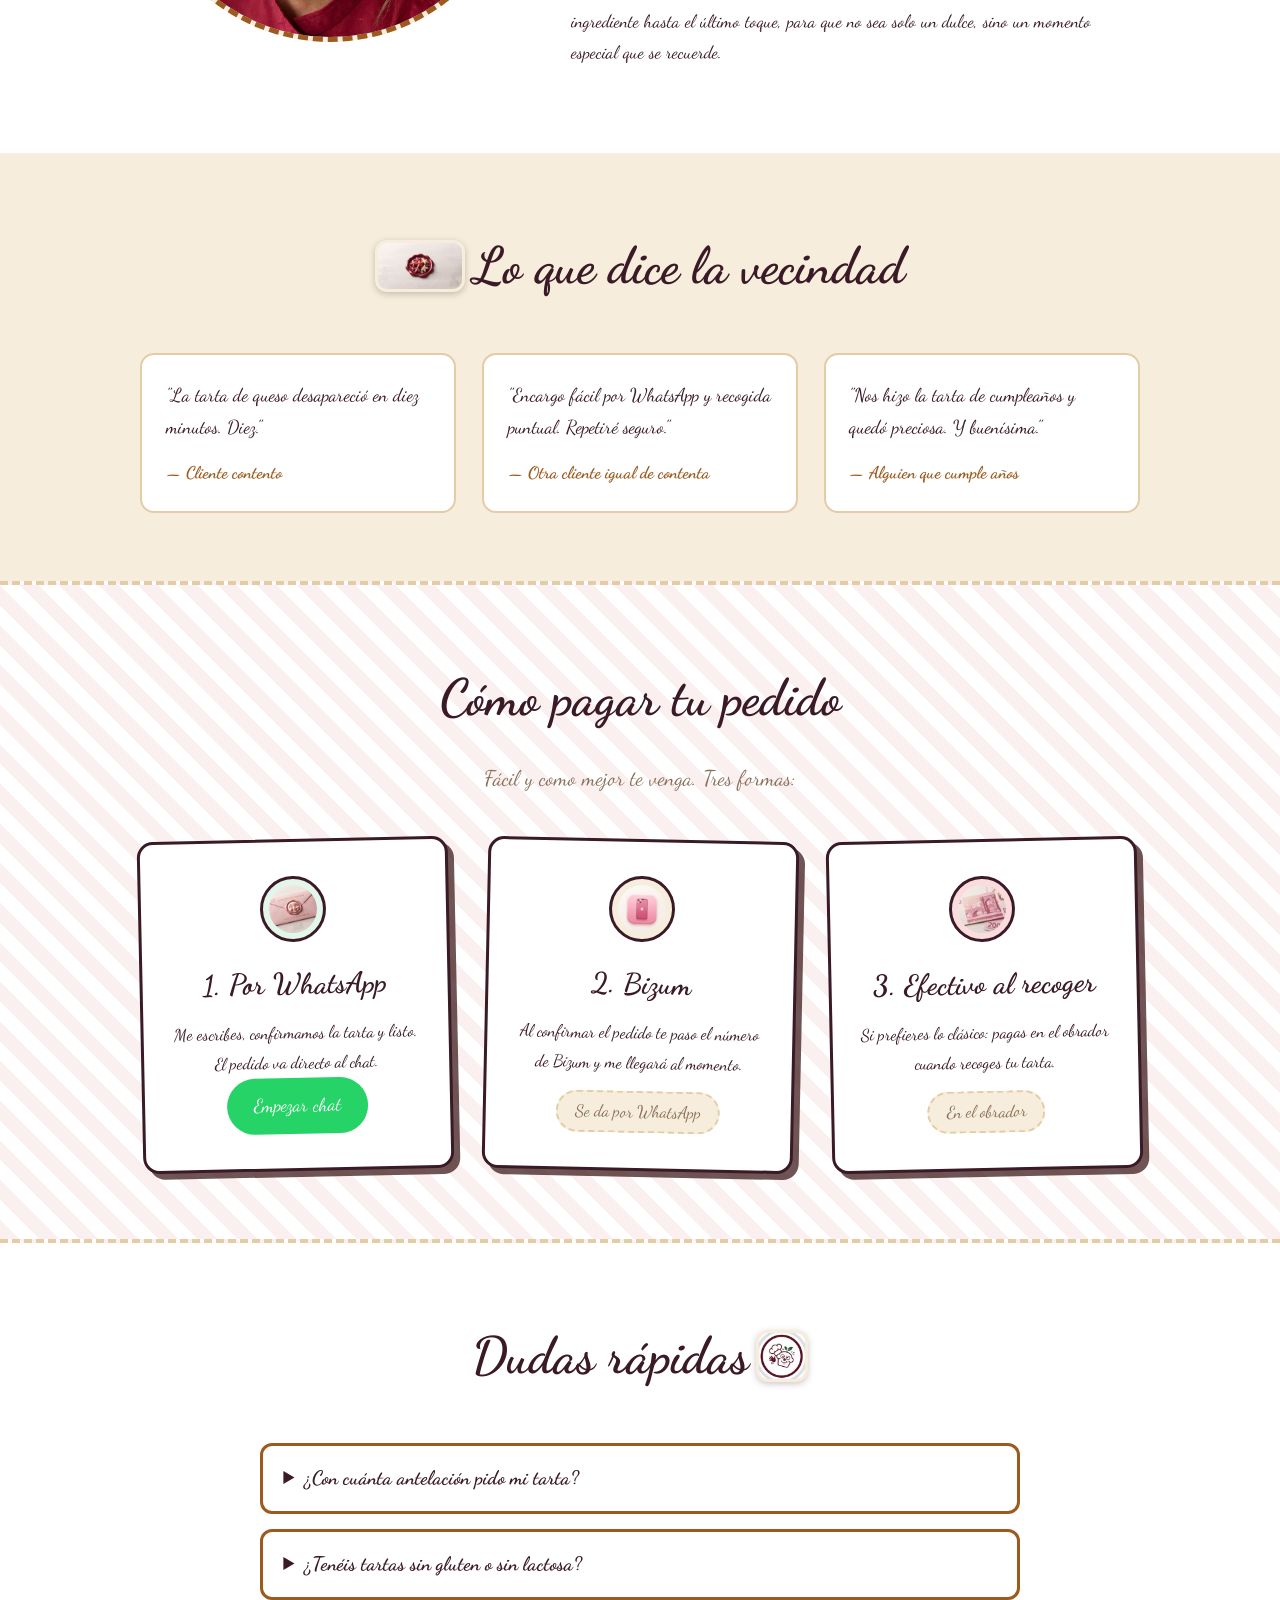
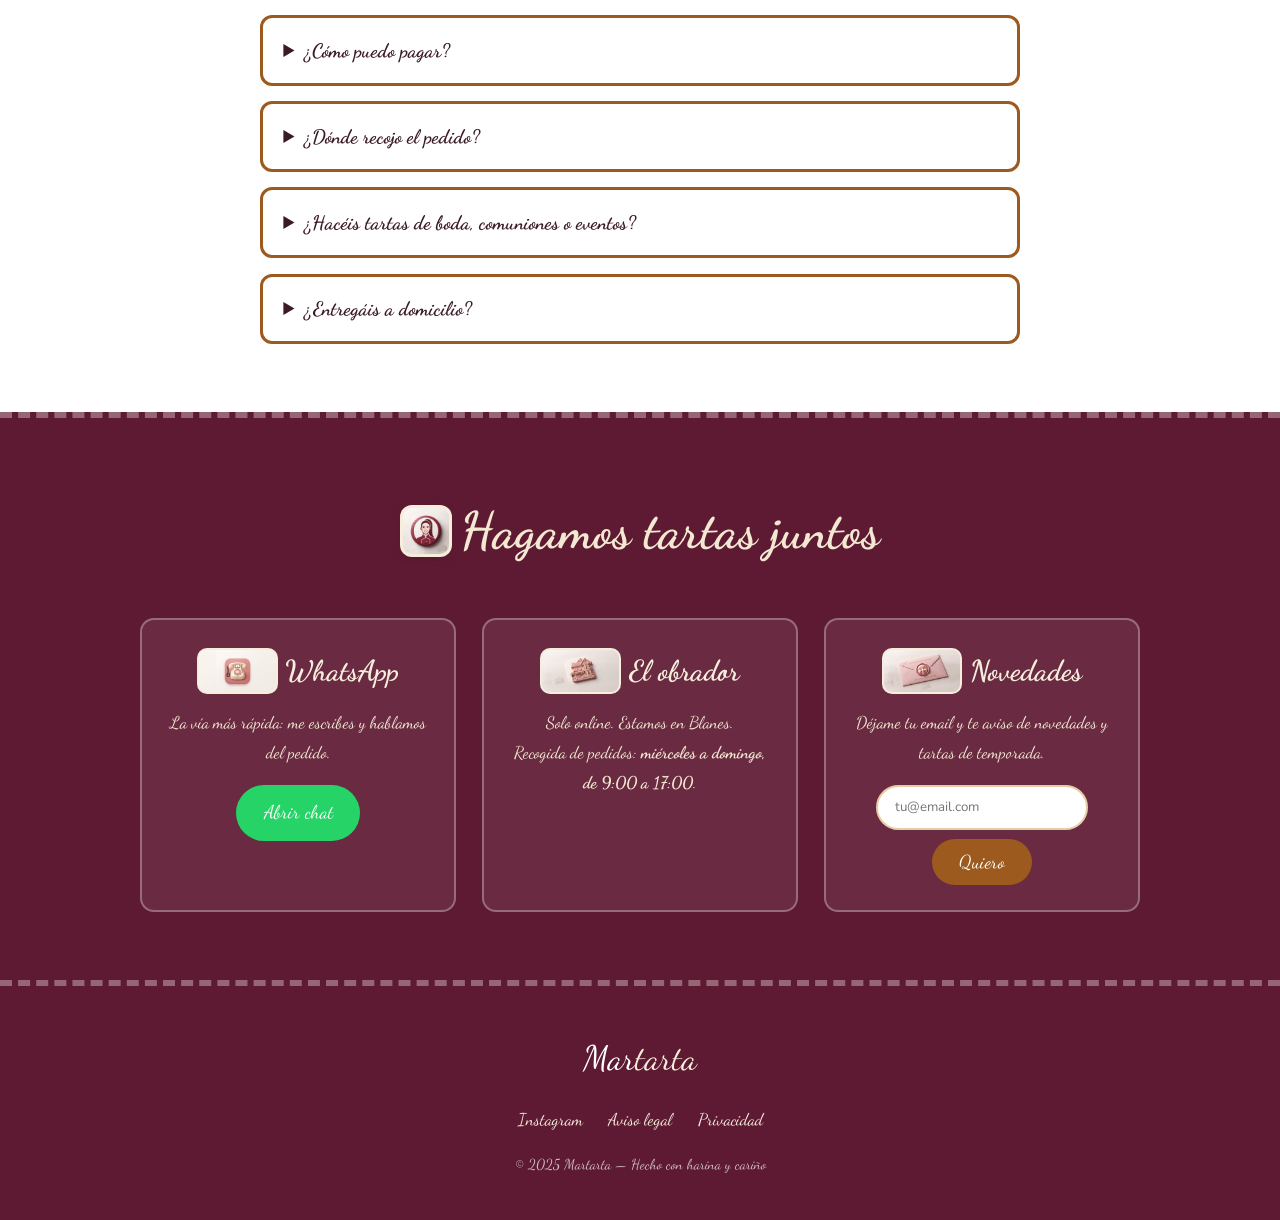
==== commit dd66b192: "fix: icono de la barra de anuncios centrado (v37)" ====
--- a/index.html
+++ b/index.html
@@ -18,7 +18,7 @@
     <link href="https://fonts.googleapis.com/css2?family=Dancing+Script:wght@600;700&family=Patrick+Hand&family=Nunito:wght@400;600;700&display=swap" rel="stylesheet">
     <link rel="icon" type="image/png" href="img/favicon.png">
 
-    <link rel="stylesheet" href="css/estilos.css?v=36">
+    <link rel="stylesheet" href="css/estilos.css?v=37">
 </head>
 <body>
 
--- a/css/estilos.css
+++ b/css/estilos.css
@@ -953,7 +953,14 @@
 .ch-exito .boton { display: inline-block; margin-top: .8rem; text-decoration: none; }
 @media (max-width: 640px) { .fila-datos, .pago-opciones { grid-template-columns: 1fr; } }
 
-/* ================== ICONOS: chip de fondo (lo blanco se ve) y centrado ================== */
+/* Barra de anuncios: icono perfectamente centrado con el texto */
+.barra-anuncios span {
+    display: inline-flex; align-items: center; justify-content: center;
+    gap: .5rem; flex-wrap: wrap;
+}
+.barra-anuncios img.icono-btn { height: 1.6em; vertical-align: middle; border-radius: 8px; }
+
+/* ================== ICONOS: chip de fondo (lo blanco se ve) y centrado ================== */ */
 .boton { display: inline-flex; align-items: center; justify-content: center; gap: .45rem; text-decoration: none; }
 img.icono-btn  { background: var(--rojo-suave); border-radius: 10px; padding: 2px; box-sizing: content-box; }
 img.icono-titulo { background: var(--rojo-suave); border-radius: 12px; padding: 3px; box-sizing: content-box; }
